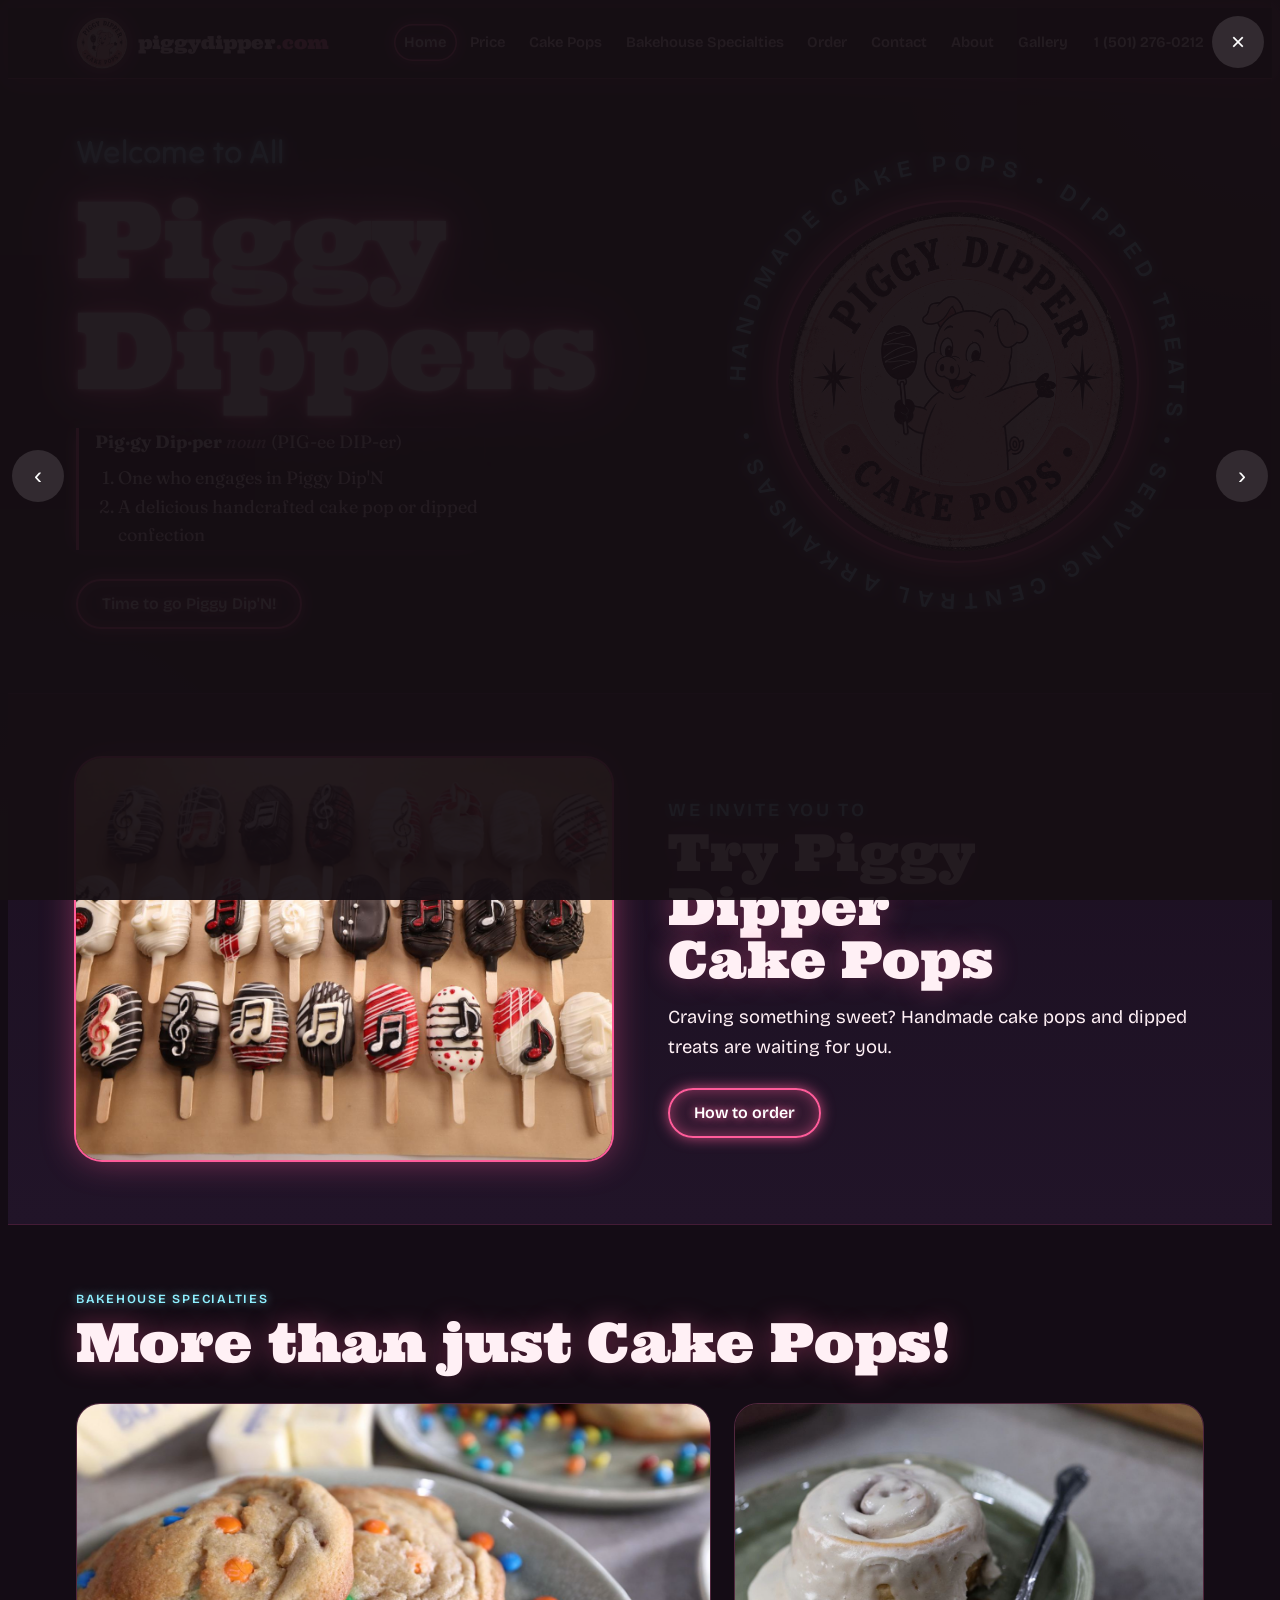
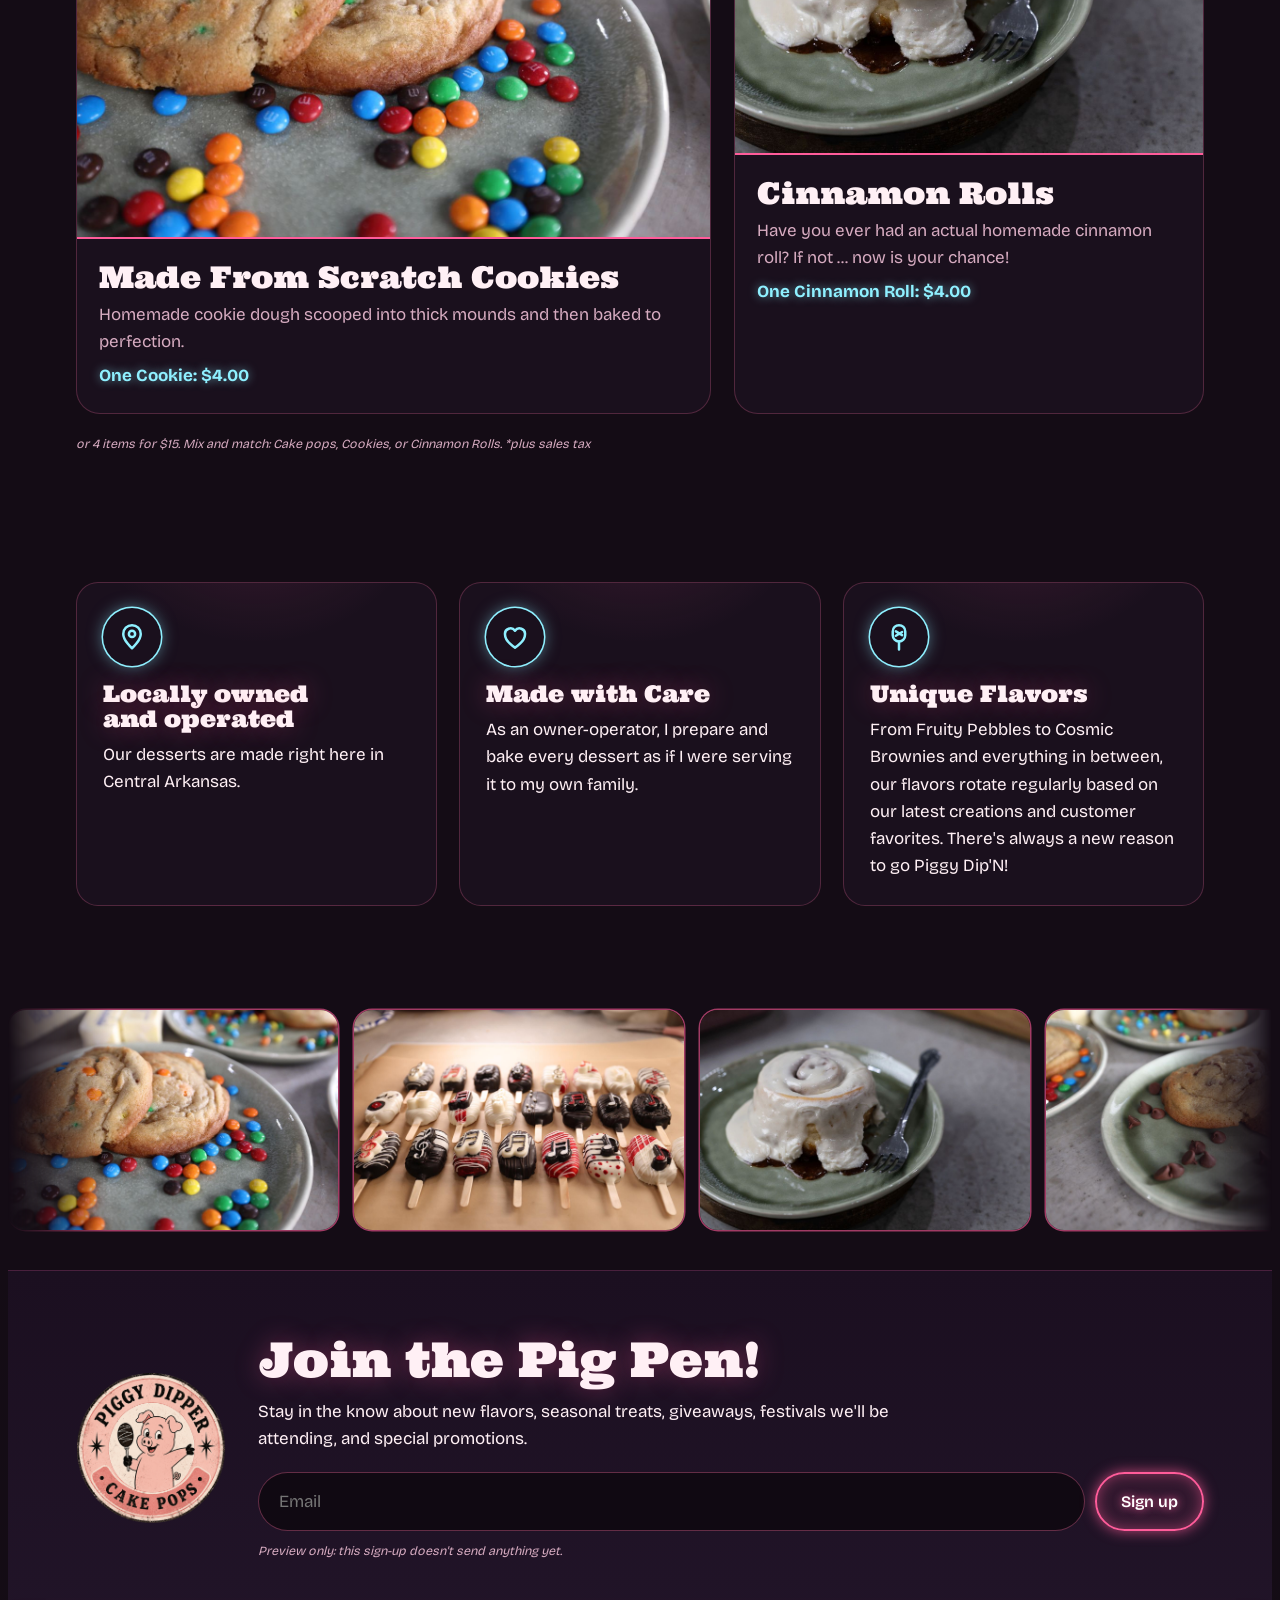
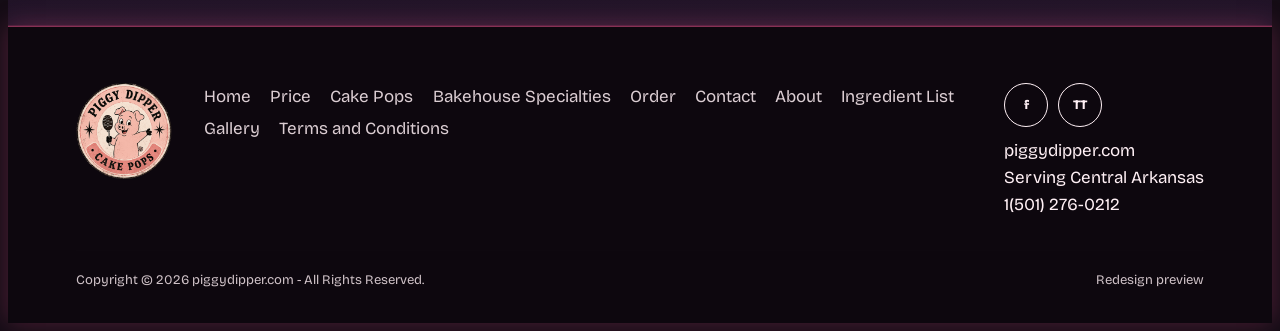
==== neon-night/index.html @ 796733e7 "Add five Piggy Dipper design test sites Co-Authored-By: Claude Opus 5.5 <noreply@anthropic.com>" ====
<!doctype html>
<html lang="en" data-v="1">
<head>
<meta charset="utf-8">
<meta name="viewport" content="width=device-width, initial-scale=1, viewport-fit=cover">
<meta name="robots" content="noindex, nofollow">
<meta name="theme-color" content="#ffffff">
<link rel="icon" href="img/favicon.png" type="image/png">
<link rel="apple-touch-icon" href="img/logo.png">
<title>Piggy Dipper</title>
<meta name="claude:viewport-fit-sides" content="cover">
<link rel="preconnect" href="https://fonts.googleapis.com">
<link rel="preconnect" href="https://fonts.gstatic.com" crossorigin>
<link rel="stylesheet" href="https://fonts.googleapis.com/css2?family=Bricolage+Grotesque:opsz,wght@12..96,400;12..96,600;12..96,800&family=Caveat:wght@500;700&family=Fraunces:ital,opsz,wght@0,9..144,500;1,9..144,400;1,9..144,600&family=Ultra&family=Anton&family=Chewy&family=Tilt+Neon&family=IM+Fell+English:ital@0;1&family=IM+Fell+English+SC&family=Lobster&family=Bebas+Neue&family=Shrikhand&display=swap">
<script>document.documentElement.dataset.v='1'</script>
<style>
/* Layout: one site, hash-routed pages; three swappable home pages share the same header, footer and inner pages. */
:root{
  --cream:#fff6f3; --paper:#fffdfc; --blush:#fbdcd7; --rose:#ef9a93; --rose-deep:#c24c56;
  --cocoa:#2a1d24; --cocoa-2:#6b4a58; --stick:#fbf3ee;
  --bg:var(--cream); --fg:var(--cocoa); --muted:#8a6570; --surface:var(--paper);
  --band:var(--blush); --line:rgba(42,29,36,.14); --accent:var(--rose-deep); --accent-fg:#fffaf5;
  --shadow:0 18px 40px -22px rgba(90,30,55,.4);
  --f-display:"Ultra","Rockwell Extra Bold","Rockwell",Georgia,serif;
  --f-dict:"Fraunces",Georgia,"Times New Roman",serif;
  --f-body:"Bricolage Grotesque",ui-sans-serif,system-ui,-apple-system,"Segoe UI",sans-serif;
  --f-hand:"Caveat","Segoe Print","Bradley Hand",cursive;
  --gutter-l:max(16px,env(safe-area-inset-left,0px)); --gutter-r:max(16px,env(safe-area-inset-right,0px));
  /* Design 2 (ink) and 3 (gingham) commit to one look in both themes */
  --d2-bg:#1f1620; --d2-bg2:#2d1f2d; --d2-fg:#fdeef0; --d2-pink:#f5a8a8; --d2-muted:#d7b3be;
  --d3-kraft:#fff4f1; --d3-kraft-dk:#f2b3b0; --d3-ink:#2a1d24; --d3-paper:#fffdf8;
}
@media (prefers-color-scheme:dark){:root:not([data-theme="light"]){
  --bg:#19141a; --fg:#fbeef0; --muted:#cfaab6; --surface:#241d25; --band:#3a2431;
  --line:rgba(251,238,240,.14); --accent:#f4a2a6; --accent-fg:#1f1620; --shadow:0 18px 40px -22px rgba(0,0,0,.7); color-scheme:dark}}
:root[data-theme="dark"]{
  --bg:#19141a; --fg:#fbeef0; --muted:#cfaab6; --surface:#241d25; --band:#3a2431;
  --line:rgba(251,238,240,.14); --accent:#f4a2a6; --accent-fg:#1f1620; --shadow:0 18px 40px -22px rgba(0,0,0,.7); color-scheme:dark}

*,*::before,*::after{box-sizing:border-box}
html{scroll-behavior:smooth}
body{background:var(--bg);color:var(--fg);font-family:var(--f-body);font-size:17px;line-height:1.6;overflow-x:hidden}
body::before{content:"";position:fixed;inset:0 0 auto;height:env(safe-area-inset-top,0px);z-index:60;background:var(--surface)}
img{max-width:100%;display:block}
a{color:inherit}
h1,h2,h3{font-family:var(--f-display);font-weight:400;line-height:1.05;text-wrap:balance;margin:0}
p{margin:0}
.wrap{max-width:1160px;margin-inline:auto;padding-left:var(--gutter-l);padding-right:var(--gutter-r)}
.narrow{max-width:760px}
.eyebrow{font-size:.78rem;letter-spacing:.14em;text-transform:uppercase;font-weight:600;color:var(--muted)}
.btn{display:inline-flex;align-items:center;gap:.5em;font:600 1rem/1 var(--f-body);text-decoration:none;padding:.95em 1.5em;border-radius:999px;background:var(--accent);color:var(--accent-fg);border:2px solid var(--accent);cursor:pointer;transition:transform .2s,box-shadow .2s}
.btn:hover{transform:translateY(-2px);box-shadow:var(--shadow)}
.btn.ghost{background:transparent;color:var(--fg);border-color:currentColor}
.btn:focus-visible,a:focus-visible,button:focus-visible,summary:focus-visible,input:focus-visible,textarea:focus-visible{outline:3px solid var(--rose);outline-offset:3px}
.fine{font-size:.78rem;color:var(--muted);font-style:italic}
.dict{font-family:var(--f-dict)}
.dict .pos{font-style:italic;color:var(--muted)}
.dict ol{margin:.4em 0 0;padding-left:1.3em}

/* reveal: visible at rest, animates where scroll timelines exist */
@keyframes rv{from{opacity:0;transform:translateY(30px)}to{opacity:1;transform:none}}
@supports (animation-timeline:view()){@media (prefers-reduced-motion:no-preference){
  .rv{animation:rv linear both;animation-timeline:view();animation-range:entry 0% cover 22%}}}

/* preview strip + header */
.preview-strip{background:var(--fg);color:var(--bg);font-size:.8rem;text-align:center;padding-block:.45em}
.preview-strip .wrap{display:flex;justify-content:center;gap:.6em;flex-wrap:wrap}
header.site{position:sticky;top:env(safe-area-inset-top,0px);z-index:50;background:color-mix(in srgb,var(--surface) 92%,transparent);backdrop-filter:blur(10px);border-bottom:1px solid var(--line)}
header.site .wrap{display:flex;align-items:center;gap:1rem;padding-block:.55rem}
.brand{display:flex;align-items:center;gap:.6rem;text-decoration:none}
.brand img{width:52px;height:52px;transition:transform .5s cubic-bezier(.3,1.6,.5,1)}
.brand:hover img{transform:rotate(-14deg) scale(1.06)}
.brand span{font-family:var(--f-display);font-size:1.1rem;line-height:1}
nav.main{margin-left:auto;display:flex;gap:.2rem;flex-wrap:wrap;justify-content:flex-end}
nav.main a{text-decoration:none;font-weight:600;font-size:.92rem;padding:.45em .7em;border-radius:999px;position:relative}
nav.main a:hover{background:var(--band)}
nav.main a[aria-current="page"]{background:var(--fg);color:var(--bg)}
.phone{font-weight:600;font-size:.92rem;white-space:nowrap;text-decoration:none}
.menu-btn{display:none;margin-left:auto;background:none;border:2px solid var(--fg);color:var(--fg);border-radius:999px;font:600 .9rem var(--f-body);padding:.45em .9em;cursor:pointer}
@media (max-width:1020px){
  .menu-btn{display:inline-flex}
  nav.main{position:absolute;left:0;right:0;top:100%;flex-direction:column;align-items:stretch;background:var(--surface);border-bottom:1px solid var(--line);padding:.5rem var(--gutter-r) 1rem var(--gutter-l);gap:.1rem}
  nav.main:not(.open){display:none}
  nav.main a{font-size:1.05rem;padding:.7em .9em}
  header.site .phone{display:none}
}

/* footer */
footer.site{background:var(--fg);color:var(--bg);margin-top:0}
footer.site .wrap{padding-block:3.5rem 2rem;display:grid;grid-template-columns:auto 1fr auto;gap:2rem;align-items:start}
footer.site img{width:96px}
footer.site nav{display:flex;flex-wrap:wrap;gap:.3rem 1.2rem}
footer.site nav a{text-decoration:none;opacity:.85}
footer.site nav a:hover{opacity:1;text-decoration:underline}
.socials{display:flex;gap:.6rem}
.socials a{display:grid;place-items:center;width:44px;height:44px;border-radius:50%;border:1.5px solid currentColor;text-decoration:none;font-weight:800;font-size:.8rem}
.socials a:hover{background:var(--bg);color:var(--fg)}
.foot-meta{grid-column:1/-1;border-top:1px solid color-mix(in srgb,var(--bg) 25%,transparent);padding-top:1.2rem;display:flex;flex-wrap:wrap;justify-content:space-between;gap:.5rem;font-size:.82rem;opacity:.8}
@media (max-width:760px){footer.site .wrap{grid-template-columns:1fr}}

/* design switcher pill */
.switcher{position:fixed;z-index:70;left:50%;transform:translateX(-50%);bottom:calc(14px + env(safe-area-inset-bottom,0px));display:flex;gap:4px;padding:5px;border-radius:999px;background:var(--fg);box-shadow:0 12px 30px -10px rgba(0,0,0,.5);max-width:calc(100vw - 24px)}
.switcher span{color:var(--bg);font-size:.75rem;font-weight:600;align-self:center;padding:0 .6em;white-space:nowrap}
.switcher a{color:var(--bg);text-decoration:none;font-weight:600;font-size:.85rem;padding:.55em .9em;border-radius:999px;white-space:nowrap}
.switcher a[aria-current="true"]{background:var(--bg);color:var(--fg)}
@media (max-width:520px){.switcher span{display:none}.switcher a{font-size:.8rem;padding:.55em .7em}}

/* shared section helpers */
.page{padding-bottom:0;overflow-x:clip}
.page-hero{padding-block:4rem 2.5rem;position:relative}
.page-hero h1{font-size:clamp(2.4rem,6vw,4.6rem)}
.page-hero p.lead{margin-top:1rem;max-width:60ch;font-size:1.12rem;color:var(--muted)}
.band{background:var(--band)}
.section{padding-block:4rem}
.grid{display:grid;gap:1.4rem}
.card{background:var(--surface);border:1px solid var(--line);border-radius:22px;padding:1.6rem;min-width:0}
.notice{border:2px dashed var(--accent);border-radius:22px;padding:1.4rem 1.6rem;display:grid;gap:.8rem}
.notice h3{font-size:1.4rem}
.two-col{display:grid;grid-template-columns:1fr 1fr;gap:3rem;align-items:center}
.two-col > *{min-width:0}
@media (max-width:820px){.two-col{grid-template-columns:1fr;gap:2rem}}
.photo{border-radius:26px;overflow:hidden;box-shadow:var(--shadow)}
.photo img{width:100%;height:100%;object-fit:cover;transition:transform .8s}
.photo:hover img{transform:scale(1.04)}

/* forms (preview stand-ins) */
form.stand-in{display:grid;gap:1rem}
.field{display:grid;gap:.35rem}
.field label,.field legend{font-weight:600;font-size:.92rem}
.field input,.field textarea{font:inherit;font-size:1rem;color:var(--fg);background:var(--bg);border:1.5px solid var(--line);border-radius:14px;padding:.8em 1em;width:100%}
.field textarea{min-height:110px;resize:vertical}
fieldset.field{border:0;padding:0;margin:0}
.checks{display:flex;flex-wrap:wrap;gap:.5rem}
.checks label{display:inline-flex;align-items:center;gap:.4em;border:1.5px solid var(--line);border-radius:999px;padding:.5em .9em;font-weight:500;cursor:pointer}
.checks input{accent-color:var(--accent)}
.checks label:has(input:checked){background:var(--band);border-color:var(--accent)}
.toast{font-weight:600;color:var(--accent)}

/* ===================== HOME 1: Classic, refreshed ===================== */
.h1-hero{position:relative;overflow:hidden;background:radial-gradient(120% 90% at 85% 20%,var(--band),transparent 60%)}
.h1-hero .wrap{display:grid;grid-template-columns:1.1fr .9fr;gap:2rem;align-items:center;padding-block:3.5rem 4rem}
.h1-hero .wrap > *{min-width:0}
.h1-hero h2{font-family:var(--f-dict);font-style:italic;font-weight:400;font-size:clamp(1.4rem,3vw,2rem);color:var(--accent)}
.h1-hero h1{font-size:clamp(3.2rem,9vw,6.6rem);margin-top:.15em;letter-spacing:-.01em}
.h1-hero .dict{margin-top:1.4rem;font-size:1.12rem;max-width:34ch;padding-left:1rem;border-left:3px solid var(--rose)}
.h1-hero .btn{margin-top:1.8rem}
.badge-wrap{position:relative;aspect-ratio:1;max-width:460px;width:100%;justify-self:center}
.badge-wrap svg.ring{position:absolute;inset:0;width:100%;height:100%;animation:spin 28s linear infinite}
.badge-wrap svg.ring text{font:600 15px var(--f-body);letter-spacing:.32em;fill:var(--fg)}
.badge-wrap img{position:absolute;inset:13%;width:74%;height:74%;filter:drop-shadow(0 22px 26px rgba(90,30,55,.25));animation:badge-in 1.2s cubic-bezier(.2,1.4,.4,1) both,float 6s ease-in-out 1.2s infinite}
@keyframes spin{to{transform:rotate(360deg)}}
@keyframes badge-in{from{transform:rotate(-200deg) scale(.3);opacity:0}to{transform:none;opacity:1}}
@keyframes float{50%{transform:translateY(-12px) rotate(2deg)}}
@media (max-width:820px){.h1-hero .wrap{grid-template-columns:1fr}.badge-wrap{max-width:320px;order:-1}}
.h1-invite .two-col{gap:3.5rem}
.h1-invite .photo{aspect-ratio:4/3}
.h1-invite h2{font-size:clamp(2rem,4.5vw,3.2rem)}
.h1-invite p{margin-top:1rem;font-size:1.15rem}
.h1-invite .btn{margin-top:1.6rem}
.h1-feats{grid-template-columns:repeat(3,1fr)}
@media (max-width:820px){.h1-feats{grid-template-columns:1fr}}
.feat{transition:transform .3s,box-shadow .3s}
.feat:hover{transform:translateY(-6px) rotate(-.6deg);box-shadow:var(--shadow)}
.feat .ico{width:58px;height:58px;border-radius:50%;background:var(--band);display:grid;place-items:center;margin-bottom:1rem}
.feat .ico svg{width:30px;height:30px;stroke:var(--accent);fill:none;stroke-width:2;stroke-linecap:round;stroke-linejoin:round}
.feat h3{font-size:1.45rem;margin-bottom:.6rem}
.strip{overflow:hidden;padding-block:2.5rem;mask-image:linear-gradient(90deg,transparent,#000 8%,#000 92%,transparent)}
.strip-track{display:flex;gap:1rem;width:max-content;animation:marquee 60s linear infinite}
.strip:hover .strip-track{animation-play-state:paused}
.strip-track img{height:220px;width:auto;aspect-ratio:3/2;object-fit:cover;border-radius:18px}
@keyframes marquee{to{transform:translateX(-50%)}}
.pigpen{display:grid;grid-template-columns:auto 1fr;gap:2rem;align-items:center}
.pigpen img{width:150px;animation:float 6s ease-in-out infinite}
.pigpen h2{font-size:clamp(2rem,4.5vw,3rem)}
.pigpen form{display:flex;gap:.6rem;flex-wrap:wrap;margin-top:1.2rem}
.pigpen input{flex:1 1 240px;font:inherit;padding:.9em 1.2em;border-radius:999px;border:1.5px solid var(--line);background:var(--surface);color:var(--fg)}
@media (max-width:640px){.pigpen{grid-template-columns:1fr}.pigpen img{width:110px}}

/* ===================== HOME 2: The Dip ===================== */
[data-page="home-2"]{background:var(--d2-bg);color:var(--d2-fg)}
.d2-hero{position:relative;overflow:hidden;padding-top:0}
.d2-drip{display:block;width:100%;height:120px;color:var(--d2-pink)}
.d2-drip .drop{animation:drop 3.6s cubic-bezier(.5,0,.6,1) infinite;transform-box:fill-box;transform-origin:top}
@keyframes drop{0%,15%{transform:scaleY(.35)}60%{transform:scaleY(1)}100%{transform:scaleY(.35)}}
.d2-hero .wrap{display:grid;grid-template-columns:1.15fr .85fr;gap:2rem;align-items:center;padding-block:1rem 3rem}
.d2-hero .wrap > *{min-width:0}
.d2-word{font-size:clamp(3.4rem,11vw,8.4rem);color:var(--d2-pink);letter-spacing:-.02em;line-height:.92}
.d2-word span{display:inline-block;animation:bob 2.8s ease-in-out infinite;animation-delay:calc(var(--i)*.09s)}
@keyframes bob{50%{transform:translateY(-.06em)}}
.d2-hero .dict{margin-top:1.4rem;font-size:1.2rem;color:var(--d2-fg)}
.d2-hero .dict .pos{color:var(--d2-muted)}
.d2-hero .btn{margin-top:2rem;background:var(--d2-pink);border-color:var(--d2-pink);color:var(--d2-bg)}
.d2-hint{margin-top:1rem;font-size:.85rem;color:var(--d2-muted)}
.pop-stage{position:relative;margin-inline:auto;width:min(100%,210px)}
.pop-stage svg{width:100%;height:auto;overflow:visible;filter:drop-shadow(0 30px 30px rgba(0,0,0,.45))}
.flavor-name{font-family:var(--f-display);font-size:1.6rem;text-align:center;margin-top:.4rem;color:var(--d2-pink)}
.flavor-desc{text-align:center;font-size:.98rem;color:var(--d2-muted);min-height:4.8em;margin-top:.4rem}
.chips{display:flex;flex-wrap:wrap;gap:.45rem;justify-content:center;margin-top:1rem}
.chips button{font:600 .85rem var(--f-body);border-radius:999px;padding:.55em 1em;cursor:pointer;background:transparent;color:var(--d2-fg);border:1.5px solid rgba(251,233,223,.35);transition:background .2s,color .2s,transform .2s}
.chips button:hover{transform:translateY(-2px)}
.chips button[aria-pressed="true"]{background:var(--d2-pink);color:var(--d2-bg);border-color:var(--d2-pink)}
@media (max-width:860px){.d2-hero .wrap{grid-template-columns:1fr}.pop-stage{width:min(100%,180px)}}
.d2-marquee{background:var(--d2-pink);color:var(--d2-bg);overflow:hidden;padding-block:.9rem;transform:rotate(-1.6deg);margin-block:1.5rem;width:104%;margin-left:-2%}
.d2-marquee div{display:flex;width:max-content;animation:marquee 26s linear infinite;font-family:var(--f-display);font-size:1.5rem;white-space:nowrap;gap:2rem}
.d2-invite{padding-block:4.5rem}
.d2-invite .mosaic{display:grid;grid-template-columns:1.3fr 1fr;grid-template-rows:1fr 1fr;gap:12px;aspect-ratio:5/4}
.d2-invite .mosaic .photo{box-shadow:none;border-radius:18px}
.d2-invite .mosaic .photo:first-child{grid-row:span 2}
.d2-invite h2{font-size:clamp(2.2rem,5vw,3.6rem);color:var(--d2-fg)}
.d2-invite h2 em{font-style:normal;color:var(--d2-pink)}
.d2-invite p{margin-top:1.2rem;font-size:1.2rem;color:var(--d2-muted)}
.d2-invite .btn{margin-top:1.8rem;background:transparent;color:var(--d2-pink);border-color:var(--d2-pink)}
.d2-feats{display:grid;grid-template-columns:repeat(3,1fr);border-top:1px solid rgba(251,233,223,.18)}
.d2-feats > div{padding:2.2rem 1.6rem 2.6rem;border-right:1px solid rgba(251,233,223,.18);min-width:0;transition:background .3s}
.d2-feats > div:last-child{border-right:0}
.d2-feats > div:hover{background:var(--d2-bg2)}
.d2-feats h3{color:var(--d2-pink);font-size:1.5rem;margin-bottom:.8rem}
.d2-feats p{color:var(--d2-muted)}
@media (max-width:820px){.d2-feats{grid-template-columns:1fr}.d2-feats > div{border-right:0;border-bottom:1px solid rgba(251,233,223,.18)}}
.d2-price{padding-block:5rem;text-align:center}
.d2-price .big{font-family:var(--f-display);font-size:clamp(4rem,14vw,10rem);line-height:.9;color:var(--d2-pink)}
.d2-price .or{font-family:var(--f-dict);font-style:italic;font-size:1.6rem;margin-block:.6rem}
.d2-price .big2{font-family:var(--f-display);font-size:clamp(2.2rem,7vw,4.8rem);line-height:1}
.d2-price p.sub{color:var(--d2-muted);margin-top:1rem}
.d2-pigpen{background:var(--d2-bg2);padding-block:4rem}
.d2-pigpen h2{color:var(--d2-pink);font-size:clamp(2rem,4.5vw,3rem)}
.d2-pigpen p{color:var(--d2-muted);margin-top:.8rem;max-width:60ch}
.d2-pigpen form{display:flex;gap:.6rem;flex-wrap:wrap;margin-top:1.4rem}
.d2-pigpen input{flex:1 1 240px;font:inherit;padding:.9em 1.2em;border-radius:999px;border:1.5px solid rgba(251,233,223,.3);background:transparent;color:var(--d2-fg)}
.d2-pigpen .btn{background:var(--d2-pink);border-color:var(--d2-pink);color:var(--d2-bg)}
.d2-pigpen .fine{color:var(--d2-muted)}
.sprinkle{position:fixed;width:12px;height:4px;border-radius:3px;pointer-events:none;z-index:80}

/* ===================== HOME 3: Gingham Table ===================== */
[data-page="home-3"]{color:var(--d3-ink);background-color:var(--d3-kraft);
  background-image:linear-gradient(90deg,rgba(239,140,140,.22) 50%,transparent 0),linear-gradient(rgba(239,140,140,.22) 50%,transparent 0);background-size:56px 56px}
.d3-table{position:relative;height:clamp(560px,76vw,700px);max-width:1240px;margin-inline:auto;overflow:hidden}
.d3-logo{position:absolute;left:50%;top:50%;width:clamp(210px,34vw,330px);translate:-50% -50%;z-index:20;filter:drop-shadow(0 10px 0 rgba(90,30,55,.18)) drop-shadow(0 26px 30px rgba(90,30,55,.35));animation:stamp 1s cubic-bezier(.2,1.6,.4,1) .2s both;pointer-events:none}
@keyframes stamp{0%{transform:scale(2.4) rotate(-22deg);opacity:0}55%{opacity:1}100%{transform:scale(1) rotate(-6deg)}}
.print{position:absolute;width:clamp(150px,22vw,250px);background:var(--d3-paper);padding:10px 10px 38px;box-shadow:0 2px 0 rgba(0,0,0,.06),0 18px 24px -12px rgba(90,30,55,.5);cursor:grab;touch-action:none;user-select:none;transition:box-shadow .2s;animation:deal .8s cubic-bezier(.2,1.2,.4,1) both;animation-delay:calc(.5s + var(--i)*.12s)}
.print:active{cursor:grabbing;box-shadow:0 30px 40px -14px rgba(90,30,55,.6)}
.print img{width:100%;aspect-ratio:1;object-fit:cover;pointer-events:none}
.print figcaption{position:absolute;left:0;right:0;bottom:6px;text-align:center;font:700 1.15rem/1 var(--f-hand);color:var(--d3-ink)}
@keyframes deal{from{opacity:0;translate:0 -60px}}
.d3-hint{position:absolute;right:max(16px,env(safe-area-inset-right,0px));bottom:14px;font:700 1.25rem var(--f-hand);z-index:25;opacity:.8}
.d3-head{text-align:center;padding-block:2rem 1rem}
.d3-head .w{font:700 clamp(1.6rem,4vw,2.4rem) var(--f-hand)}
.d3-head h1{font-size:clamp(3rem,10vw,7rem);color:var(--d3-ink);text-shadow:3px 3px 0 var(--d3-kraft-dk)}
.d3-head .dict{margin:1.2rem auto 0;max-width:34ch;font-size:1.15rem;text-align:left}
.d3-head .btn{margin-top:1.6rem;background:var(--d3-ink);border-color:var(--d3-ink);color:var(--d3-paper)}
.d3-story{padding-block:4rem}
.shout{font-family:var(--f-display);font-size:clamp(2.6rem,9vw,6.4rem);line-height:1;text-align:center;color:var(--rose-deep);cursor:default;user-select:none}
.shout span{display:inline-block;transition:transform .25s cubic-bezier(.3,1.8,.5,1)}
.shout span:hover{transform:translateY(-.25em) rotate(-8deg)}
.d3-story .note{max-width:620px;margin:1.6rem auto 0;background:var(--d3-paper);padding:1.8rem 2rem;rotate:-1deg;box-shadow:0 16px 26px -16px rgba(90,30,55,.55);position:relative}
.d3-story .note::before{content:"";position:absolute;top:-14px;left:50%;width:120px;height:28px;translate:-50% 0;background:rgba(255,255,255,.55);rotate:2deg;box-shadow:0 1px 2px rgba(0,0,0,.08)}
.d3-story .note p + p{margin-top:.9rem}
.d3-story .note a{font-weight:700}
.ticket-row{display:flex;justify-content:center;gap:1.6rem;flex-wrap:wrap;padding-block:3rem}
.ticket{background:var(--d3-paper);min-width:0;width:min(100%,330px);padding:1.6rem 1.8rem;position:relative;rotate:var(--r);transition:rotate .3s,transform .3s;
  -webkit-mask:radial-gradient(circle 12px at 0 50%,#0000 98%,#000) left/51% 100% no-repeat,radial-gradient(circle 12px at 100% 50%,#0000 98%,#000) right/51% 100% no-repeat;
  mask:radial-gradient(circle 12px at 0 50%,#0000 98%,#000) left/51% 100% no-repeat,radial-gradient(circle 12px at 100% 50%,#0000 98%,#000) right/51% 100% no-repeat}
.ticket:hover{rotate:0deg;transform:translateY(-6px)}
.ticket .t-top{font:700 1.3rem var(--f-hand);color:var(--rose-deep)}
.ticket .t-price{font-family:var(--f-display);font-size:3.6rem;line-height:1}
.ticket ul{list-style:none;padding:0;margin:.8rem 0 0;border-top:2px dashed rgba(42,29,36,.3);padding-top:.8rem}
.ticket li{display:flex;justify-content:space-between;gap:1rem}
.ticket .fine{color:#8a6570;margin-top:.6rem}
.notes{display:grid;grid-template-columns:repeat(3,1fr);gap:2rem;padding-block:2rem 4rem}
.notes > div{background:#fff8ee;padding:1.6rem 1.5rem 1.9rem;rotate:var(--r);box-shadow:0 14px 22px -14px rgba(90,30,55,.6);min-width:0;transition:rotate .3s}
.notes > div:nth-child(2){background:#fbe0dc}
.notes > div:nth-child(3){background:#e6f3ec}
.notes > div:hover{rotate:0deg}
.notes h3{font-size:1.35rem;margin-bottom:.6rem}
@media (max-width:820px){.notes{grid-template-columns:1fr}}
.postcard{background:var(--d3-paper);max-width:860px;margin:0 auto;display:grid;grid-template-columns:1fr auto;gap:2rem;padding:2.2rem;box-shadow:0 22px 34px -20px rgba(90,30,55,.6);position:relative}
.postcard::after{content:"";position:absolute;top:1.4rem;right:1.4rem;width:86px;height:100px;border:3px dashed rgba(185,82,75,.5)}
.postcard h2{font-size:clamp(1.9rem,4vw,2.8rem)}
.postcard form{display:flex;gap:.6rem;flex-wrap:wrap;margin-top:1.2rem}
.postcard input{flex:1 1 220px;font:inherit;padding:.85em 0;border:0;border-bottom:2px solid var(--d3-ink);background:transparent;color:var(--d3-ink)}
.postcard .btn{background:var(--rose-deep);border-color:var(--rose-deep);color:#fff}
.postcard .fine{color:#8a6570}
.postcard .stamp-img{width:110px;align-self:start;rotate:8deg;position:relative;z-index:1}
@media (max-width:640px){.postcard{grid-template-columns:1fr}.postcard::after,.postcard .stamp-img{display:none}}

/* ===================== INNER PAGES ===================== */
.dict-hero{font-family:var(--f-dict);font-size:1.15rem;max-width:44ch}
.price-cards{grid-template-columns:1fr 1fr}
@media (max-width:760px){.price-cards{grid-template-columns:1fr}}
.price-card{padding:2rem;position:relative;overflow:hidden}
.price-card h2{font-size:clamp(2.2rem,5vw,3.2rem)}
.price-card ul{list-style:none;padding:0;margin:1.2rem 0 0}
.price-card li{display:flex;justify-content:space-between;gap:1rem;padding:.55rem 0;border-bottom:1px dotted var(--line);font-variant-numeric:tabular-nums}
.price-card .fine{margin-top:.8rem}
.price-card.hot{background:var(--fg);color:var(--bg);border-color:var(--fg)}
.price-card.hot .fine{color:color-mix(in srgb,var(--bg) 70%,transparent)}
.price-card.hot .btn{background:var(--rose);border-color:var(--rose);color:var(--cocoa);margin-top:1.4rem}
.tiles{grid-template-columns:repeat(3,1fr)}
@media (max-width:760px){.tiles{grid-template-columns:1fr}}
.tile{position:relative;aspect-ratio:4/5;border-radius:24px;overflow:hidden;text-decoration:none;color:#fff;box-shadow:var(--shadow)}
.tile img{position:absolute;inset:0;width:100%;height:100%;object-fit:cover;transition:transform .8s}
.tile:hover img{transform:scale(1.07)}
.tile span{position:absolute;left:1.2rem;bottom:1.1rem;font-family:var(--f-display);font-size:1.8rem;text-shadow:0 2px 14px rgba(0,0,0,.5);text-transform:capitalize}
.tile::after{content:"";position:absolute;inset:0;background:linear-gradient(transparent 50%,rgba(35,10,25,.55))}
.tile span{z-index:1}
.treats{grid-template-columns:repeat(3,1fr)}
@media (max-width:900px){.treats{grid-template-columns:1fr 1fr}}
@media (max-width:560px){.treats{grid-template-columns:1fr}}
.treat{transition:transform .3s,box-shadow .3s}
.treat:hover{transform:translateY(-5px);box-shadow:var(--shadow)}
.treat h3{font-size:1.25rem;margin-bottom:.5rem}
.treat .dot{width:40px;height:10px;border-radius:6px;background:var(--rose);margin-bottom:1rem}
.flavors{grid-template-columns:repeat(4,1fr)}
@media (max-width:1000px){.flavors{grid-template-columns:1fr 1fr}}
@media (max-width:540px){.flavors{grid-template-columns:1fr}}
.flavor{display:grid;gap:.8rem;align-content:start;transition:transform .35s,box-shadow .35s}
.flavor:hover{transform:translateY(-6px) rotate(-1deg);box-shadow:var(--shadow)}
.flavor svg{width:70px;height:120px;transition:transform .5s cubic-bezier(.3,1.6,.5,1)}
.flavor:hover svg{transform:rotate(-12deg) translateY(-4px)}
.flavor h3{font-size:1.35rem}
.bake{padding-block:4rem}
.bake .photo{aspect-ratio:4/3}
.bake h2{font-size:clamp(2rem,4.5vw,3rem);margin-bottom:1rem}
.bake p + p{margin-top:1rem}
blockquote.jana{margin:1.4rem 0 0;font:600 1.7rem/1.25 var(--f-hand);color:var(--accent)}
blockquote.jana cite{display:block;font:500 1rem var(--f-body);color:var(--muted);margin-top:.4rem;font-style:normal}
.info-cards{grid-template-columns:repeat(3,1fr)}
@media (max-width:900px){.info-cards{grid-template-columns:1fr}}
.info-cards h3{font-size:1.3rem;margin-bottom:.6rem}
.pay{display:flex;flex-wrap:wrap;gap:.4rem;margin-top:.4rem}
.pay span{background:var(--band);border-radius:999px;padding:.3em .8em;font-size:.88rem;font-weight:600}
.order-grid{display:grid;grid-template-columns:1.3fr .7fr;gap:2rem;align-items:start}
.order-grid > *{min-width:0}
@media (max-width:860px){.order-grid{grid-template-columns:1fr}}
.side-info{display:grid;gap:1rem}
.side-info .card p{font-weight:600}
.big-phone{font-family:var(--f-display);font-size:clamp(1.8rem,5vw,2.6rem);text-decoration:none;display:inline-block;margin-top:.6rem}
.about-sec{padding-block:4rem}
.about-sec .photo{aspect-ratio:4/5}
.about-sec h2{font-size:clamp(2rem,4.5vw,3rem);margin-bottom:1.1rem}
.about-sec p + p{margin-top:1rem}
.about-sec .photo.wide{aspect-ratio:3/2}
.about-sec .photo.tall{aspect-ratio:2/3}
@media (max-width:820px){.about-sec .photo.tall{aspect-ratio:4/5}}
.about-sec .two-col.flip > .photo{order:2}
@media (max-width:820px){.about-sec .two-col.flip > .photo{order:0}.about-sec .photo{aspect-ratio:4/3}}
.filters{display:flex;flex-wrap:wrap;gap:.5rem;margin-bottom:1.6rem}
.filters button{font:600 .9rem var(--f-body);padding:.55em 1.1em;border-radius:999px;border:1.5px solid var(--line);background:var(--surface);color:var(--fg);cursor:pointer}
.filters button[aria-pressed="true"]{background:var(--fg);color:var(--bg);border-color:var(--fg)}
.masonry{display:flex;gap:14px;align-items:flex-start}.masonry .mcol{flex:1;min-width:0}
.masonry button{display:block;width:100%;margin:0 0 14px;padding:0;border:0;background:none;border-radius:18px;overflow:hidden;cursor:zoom-in;break-inside:avoid;position:relative}
.masonry img{width:100%;height:auto;transition:transform .6s,filter .4s}
.masonry button:hover img{transform:scale(1.05)}
.masonry button span{position:absolute;left:0;right:0;bottom:0;padding:1.6rem .9rem .7rem;text-align:left;color:#fff;font-weight:600;font-size:.9rem;background:linear-gradient(transparent,rgba(35,10,25,.7));opacity:0;transition:opacity .3s}
.masonry button:hover span,.masonry button:focus-visible span{opacity:1}
.lightbox{position:fixed;inset:0;z-index:90;background:rgba(22,14,20,.94);display:grid;place-items:center;padding:calc(20px + env(safe-area-inset-top,0px)) max(16px,env(safe-area-inset-right,0px)) calc(20px + env(safe-area-inset-bottom,0px)) max(16px,env(safe-area-inset-left,0px))}
.lightbox figure{margin:0;max-width:min(1100px,100%);display:grid;gap:.8rem;justify-items:center}
.lightbox img{max-height:78vh;width:auto;border-radius:12px}
.lightbox figcaption{color:#fbeef0;text-align:center}
.lightbox button{position:absolute;background:rgba(255,255,255,.12);color:#fff;border:0;width:52px;height:52px;border-radius:50%;font-size:1.5rem;cursor:pointer}
.lightbox .lb-close{top:calc(16px + env(safe-area-inset-top,0px));right:max(16px,env(safe-area-inset-right,0px))}
.lightbox .lb-prev{left:max(12px,env(safe-area-inset-left,0px));top:50%}
.lightbox .lb-next{right:max(12px,env(safe-area-inset-right,0px));top:50%}
details.acc{border-bottom:1px solid var(--line)}
details.acc summary{list-style:none;cursor:pointer;display:flex;justify-content:space-between;align-items:center;gap:1rem;padding:1.05rem .2rem;font-weight:600;font-size:1.05rem}
details.acc summary::-webkit-details-marker{display:none}
details.acc summary::after{content:"+";font-family:var(--f-display);font-size:1.4rem;transition:transform .3s;color:var(--accent);flex:none}
details.acc[open] summary::after{transform:rotate(45deg)}
details.acc .acc-body{padding:0 .2rem 1.2rem;color:var(--muted)}
.acc-group{margin-top:2.6rem}
.acc-group h2{font-size:clamp(1.7rem,4vw,2.4rem)}
.acc-group > p{margin-top:.6rem;color:var(--muted)}
.store-list{columns:2 260px;column-gap:2rem;margin-top:1rem;padding-left:1.1em}
.store-list li{break-inside:avoid;margin-bottom:.35rem}
.search{width:100%;font:inherit;padding:.85em 1.2em;border-radius:999px;border:1.5px solid var(--line);background:var(--surface);color:var(--fg);margin-top:1.4rem}
.terms p + p{margin-top:.8rem}
.terms ul{margin:.6rem 0}

/* ===================== HOME 4: Bakery Case (sage plates, pink awning) ===================== */
[data-page="home-4"]{--sg:#e3ece4;--sg-2:#c9d9cc;--sg-deep:#3e5b4b;--pk:#f4b6b9;--pk-deep:#c24c56;--ink:#2a1d24;--cr:#fffaf6;background:var(--cr);color:var(--ink)}
[data-page="home-4"] .btn{background:var(--sg-deep);border-color:var(--sg-deep);color:#fff}
[data-page="home-4"] .btn.ghost{background:transparent;color:var(--ink);border-color:var(--ink)}
.d4-awning{height:74px;background:repeating-linear-gradient(90deg,var(--pk) 0 60px,#ffffff 60px 120px);position:relative;transform-origin:top;animation:awn 1.4s cubic-bezier(.3,1.5,.5,1) both;border-top:6px solid var(--pk);box-shadow:0 10px 18px -12px rgba(42,29,36,.35)}
.d4-awning::after{content:"";position:absolute;left:0;right:0;top:100%;height:26px;background:radial-gradient(circle at 30px 0,var(--pk) 29px,transparent 30px) 0 0/120px 26px,radial-gradient(circle at 90px 0,#ffffff 29px,transparent 30px) 0 0/120px 26px}
@keyframes awn{from{transform:scaleY(0)}60%{transform:scaleY(1.12)}to{transform:none}}
.d4-hero .wrap{display:grid;grid-template-columns:1fr 1fr;gap:3rem;align-items:center;padding-block:4.5rem 3.5rem}
.d4-hero .wrap>*{min-width:0}
.d4-hero .w{font-family:var(--f-hand);font-size:clamp(1.8rem,4vw,2.6rem);color:var(--pk-deep);line-height:1}
.d4-hero h1{font-family:var(--f-dict);font-weight:600;font-size:clamp(3rem,8vw,5.8rem);letter-spacing:-.02em;line-height:.95;margin-top:.2em}
.d4-hero h1 em{font-style:italic;color:var(--sg-deep)}
.d4-hero p.lead{margin-top:1.2rem;font-size:1.2rem;max-width:36ch}
.d4-hero .acts{display:flex;gap:.8rem;flex-wrap:wrap;margin-top:1.8rem}
.d4-window{position:relative;aspect-ratio:4/5;border-radius:999px 999px 28px 28px;overflow:hidden;border:10px solid #fff;box-shadow:0 30px 60px -30px rgba(62,91,75,.55),0 0 0 1px var(--sg-2)}
.d4-window img{width:100%;height:100%;object-fit:cover;animation:kb 18s ease-in-out infinite alternate}
@keyframes kb{to{transform:scale(1.12) translate(-3%,2%)}}
.d4-window::after{content:"";position:absolute;inset:0;background:linear-gradient(115deg,transparent 35%,rgba(255,255,255,.45) 45%,transparent 55%);transform:translateX(-120%);animation:sheen 5.5s ease-in-out 1s infinite}
@keyframes sheen{40%,100%{transform:translateX(120%)}}
.d4-sticker{position:absolute;right:-6px;bottom:12%;width:120px;height:120px;border-radius:50%;background:var(--pk-deep);color:#fff;display:grid;place-items:center;text-align:center;font:600 .8rem/1.15 var(--f-body);transform:rotate(12deg);box-shadow:0 12px 24px -10px rgba(0,0,0,.4);animation:wob 4s ease-in-out infinite}
.d4-sticker b{display:block;font:400 2.2rem/1 var(--f-display)}
@keyframes wob{50%{transform:rotate(4deg) scale(1.05)}}
.d4-winwrap{position:relative;max-width:420px;justify-self:center;width:100%}
@media (max-width:820px){.d4-hero .wrap{grid-template-columns:1fr;padding-block:3rem}.d4-winwrap{max-width:320px;order:-1}}
.d4-case{background:linear-gradient(var(--sg),var(--sg-2));padding-block:4rem 4.5rem;position:relative}
.d4-case h2{font-family:var(--f-dict);font-weight:600;font-size:clamp(2.2rem,5vw,3.4rem);text-align:center}
.d4-case .sub{text-align:center;margin-top:.6rem;color:var(--sg-deep);font-weight:600}
.d4-glass{margin-top:2.5rem;border-radius:26px;padding:2.2rem 1.6rem 0;background:linear-gradient(160deg,rgba(255,255,255,.75),rgba(255,255,255,.35));border:2px solid rgba(255,255,255,.9);box-shadow:inset 0 1px 0 #fff,0 30px 50px -35px rgba(62,91,75,.6);position:relative;overflow:hidden}
.d4-glass::before{content:"";position:absolute;inset:0;background:linear-gradient(110deg,transparent 30%,rgba(255,255,255,.7) 40%,transparent 50%);transform:translateX(-100%);pointer-events:none}
@supports (animation-timeline:view()){@media (prefers-reduced-motion:no-preference){.d4-glass::before{animation:glass linear both;animation-timeline:view();animation-range:entry 20% cover 60%}}}
@keyframes glass{to{transform:translateX(100%)}}
.d4-shelf{display:grid;grid-template-columns:1.35fr 1fr 1fr;gap:1.4rem;align-items:end}
.d4-shelf::after{content:"";grid-column:1/-1;height:16px;margin:0 -1.6rem;background:linear-gradient(#fff,#d8e4da);box-shadow:0 8px 14px -6px rgba(62,91,75,.45)}
@media (max-width:820px){.d4-shelf{grid-template-columns:1fr}}
.d4-item{position:relative;perspective:900px;cursor:pointer;background:none;border:0;padding:0;text-align:left;color:inherit;font:inherit}
.d4-item .flip{position:relative;transition:transform .7s cubic-bezier(.3,1.3,.5,1);transform-style:preserve-3d}
.d4-item.open .flip{transform:rotateY(180deg)}
.d4-item .flip,.d4-item .front{display:block}
.d4-item .front,.d4-item .back{backface-visibility:hidden;border-radius:22px;overflow:hidden}
.d4-item .front img{width:100%;aspect-ratio:4/3;object-fit:cover;transition:transform .5s}
.d4-item:hover .front img{transform:translateY(-6px) scale(1.03)}
.d4-item.big .front img{aspect-ratio:5/4}
.d4-item .back{position:absolute;inset:0;transform:rotateY(180deg);background:#fff;padding:1.4rem;display:flex;flex-direction:column;gap:.6rem;overflow:auto}
.d4-item .back .h{display:block;font-family:var(--f-dict);font-weight:600;font-size:1.5rem}
.d4-item .back .p{display:block;font-size:.98rem}
.d4-item .name{display:block;font-family:var(--f-dict);font-weight:600;font-size:1.35rem;margin:.7rem 0 1rem}
.d4-item .name small{display:block;font:500 .85rem var(--f-body);color:var(--sg-deep)}
.d4-tag{position:absolute;top:-14px;right:18px;z-index:2;background:#fff;border:1.5px solid var(--ink);border-radius:8px 8px 8px 8px;padding:.35em .7em .3em 1.4em;font:400 1.3rem/1 var(--f-display);transform-origin:50% -10px;animation:swing 3.4s ease-in-out infinite}
.d4-tag::before{content:"";position:absolute;left:.5em;top:50%;width:7px;height:7px;margin-top:-3.5px;border-radius:50%;border:1.5px solid var(--ink)}
.d4-item:nth-child(2) .d4-tag{animation-delay:-1.1s}.d4-item:nth-child(3) .d4-tag{animation-delay:-2.2s}
@keyframes swing{0%,100%{transform:rotate(-5deg)}50%{transform:rotate(6deg)}}
.d4-deal{display:flex;flex-wrap:wrap;gap:.6rem 1.4rem;justify-content:center;align-items:baseline;padding:1.6rem 0 1.8rem;text-align:center}
.d4-deal .big{font:400 clamp(1.8rem,4vw,2.6rem)/1 var(--f-display);color:var(--pk-deep)}
.d4-deal .fine{color:var(--sg-deep);width:100%}
.d4-hint{text-align:center;font-family:var(--f-hand);font-size:1.4rem;color:var(--sg-deep);margin-top:1.2rem}
.d4-dipped{padding-block:4rem}
.d4-dipped h2{font-family:var(--f-dict);font-weight:600;font-size:clamp(2rem,4.5vw,3rem)}
.d4-dipped .lead{margin-top:.6rem;max-width:62ch}
.d4-jars{display:flex;flex-wrap:wrap;gap:.7rem;margin-top:1.6rem}
.d4-jars span{border:1.5px solid var(--sg-deep);color:var(--sg-deep);border-radius:999px;padding:.5em 1em;font-weight:600;background:#fff;transition:transform .25s,background .25s}
.d4-jars span:hover{transform:translateY(-4px) rotate(-2deg);background:var(--sg)}
.d4-feats{display:grid;grid-template-columns:repeat(3,1fr);gap:1.4rem;padding-bottom:4rem}
.d4-feats>div{border-top:3px solid var(--pk);padding-top:1rem}
.d4-feats h3{font-family:var(--f-dict);font-weight:600;font-size:1.4rem;margin-bottom:.5rem}
@media (max-width:820px){.d4-feats{grid-template-columns:1fr}}
.d4-card{background:#fff;border-radius:6px;padding:2rem 2rem 1.6rem;box-shadow:0 20px 40px -26px rgba(42,29,36,.5);background-image:repeating-linear-gradient(transparent 0 31px,rgba(194,76,86,.18) 31px 32px);background-position:0 70px;border-top:6px solid var(--pk);max-width:640px;margin:0 auto 5rem;transform:rotate(-1deg)}
.d4-card h2{font-family:var(--f-hand);font-size:2.6rem;color:var(--pk-deep)}
.d4-card form{display:flex;gap:.6rem;flex-wrap:wrap;margin-top:1rem}
.d4-card input{flex:1 1 220px;font:inherit;padding:.85em 1.1em;border-radius:999px;border:1.5px solid var(--sg-2);background:var(--cr);color:var(--ink)}
.d4-card .fine{color:#6f5a62}

/* ===================== HOME 5: Pink Press (magazine cover) ===================== */
[data-page="home-5"]{--pp:#ff9fb2;--pp-2:#ffd3dc;--pp-ink:#1d1520;--pp-paper:#fff7f8;background:var(--pp-paper);color:var(--pp-ink)}
[data-page="home-5"] .btn{background:var(--pp-ink);border-color:var(--pp-ink);color:var(--pp-paper)}
.d5-cover{position:relative;min-height:min(92vh,880px);display:grid;grid-template-rows:auto 1fr auto;background:var(--pp);overflow:hidden;isolation:isolate}
.d5-cover>img.bg{position:absolute;inset:0;width:100%;height:100%;object-fit:cover;z-index:-2;transform:scale(1.08);animation:cv 1.6s cubic-bezier(.2,.8,.2,1) both}
@keyframes cv{from{transform:scale(1.3);filter:saturate(0)}to{transform:scale(1.08)}}
.d5-cover::after{content:"";position:absolute;inset:0;z-index:-1;background:linear-gradient(180deg,rgba(255,159,178,.92) 0%,rgba(255,159,178,.15) 38%,rgba(29,21,32,0) 60%,rgba(29,21,32,.75) 100%)}
.d5-mast{font-family:"Anton",Impact,sans-serif;font-size:clamp(4.2rem,17.5vw,15rem);line-height:.82;letter-spacing:-.01em;text-transform:uppercase;color:var(--pp-ink);padding:1.2rem var(--gutter-r) 0 var(--gutter-l);white-space:nowrap;overflow:hidden}
.d5-mast span{display:inline-block;animation:mast .9s cubic-bezier(.2,1.2,.4,1) both;animation-delay:calc(var(--i)*55ms)}
@keyframes mast{from{transform:translateY(110%)}}
.d5-issue{display:flex;justify-content:space-between;flex-wrap:wrap;gap:.4rem 1rem;padding:.6rem var(--gutter-r) 0 var(--gutter-l);font-weight:700;font-size:.82rem;letter-spacing:.14em;text-transform:uppercase;border-top:2px solid var(--pp-ink);margin:0 var(--gutter-r) 0 var(--gutter-l);padding-inline:0}
.d5-lines{align-self:end;display:grid;grid-template-columns:1fr auto;gap:2rem;align-items:end;padding:0 var(--gutter-r) 2.4rem var(--gutter-l);color:#fff}
.d5-lines .main{font-family:var(--f-dict);font-weight:600;font-size:clamp(2.2rem,6vw,4.4rem);line-height:.98;max-width:12ch;text-shadow:0 2px 20px rgba(0,0,0,.35)}
.d5-lines .main em{color:var(--pp);font-style:italic}
.d5-lines ul{list-style:none;margin:0;padding:0;display:grid;gap:.7rem;text-align:right}
.d5-lines li a{color:#fff;text-decoration:none;font-weight:700;font-size:1.05rem;border-bottom:2px solid var(--pp);padding-bottom:2px}
.d5-lines li a:hover{color:var(--pp)}
.d5-lines li small{display:block;font:italic 400 .95rem var(--f-dict);opacity:.9}
.d5-price{position:absolute;top:44%;right:6%;width:150px;height:150px;border-radius:50%;background:var(--pp-ink);color:var(--pp);display:grid;place-items:center;text-align:center;transform:rotate(-10deg);font:700 .78rem/1.1 var(--f-body);letter-spacing:.06em;text-transform:uppercase;animation:pulse 2.6s ease-in-out infinite}
.d5-price b{display:block;font:400 3rem/1 "Anton",Impact,sans-serif;color:#fff;letter-spacing:0}
@keyframes pulse{50%{transform:rotate(-6deg) scale(1.06)}}
@media (max-width:760px){.d5-lines{grid-template-columns:1fr}.d5-lines ul{text-align:left}.d5-price{top:auto;bottom:46%;right:4%;width:118px;height:118px}.d5-price b{font-size:2.3rem}}
.d5-ticker{background:var(--pp-ink);color:var(--pp);overflow:hidden;padding-block:.9rem;white-space:nowrap}
.d5-ticker div{display:inline-flex;gap:2.4rem;font:400 clamp(1.6rem,4vw,2.6rem)/1 "Anton",Impact,sans-serif;text-transform:uppercase;will-change:transform}
.d5-ticker i{font-style:normal;color:#fff}
.d5-def{display:grid;grid-template-columns:1fr 1fr;gap:3rem;padding-block:5rem}
.d5-def>div{min-width:0}
.d5-def .k{font:700 .78rem var(--f-body);letter-spacing:.16em;text-transform:uppercase;color:#b2465a}
.d5-def h2{font-family:var(--f-dict);font-weight:600;font-size:clamp(2.4rem,5vw,3.6rem);margin:.3rem 0 .6rem}
.d5-def .dict{font-size:1.15rem}
@media (max-width:760px){.d5-def{grid-template-columns:1fr;gap:2.4rem;padding-block:3.5rem}}
.d5-toc{border-top:2px solid var(--pp-ink);padding-bottom:4rem;position:relative}
.d5-toc h2{font-family:"Anton",Impact,sans-serif;font-weight:400;text-transform:uppercase;font-size:clamp(2.4rem,6vw,4rem);padding-top:1.2rem}
.d5-toc ol{list-style:none;margin:1rem 0 0;padding:0;counter-reset:t}
.d5-toc li a{display:grid;grid-template-columns:4.5rem 1fr auto;align-items:baseline;gap:1rem;padding:1.1rem 0;border-bottom:1px solid rgba(29,21,32,.2);text-decoration:none;counter-increment:t;transition:padding .3s,color .3s}
.d5-toc li a::before{content:counter(t,decimal-leading-zero);font:400 1.6rem "Anton",Impact,sans-serif;color:#b2465a}
.d5-toc li a b{font-family:var(--f-dict);font-weight:600;font-size:clamp(1.5rem,3.4vw,2.4rem)}
.d5-toc li a span{font-size:.95rem;color:#6f5560;text-align:right;max-width:30ch}
.d5-toc li a:hover{padding-left:1rem;color:#b2465a}
@media (max-width:640px){.d5-toc li a{grid-template-columns:3rem 1fr}.d5-toc li a span{grid-column:2;text-align:left}}
.d5-peek{position:fixed;left:0;top:0;width:220px;aspect-ratio:4/5;border-radius:14px;overflow:hidden;pointer-events:none;z-index:40;opacity:0;transform:translate(-50%,-50%) scale(.6) rotate(-6deg);transition:opacity .25s,transform .35s cubic-bezier(.3,1.4,.5,1);box-shadow:0 20px 40px -14px rgba(0,0,0,.45)}
.d5-peek.on{opacity:1;transform:translate(-50%,-50%) scale(1) rotate(-4deg)}
.d5-peek img{width:100%;height:100%;object-fit:cover}
@media (hover:none){.d5-peek{display:none}}
.d5-reel{position:relative;height:320vh;background:var(--pp-ink);color:var(--pp-paper)}
.d5-reel .sticky{position:sticky;top:0;height:100vh;display:flex;flex-direction:column;justify-content:center;overflow:hidden}
.d5-reel h2{font-family:"Anton",Impact,sans-serif;font-weight:400;text-transform:uppercase;font-size:clamp(2.6rem,7vw,5rem);padding:0 var(--gutter-r) 1.4rem var(--gutter-l);color:var(--pp)}
.d5-track{display:flex;gap:1.4rem;padding-left:var(--gutter-l);will-change:transform}
.d5-track figure{margin:0;flex:0 0 auto;width:min(68vw,520px)}
.d5-track figure:nth-child(even){margin-top:3rem}
.d5-track img{width:100%;aspect-ratio:4/3;object-fit:cover;border-radius:6px}
.d5-track figcaption{font:italic 400 1rem var(--f-dict);margin-top:.5rem;opacity:.85}
@media (prefers-reduced-motion:reduce){.d5-reel{height:auto}.d5-reel .sticky{position:static;height:auto;padding-block:4rem}.d5-track{overflow-x:auto;padding-bottom:1rem}}
.d5-quote{padding-block:5.5rem;text-align:center}
.d5-quote blockquote{margin:0 auto;max-width:22ch;font-family:var(--f-dict);font-style:italic;font-size:clamp(2rem,5vw,3.4rem);line-height:1.1}
.d5-quote blockquote::before{content:"“";display:block;font:400 6rem/0.6 "Anton",Impact,sans-serif;color:var(--pp);margin-bottom:1.2rem}
.d5-quote cite{display:block;margin-top:1.2rem;font:700 .85rem var(--f-body);letter-spacing:.16em;text-transform:uppercase;font-style:normal}
.d5-quote p{margin-top:1.4rem}
.d5-sub{background:var(--pp-2);padding-block:4rem}
.d5-sub .box{border:3px dashed var(--pp-ink);border-radius:4px;padding:2rem;display:grid;grid-template-columns:1fr auto;gap:2rem;align-items:center}
.d5-sub h2{font-family:"Anton",Impact,sans-serif;font-weight:400;text-transform:uppercase;font-size:clamp(2.2rem,5vw,3.4rem)}
.d5-sub form{display:flex;gap:.6rem;flex-wrap:wrap;margin-top:1rem}
.d5-sub input{flex:1 1 220px;font:inherit;padding:.85em 1.1em;border-radius:999px;border:2px solid var(--pp-ink);background:#fff;color:var(--pp-ink)}
.d5-sub img{width:150px;animation:spin 24s linear infinite}
.d5-sub .fine{color:#6f5560}
@media (max-width:640px){.d5-sub .box{grid-template-columns:1fr}.d5-sub img{width:100px}}

/* ===================== HOME 6: Sprinkle Party (playful) ===================== */
[data-page="home-6"]{--sp-bg:#fff1f4;--sp-pink:#ff8fab;--sp-hot:#e8466f;--sp-ink:#2a1d24;--sp-blue:#7cc6f2;--sp-yellow:#ffd65c;--sp-green:#8fdc9b;--sp-lilac:#c9a7f5;background:var(--sp-bg);color:var(--sp-ink)}
[data-page="home-6"] .btn{background:var(--sp-hot);border-color:var(--sp-hot);color:#fff;box-shadow:0 6px 0 #a92a4d;transition:transform .15s,box-shadow .15s}
[data-page="home-6"] .btn:hover{transform:translateY(-3px);box-shadow:0 9px 0 #a92a4d}
[data-page="home-6"] .btn:active{transform:translateY(4px);box-shadow:0 2px 0 #a92a4d}
.d6-hero{position:relative;overflow:hidden;min-height:min(88vh,820px);display:grid;place-items:center;text-align:center;padding:4rem var(--gutter-r) 7rem var(--gutter-l);cursor:crosshair;isolation:isolate}
.d6-blob{position:absolute;border-radius:50%;filter:blur(2px);z-index:-2;animation:blob 12s ease-in-out infinite alternate}
@keyframes blob{to{transform:translate(30px,-24px) scale(1.12)}}
.d6-hero canvas{position:absolute;inset:0;width:100%;height:100%;z-index:-1;pointer-events:none}
.d6-logo{width:min(150px,32vw);margin:0 auto;animation:hop 2.4s cubic-bezier(.3,0,.6,1) infinite}
@keyframes hop{0%,100%{transform:translateY(0) rotate(-4deg)}45%{transform:translateY(-22px) rotate(4deg)}55%{transform:translateY(-22px) rotate(4deg)}}
.d6-hero .w{font:400 clamp(1.6rem,4vw,2.4rem) "Chewy",var(--f-hand);color:var(--sp-hot);margin-top:1rem}
.d6-hero h1{font:400 clamp(3.4rem,12vw,8.4rem)/.9 "Chewy",var(--f-display);letter-spacing:.01em}
.d6-hero h1 span{display:inline-block;animation:boing .9s cubic-bezier(.3,1.8,.5,1) both;animation-delay:calc(var(--i)*60ms + .2s)}
.d6-hero h1 span:nth-child(5n+1){color:var(--sp-hot)}.d6-hero h1 span:nth-child(5n+3){color:#3a8fc4}.d6-hero h1 span:nth-child(5n+4){color:#d49a00}
@keyframes boing{from{transform:translateY(-120px) scale(.4);opacity:0}}
.d6-hero .dict{max-width:34ch;margin:1.4rem auto 0;font-size:1.1rem;text-align:left;background:#fff;border-radius:22px;padding:1rem 1.3rem;box-shadow:0 8px 0 var(--sp-pink)}
.d6-hero .btn{margin-top:1.8rem}
.d6-hint{position:absolute;bottom:4.4rem;left:0;right:0;font:400 1.3rem "Chewy",var(--f-hand);color:var(--sp-hot)}
.d6-wave{display:block;width:100%;height:60px;margin-top:-59px;position:relative}
.d6-bite{background:#fff;padding-block:4.5rem}
.d6-bite .wrap{display:grid;grid-template-columns:1fr 1fr;gap:3rem;align-items:center}
.d6-bite .wrap>*{min-width:0}
@media (max-width:820px){.d6-bite .wrap{grid-template-columns:1fr}}
.d6-cookie{position:relative;width:min(420px,80vw);aspect-ratio:1;justify-self:center;border:0;padding:0;background:none;cursor:pointer;transition:transform .2s}
.d6-cookie:active{transform:scale(.96) rotate(-3deg)}
.d6-cookie svg{width:100%;height:100%;overflow:visible;filter:drop-shadow(0 22px 24px rgba(42,29,36,.25))}
.d6-cookie .crumbs i{position:absolute;width:10px;height:8px;border-radius:40%;background:#e7b877;left:50%;top:50%;animation:crumb .8s ease-out forwards}
@keyframes crumb{to{transform:translate(var(--x),var(--y)) rotate(200deg);opacity:0}}
.d6-bite h2{font:400 clamp(2.4rem,6vw,4rem)/1 "Chewy",var(--f-display)}
.d6-bite p{margin-top:1rem;font-size:1.12rem}
.d6-bite .tag{display:inline-block;margin-top:1.2rem;background:var(--sp-yellow);border-radius:999px;padding:.4em 1em;font-weight:700;transform:rotate(-2deg)}
.d6-say{font:400 1.4rem "Chewy",var(--f-hand);color:var(--sp-hot);margin-top:1rem;min-height:1.6em}
.d6-roll{padding-block:4.5rem}
.d6-roll .wrap{display:grid;grid-template-columns:1.1fr 1fr;gap:3rem;align-items:center}
.d6-roll .wrap>*{min-width:0}
@media (max-width:820px){.d6-roll .wrap{grid-template-columns:1fr}}
.d6-roll .ph{border-radius:40% 60% 55% 45%/50% 45% 55% 50%;overflow:hidden;aspect-ratio:1;animation:morph 9s ease-in-out infinite alternate;box-shadow:12px 14px 0 var(--sp-lilac)}
.d6-roll .ph img{width:100%;height:100%;object-fit:cover}
@keyframes morph{to{border-radius:58% 42% 40% 60%/45% 60% 40% 55%}}
.d6-roll h2{font:400 clamp(2.2rem,5vw,3.4rem)/1 "Chewy",var(--f-display)}
.d6-roll p{margin-top:1rem}
.d6-roll blockquote{margin:1.4rem 0 0;font:italic 400 1.25rem var(--f-dict);border-left:5px solid var(--sp-pink);padding-left:1rem}
.d6-roll cite{display:block;font:700 .85rem var(--f-body);font-style:normal;margin-top:.3rem}
.d6-flavors{background:var(--sp-ink);color:#fff;padding-block:4.5rem;overflow:hidden}
.d6-flavors h2{font:400 clamp(2.2rem,5vw,3.4rem)/1 "Chewy",var(--f-display);text-align:center}
.d6-flavors .sub{text-align:center;opacity:.85;margin-top:.6rem}
.d6-stickers{display:flex;flex-wrap:wrap;justify-content:center;gap:1rem;margin-top:2.2rem}
.d6-stickers button{font:400 1.2rem "Chewy",var(--f-display);border:3px solid #fff;border-radius:999px;padding:.55em 1.1em;color:var(--sp-ink);cursor:pointer;transform:rotate(var(--r));transition:transform .3s cubic-bezier(.3,1.8,.5,1)}
.d6-stickers button:hover,.d6-stickers button[aria-pressed="true"]{transform:rotate(0) scale(1.12)}
.d6-flavor-desc{max-width:56ch;margin:1.8rem auto 0;text-align:center;min-height:3.4em;font-size:1.08rem}
.d6-flavors .more{text-align:center;margin-top:1.6rem}
.d6-flavors .more a{color:var(--sp-yellow);font-weight:700}
.d6-price{padding-block:4.5rem;text-align:center}
.d6-bubbles{display:flex;justify-content:center;flex-wrap:wrap;gap:1.6rem;margin-top:1rem}
.d6-bubbles div{width:230px;aspect-ratio:1;border-radius:50%;display:grid;place-items:center;align-content:center;padding:1.4rem;animation:bob 4s ease-in-out infinite}
.d6-bubbles div:nth-child(2){animation-delay:-2s}
.d6-bubbles b{display:block;font:400 4rem/1 "Chewy",var(--f-display)}
@keyframes bob{50%{transform:translateY(-12px)}}
.d6-feats{display:grid;grid-template-columns:repeat(3,1fr);gap:1.4rem;padding-bottom:4.5rem}
.d6-feats>div{background:#fff;border-radius:28px;padding:1.6rem;box-shadow:0 8px 0 var(--c,var(--sp-pink));transition:transform .3s cubic-bezier(.3,1.8,.5,1)}
.d6-feats>div:hover{transform:translateY(-8px) rotate(-1.5deg)}
.d6-feats h3{font:400 1.6rem "Chewy",var(--f-display);margin-bottom:.5rem}
@media (max-width:820px){.d6-feats{grid-template-columns:1fr}}
.d6-pen{background:var(--sp-pink);padding-block:4rem;text-align:center;position:relative;overflow:hidden}
.d6-pen h2{font:400 clamp(2.4rem,6vw,4rem)/1 "Chewy",var(--f-display);color:#fff;text-shadow:0 4px 0 var(--sp-hot)}
.d6-pen p{max-width:56ch;margin:1rem auto 0}
.d6-pen form{display:flex;gap:.6rem;flex-wrap:wrap;justify-content:center;max-width:520px;margin:1.4rem auto 0}
.d6-pen input{flex:1 1 220px;font:inherit;padding:.85em 1.1em;border-radius:999px;border:3px solid #fff;background:#fff;color:var(--sp-ink)}
.d6-pen .fine{color:var(--sp-ink)}
@media (prefers-reduced-motion:reduce){[data-page="home-4"] *,[data-page="home-5"] *,[data-page="home-6"] *{animation:none!important}}

/* switcher with six designs */
.switcher i{font-style:normal}
@media (max-width:760px){.switcher i{display:none}.switcher a{padding:.55em .85em}}


/* ===================================================================
   CLASSIC VARIATIONS: html[data-v] restyles the whole site.
   0 = current Classic (no overrides), 1 = Neon Night, 2 = Soda Fountain, 3 = Patisserie
   =================================================================== */

/* variation switcher */
.vswitch{position:fixed;z-index:70;left:50%;transform:translateX(-50%);bottom:calc(14px + env(safe-area-inset-bottom,0px));display:flex;gap:4px;padding:5px;border-radius:999px;background:#1d1418;box-shadow:0 12px 30px -10px rgba(0,0,0,.55);max-width:calc(100vw - 24px)}
.vswitch span{color:#fdeef0;font-size:.75rem;font-weight:600;align-self:center;padding:0 .6em;white-space:nowrap}
.vswitch button{all:unset;cursor:pointer;color:#fdeef0;font:600 .85rem var(--f-body,system-ui);padding:.55em .95em;border-radius:999px;white-space:nowrap}
.vswitch button i{font-style:normal}
.vswitch button[aria-pressed="true"]{background:#fdeef0;color:#1d1418}
.vswitch button:focus-visible{outline:3px solid #f5a8a8;outline-offset:2px}
@media (max-width:760px){.vswitch i{display:none}.vswitch span{display:none}.vswitch button{padding:.6em .85em}}

/* the cookies + cinnamon rolls section only shows in the variations */
.vx-bake{display:none}
html:not([data-v="0"]) .vx-bake{display:block}
.vx-bake h2{font-size:clamp(2rem,4.8vw,3.4rem);margin-top:.3rem}
.vx-bake-grid{display:grid;grid-template-columns:1.35fr 1fr;gap:1.4rem;margin-top:2rem;align-items:stretch}
.vx-bake-grid > *{min-width:0}
@media (max-width:820px){.vx-bake-grid{grid-template-columns:1fr}}
.vx-card{display:flex;flex-direction:column;text-decoration:none;color:inherit;overflow:hidden;border-radius:24px;background:var(--surface);border:1px solid var(--line);transition:transform .35s,box-shadow .35s}
.vx-card .im{overflow:hidden;aspect-ratio:4/3}
.vx-card.big .im{aspect-ratio:16/11}
.vx-card img{width:100%;height:100%;object-fit:cover;transition:transform .8s}
.vx-card:hover img{transform:scale(1.05)}
.vx-card .tx{padding:1.3rem 1.4rem 1.5rem;display:grid;gap:.45rem}
.vx-card .t{font-family:var(--f-display);font-size:clamp(1.4rem,2.6vw,1.9rem);line-height:1.1}
.vx-card .d{color:var(--muted)}
.vx-card .p{font-weight:700;color:var(--accent)}
.vx-bake .fine{margin-top:1.2rem}

/* =================== 1 · NEON NIGHT =================== */
html[data-v="1"]:root{
  --bg:#140c15; --fg:#fff0f5; --muted:#d6abc0; --surface:#1d1320; --band:#1f1225; --line:rgba(255,111,163,.24);
  --accent:#ff6fa3; --accent-fg:#160b14; --rose:#ff8fb8; --neon:#ff5c9a; --neon2:#8ff0ff;
  --shadow:0 0 0 1px rgba(255,111,163,.28),0 18px 50px -18px rgba(255,92,154,.5); color-scheme:dark;
}
html[data-v="1"] body{background:
  radial-gradient(60vw 60vw at 100% 0,rgba(255,92,154,.14),transparent 60%),
  radial-gradient(50vw 50vw at 0 100%,rgba(143,240,255,.08),transparent 60%),#140c15;background-attachment:fixed}
html[data-v="1"] .preview-strip{background:var(--neon);color:#160b14}
html[data-v="1"] header.site{background:rgba(20,12,21,.82);border-bottom:1px solid rgba(255,92,154,.45);box-shadow:0 1px 22px rgba(255,92,154,.28)}
html[data-v="1"] .brand img{filter:drop-shadow(0 0 10px rgba(255,92,154,.7))}
html[data-v="1"] nav.main a:hover{background:transparent;color:var(--neon2);text-shadow:0 0 10px var(--neon2)}
html[data-v="1"] nav.main a[aria-current="page"]{background:transparent;color:#fff;box-shadow:inset 0 0 0 1.5px var(--neon),0 0 14px rgba(255,92,154,.6),inset 0 0 10px rgba(255,92,154,.4);text-shadow:0 0 8px var(--neon)}
html[data-v="1"] .menu-btn{border-color:var(--neon);box-shadow:0 0 12px rgba(255,92,154,.5)}
html[data-v="1"] h2,html[data-v="1"] h3{text-shadow:0 0 26px rgba(255,92,154,.35)}
html[data-v="1"] .eyebrow{color:var(--neon2);text-shadow:0 0 10px rgba(143,240,255,.6)}
html[data-v="1"] .btn{background:rgba(255,92,154,.08);color:#fff;border:2px solid var(--neon);box-shadow:0 0 14px rgba(255,92,154,.7),inset 0 0 14px rgba(255,92,154,.45);text-shadow:0 0 8px var(--neon)}
html[data-v="1"] .btn:hover{background:var(--neon);color:#160b14;text-shadow:none;box-shadow:0 0 30px var(--neon),0 0 60px rgba(255,92,154,.5)}
html[data-v="1"] .btn.ghost{border-color:var(--neon2);box-shadow:0 0 14px rgba(143,240,255,.55),inset 0 0 12px rgba(143,240,255,.35);text-shadow:0 0 8px var(--neon2)}
html[data-v="1"] .btn.ghost:hover{background:var(--neon2);color:#160b14}
/* hero: neon sign */
html[data-v="1"] .h1-hero{background:none}
html[data-v="1"] .h1-hero h2{font-family:"Tilt Neon",var(--f-hand);font-style:normal;color:var(--neon2);text-shadow:0 0 6px var(--neon2),0 0 22px rgba(143,240,255,.8)}
html[data-v="1"] .h1-hero h1{color:#fff;text-shadow:0 0 4px #fff,0 0 14px var(--neon),0 0 36px var(--neon),0 0 80px rgba(255,92,154,.7)}
html[data-v="1"] .h1-hero .dict{border-left-color:var(--neon);box-shadow:-6px 0 14px -8px var(--neon)}
html[data-v="1"] .badge-wrap svg.ring text{fill:var(--neon2);filter:drop-shadow(0 0 4px var(--neon2))}
html[data-v="1"] .badge-wrap::before{content:"";position:absolute;inset:11%;border-radius:50%;box-shadow:0 0 0 2px var(--neon),0 0 30px var(--neon),inset 0 0 30px rgba(255,92,154,.5)}
html[data-v="1"] .badge-wrap img{filter:drop-shadow(0 0 22px rgba(255,92,154,.55))}
@keyframes vx-flicker{0%,17%,21%,24%,52%,56%,100%{opacity:1}19%,23%,54%{opacity:.45}}
@media (prefers-reduced-motion:no-preference){html[data-v="1"] .h1-hero h1,html[data-v="1"] .page-hero h1{animation:vx-flicker 7s linear infinite}}
/* surfaces get a cursor spotlight */
html[data-v="1"] .card,html[data-v="1"] .vx-card{background:radial-gradient(420px circle at var(--mx,50%) var(--my,-40%),rgba(255,92,154,.18),transparent 45%),rgba(29,19,32,.78);border:1px solid var(--line)}
html[data-v="1"] .card:hover,html[data-v="1"] .vx-card:hover{border-color:rgba(255,92,154,.7);box-shadow:0 0 26px rgba(255,92,154,.35)}
html[data-v="1"] .feat .ico{background:transparent;box-shadow:0 0 0 1.5px var(--neon2),0 0 16px rgba(143,240,255,.5)}
html[data-v="1"] .feat .ico svg{stroke:var(--neon2)}
html[data-v="1"] .band{background:linear-gradient(180deg,#1b0f20,#211428);border-block:1px solid rgba(255,92,154,.18)}
html[data-v="1"] .photo,html[data-v="1"] .vx-card .im{box-shadow:0 0 0 2px var(--neon),0 0 34px rgba(255,92,154,.45)}
html[data-v="1"] .vx-card .im{box-shadow:none;border-bottom:2px solid var(--neon)}
html[data-v="1"] .vx-card .p{color:var(--neon2);text-shadow:0 0 10px rgba(143,240,255,.6)}
html[data-v="1"] .strip-track img{box-shadow:0 0 0 1.5px rgba(255,92,154,.6)}
/* inner pages */
html[data-v="1"] .page-hero h1{color:transparent;-webkit-text-stroke:1.6px var(--neon);text-shadow:0 0 18px rgba(255,92,154,.75)}
@supports not (-webkit-text-stroke:1px red){html[data-v="1"] .page-hero h1{color:var(--neon)}}
html[data-v="1"] .price-card.hot{background:#1a0d1a;color:var(--fg);border:2px solid var(--neon);box-shadow:0 0 30px rgba(255,92,154,.5),inset 0 0 30px rgba(255,92,154,.25)}
html[data-v="1"] .price-card.hot .btn{background:var(--neon);color:#160b14;border-color:var(--neon)}
html[data-v="1"] .price-card h2{color:#fff;text-shadow:0 0 10px var(--neon),0 0 30px rgba(255,92,154,.6)}
html[data-v="1"] .price-card li{border-bottom-color:rgba(255,111,163,.25)}
html[data-v="1"] .tile{box-shadow:0 0 0 2px var(--neon),0 0 26px rgba(255,92,154,.4)}
html[data-v="1"] .tile span{text-shadow:0 0 8px var(--neon),0 0 22px var(--neon)}
html[data-v="1"] .flavor svg{filter:drop-shadow(0 0 12px rgba(255,92,154,.55))}
html[data-v="1"] .treat .dot{background:var(--neon);box-shadow:0 0 12px var(--neon)}
html[data-v="1"] blockquote.jana{color:var(--neon2);text-shadow:0 0 12px rgba(143,240,255,.6)}
html[data-v="1"] .big-phone{color:#fff;text-shadow:0 0 12px var(--neon),0 0 30px var(--neon)}
html[data-v="1"] .filters button{background:transparent}
html[data-v="1"] .filters button[aria-pressed="true"]{background:transparent;color:#fff;border-color:var(--neon);box-shadow:0 0 14px rgba(255,92,154,.6)}
html[data-v="1"] .masonry button{box-shadow:0 0 0 1px rgba(255,92,154,.3)}
html[data-v="1"] .masonry button:hover{box-shadow:0 0 0 2px var(--neon),0 0 30px rgba(255,92,154,.55)}
html[data-v="1"] .field input,html[data-v="1"] .field textarea,html[data-v="1"] .pigpen input,html[data-v="1"] .search{background:#100912;border-color:rgba(255,111,163,.35)}
html[data-v="1"] .notice{border-color:var(--neon);box-shadow:0 0 20px rgba(255,92,154,.25)}
html[data-v="1"] details.acc summary::after{text-shadow:0 0 10px var(--neon)}
html[data-v="1"] footer.site{background:#0d070e;color:var(--fg);border-top:1px solid rgba(255,92,154,.5);box-shadow:0 -1px 24px rgba(255,92,154,.25)}
html[data-v="1"] .socials a:hover{background:var(--neon);color:#160b14}

/* =================== 2 · SODA FOUNTAIN =================== */
html[data-v="2"]:root{
  --bg:#fffaf2; --fg:#2a1d24; --muted:#6a5560; --surface:#ffffff; --band:#cdeedd; --line:#2a1d24;
  --accent:#e2445f; --accent-fg:#ffffff; --rose:#f7a8bb; --mint:#9fdcc0; --pink:#ffc9d5; --ink:#2a1d24;
  --shadow:6px 6px 0 #2a1d24; color-scheme:light;
}
html[data-v="2"] .preview-strip{background:repeating-linear-gradient(-45deg,var(--pink) 0 14px,#fff 14px 28px);color:var(--ink);border-bottom:2.5px solid var(--ink)}
html[data-v="2"] header.site{background:var(--bg);border-bottom:2.5px solid var(--ink);backdrop-filter:none}
html[data-v="2"] nav.main a{border:2px solid transparent}
html[data-v="2"] nav.main a:hover{background:var(--pink);border-color:var(--ink)}
html[data-v="2"] nav.main a[aria-current="page"]{background:var(--mint);color:var(--ink);border-color:var(--ink);box-shadow:3px 3px 0 var(--ink)}
html[data-v="2"] .menu-btn{border-width:2.5px;box-shadow:3px 3px 0 var(--ink)}
@media (max-width:1020px){html[data-v="2"] nav.main{border-bottom:2.5px solid var(--ink)}}
html[data-v="2"] .btn{background:var(--accent);color:#fff;border:2.5px solid var(--ink);box-shadow:4px 4px 0 var(--ink);transition:transform .12s,box-shadow .12s}
html[data-v="2"] .btn:hover{transform:translate(-2px,-2px);box-shadow:6px 6px 0 var(--ink)}
html[data-v="2"] .btn:active{transform:translate(3px,3px);box-shadow:1px 1px 0 var(--ink)}
html[data-v="2"] .btn.ghost{background:#fff;color:var(--ink)}
/* outlined, hard-shadowed surfaces */
html[data-v="2"] .card,html[data-v="2"] .vx-card,html[data-v="2"] .photo,html[data-v="2"] .tile,html[data-v="2"] .masonry button,html[data-v="2"] .notice{border:2.5px solid var(--ink);box-shadow:6px 6px 0 var(--ink);border-radius:20px}
html[data-v="2"] .card,html[data-v="2"] .vx-card,html[data-v="2"] .tile,html[data-v="2"] .photo{transition:transform .2s,box-shadow .2s}
html[data-v="2"] .notice{border-style:solid;background:#fff}
html[data-v="2"] .vx-card .im{border-bottom:2.5px solid var(--ink)}
html[data-v="2"] .vx-card.big{background:var(--pink)}
html[data-v="2"] .vx-card .p{display:inline-block;justify-self:start;background:var(--mint);color:var(--ink);border:2px solid var(--ink);border-radius:999px;padding:.2em .8em}
/* bands get scalloped edges */
html[data-v="2"] .band{background:var(--band);position:relative}
html[data-v="2"] .band::before,html[data-v="2"] .band::after{content:"";position:absolute;left:0;right:0;height:18px;pointer-events:none;z-index:1}
html[data-v="2"] .band::before{bottom:100%;background:radial-gradient(circle at 18px 18px,var(--band) 17.5px,transparent 18px) 0 0/36px 18px repeat-x}
html[data-v="2"] .band::after{top:100%;background:radial-gradient(circle at 18px 0,var(--band) 17.5px,transparent 18px) 0 0/36px 18px repeat-x}
/* hero: soda shop sign on polka dots */
html[data-v="2"] .h1-hero{background:radial-gradient(var(--mint) 2.6px,transparent 3.2px) 0 0/28px 28px,var(--bg)}
html[data-v="2"] .h1-hero h2{font-family:var(--f-hand);font-style:normal;font-size:clamp(1.8rem,3.6vw,2.5rem);color:var(--accent);transform:rotate(-3deg);transform-origin:left}
html[data-v="2"] .h1-hero h1{color:#fff;-webkit-text-stroke:2.5px var(--ink);paint-order:stroke fill;text-shadow:6px 6px 0 var(--ink),11px 11px 0 var(--mint)}
html[data-v="2"] .h1-hero .dict{background:#fff;border:2.5px solid var(--ink);border-left-width:2.5px;border-radius:16px;padding:1rem 1.2rem;box-shadow:5px 5px 0 var(--ink)}
html[data-v="2"] .badge-wrap::before{content:"";position:absolute;inset:10%;border-radius:50%;background:var(--pink);border:3px solid var(--ink);box-shadow:8px 8px 0 var(--ink)}
html[data-v="2"] .badge-wrap svg.ring text{font-weight:800;fill:var(--ink)}
html[data-v="2"] .badge-wrap:hover svg.ring{animation-duration:6s}
html[data-v="2"] .badge-wrap img{filter:none}
html[data-v="2"] .feat .ico{background:var(--pink);border:2px solid var(--ink)}
html[data-v="2"] .feat .ico svg{stroke:var(--ink)}
html[data-v="2"] .strip-track img{border:2.5px solid var(--ink)}
html[data-v="2"] .pigpen input,html[data-v="2"] .field input,html[data-v="2"] .field textarea,html[data-v="2"] .search{border:2.5px solid var(--ink);background:#fff}
html[data-v="2"] .checks label{border:2px solid var(--ink);background:#fff}
html[data-v="2"] .checks label:has(input:checked){background:var(--mint)}
/* inner pages */
html[data-v="2"] .page-hero h1{text-shadow:4px 4px 0 var(--pink),8px 8px 0 var(--mint)}
html[data-v="2"] .page-hero::after{content:"";display:block;height:16px;max-width:300px;margin-top:2rem;border:2.5px solid var(--ink);border-radius:999px;background:repeating-linear-gradient(90deg,var(--accent) 0 26px,#fff 26px 52px)}
html[data-v="2"] .price-card.hot{background:var(--mint);color:var(--ink)}
html[data-v="2"] .price-card.hot .fine{color:var(--muted)}
html[data-v="2"] .price-card.hot .btn{background:var(--accent);color:#fff;border-color:var(--ink)}
html[data-v="2"] .price-card li{border-bottom:2px dashed rgba(42,29,36,.3)}
html[data-v="2"] .tile span{font-size:1.6rem;background:#fff;color:var(--ink);text-shadow:none;padding:.1em .55em;border:2.5px solid var(--ink);border-radius:12px}
html[data-v="2"] .tile::after{display:none}
html[data-v="2"] .flavor:nth-child(odd){rotate:-1.6deg}
html[data-v="2"] .flavor:nth-child(even){rotate:1.3deg}
html[data-v="2"] .flavor:nth-child(3n){background:var(--pink)}
html[data-v="2"] .flavor:nth-child(4n+2){background:#e4f6ec}
html[data-v="2"] .treat .dot{background:repeating-linear-gradient(90deg,var(--accent) 0 8px,#fff 8px 16px);border:2px solid var(--ink);height:14px}
html[data-v="2"] blockquote.jana{background:#fff;border:2.5px solid var(--ink);border-radius:18px;padding:1rem 1.2rem;box-shadow:5px 5px 0 var(--ink);transform:rotate(-1.2deg)}
html[data-v="2"] .pay span{background:var(--pink);border:2px solid var(--ink)}
html[data-v="2"] .filters button{border:2.5px solid var(--ink);box-shadow:3px 3px 0 var(--ink)}
html[data-v="2"] .filters button[aria-pressed="true"]{background:var(--accent);color:#fff;border-color:var(--ink)}
html[data-v="2"] .masonry{gap:18px}
html[data-v="2"] .masonry button{margin-bottom:18px;border-radius:14px}
html[data-v="2"] details.acc{border-bottom:2px dashed rgba(42,29,36,.35)}
html[data-v="2"] footer.site{border-top:none;position:relative}
html[data-v="2"] footer.site::before{content:"";display:block;height:14px;background:repeating-linear-gradient(-45deg,var(--accent) 0 14px,#fff 14px 28px);border-block:2.5px solid var(--ink)}

/* =================== 3 · PATISSERIE =================== */
html[data-v="3"]:root{
  --bg:#fffaf7; --fg:#1d1418; --muted:#7a666e; --surface:#ffffff; --band:#f8ebe8; --line:rgba(29,20,24,.16);
  --accent:#a3304a; --accent-fg:#fffaf7; --rose:#e6b0b6;
  --shadow:0 30px 60px -40px rgba(29,20,24,.5); color-scheme:light;
  --f-display:"Fraunces",Georgia,"Times New Roman",serif;
}
html[data-v="3"] body{font-size:17px}
html[data-v="3"] h1,html[data-v="3"] h2,html[data-v="3"] h3{font-weight:500;letter-spacing:-.02em}
html[data-v="3"] .preview-strip{background:var(--fg);color:var(--bg);letter-spacing:.04em}
html[data-v="3"] header.site{background:color-mix(in srgb,var(--bg) 94%,transparent);border-bottom:1px solid var(--line)}
html[data-v="3"] .brand span{font-style:italic;font-size:1.25rem}
html[data-v="3"] nav.main a{text-transform:uppercase;letter-spacing:.16em;font-size:.72rem;font-weight:600;border-radius:0;padding:.6em .8em}
html[data-v="3"] nav.main a::after{content:"";position:absolute;left:.8em;right:.8em;bottom:.25em;height:1px;background:currentColor;transform:scaleX(0);transform-origin:right;transition:transform .35s}
html[data-v="3"] nav.main a:hover{background:none}
html[data-v="3"] nav.main a:hover::after,html[data-v="3"] nav.main a[aria-current="page"]::after{transform:scaleX(1);transform-origin:left}
html[data-v="3"] nav.main a[aria-current="page"]{background:none;color:var(--accent)}
html[data-v="3"] .phone{font-size:.8rem;letter-spacing:.08em}
html[data-v="3"] .menu-btn{border-radius:0;border-width:1px;text-transform:uppercase;letter-spacing:.14em;font-size:.75rem}
@media (min-width:1021px){
  html[data-v="3"] header.site .wrap{flex-wrap:wrap;justify-content:center;row-gap:0;position:relative;padding-block:.8rem .3rem}
  html[data-v="3"] .brand{width:100%;justify-content:center}
  html[data-v="3"] nav.main{margin:0 auto}
  html[data-v="3"] header.site .phone{position:absolute;right:var(--gutter-r);top:1.6rem}
}
html[data-v="3"] .btn{border-radius:0;background:transparent;color:var(--fg);border:1px solid var(--fg);text-transform:uppercase;letter-spacing:.16em;font-size:.76rem;padding:1.2em 2.1em;background-image:linear-gradient(var(--fg),var(--fg));background-repeat:no-repeat;background-position:0 100%;background-size:100% 0;transition:background-size .45s cubic-bezier(.6,0,.2,1),color .45s,transform .25s ease-out}
html[data-v="3"] .btn:hover{background-size:100% 100%;color:var(--bg);box-shadow:none}
html[data-v="3"] .btn.ghost{border-color:var(--line);background-image:linear-gradient(var(--accent),var(--accent))}
html[data-v="3"] .btn.ghost:hover{color:#fff;border-color:var(--accent)}
html[data-v="3"] .eyebrow{color:var(--accent);letter-spacing:.3em;font-size:.72rem}
/* hero: centered, quiet, big serif */
html[data-v="3"] .h1-hero{background:none;border-bottom:1px solid var(--line)}
html[data-v="3"] .h1-hero .wrap{grid-template-columns:1fr;justify-items:center;text-align:center;padding-block:2.5rem 4.5rem;gap:1rem}
html[data-v="3"] .badge-wrap{max-width:230px;order:-1}
html[data-v="3"] .badge-wrap svg.ring{animation-duration:70s}
html[data-v="3"] .badge-wrap svg.ring text{font:500 13px var(--f-body);letter-spacing:.5em;fill:var(--muted)}
html[data-v="3"] .badge-wrap img{animation:badge-in 1.4s cubic-bezier(.2,1,.4,1) both;filter:drop-shadow(0 18px 24px rgba(29,20,24,.18))}
html[data-v="3"] .h1-hero h2{font:600 .78rem var(--f-body);letter-spacing:.42em;text-transform:uppercase;color:var(--accent)}
html[data-v="3"] .h1-hero h1{font-size:clamp(3.4rem,11vw,8rem);line-height:.95;font-style:italic}
html[data-v="3"] .h1-hero .dict{border-left:0;border-block:1px solid var(--line);padding:1.1rem .4rem;margin-inline:auto;text-align:left;max-width:38ch}
/* surfaces: hairlines, no boxes */
html[data-v="3"] .card{background:transparent;border:0;border-top:1px solid var(--fg);border-radius:0;padding:1.5rem 0 0}
html[data-v="3"] .feat:hover,html[data-v="3"] .flavor:hover,html[data-v="3"] .treat:hover{transform:none;box-shadow:none}
html[data-v="3"] .h1-feats{counter-reset:vf;gap:2.4rem}
html[data-v="3"] .feat .ico{display:none}
html[data-v="3"] .feat::before{counter-increment:vf;content:"0" counter(vf);display:block;font:italic 400 1.1rem var(--f-display);color:var(--accent);margin-bottom:.9rem}
html[data-v="3"] .photo{border-radius:240px 240px 6px 6px;box-shadow:none}
html[data-v="3"] .vx-card{background:transparent;border:0;border-radius:0}
html[data-v="3"] .vx-card .im{border-radius:240px 240px 6px 6px}
html[data-v="3"] .vx-card .tx{padding:1.2rem 0 0;text-align:center}
html[data-v="3"] .vx-card .t{font-style:italic}
html[data-v="3"] .vx-card .p{font:600 .74rem var(--f-body);letter-spacing:.24em;text-transform:uppercase}
html[data-v="3"] .vx-bake .wrap > .eyebrow,html[data-v="3"] .vx-bake .wrap > h2,html[data-v="3"] .vx-bake .fine{text-align:center}
html[data-v="3"] .strip-track img{border-radius:120px 120px 4px 4px;height:240px;aspect-ratio:4/5}
html[data-v="3"] .band{background:var(--band)}
@keyframes vx-curtain{from{clip-path:inset(100% 0 0 0)}to{clip-path:inset(0)}}
@supports (animation-timeline:view()){@media (prefers-reduced-motion:no-preference){
  html[data-v="3"] .photo.rv,html[data-v="3"] .tile.rv{animation:vx-curtain linear both;animation-timeline:view();animation-range:entry 0% cover 35%}}}
/* inner pages */
html[data-v="3"] .page-hero{text-align:center;padding-block:4.5rem 2.5rem}
html[data-v="3"] .page-hero h1{font-style:italic;font-size:clamp(2.6rem,7vw,5.2rem)}
html[data-v="3"] .page-hero p.lead,html[data-v="3"] .page-hero .dict-hero{margin-inline:auto}
html[data-v="3"] .page-hero .dict-hero{text-align:left}
html[data-v="3"] .page-hero::after{content:"✦";display:block;margin-top:2rem;color:var(--accent);font-size:.9rem;letter-spacing:1em;background:linear-gradient(var(--line),var(--line)) left center/calc(50% - 2rem) 1px no-repeat,linear-gradient(var(--line),var(--line)) right center/calc(50% - 2rem) 1px no-repeat}
html[data-v="3"] .price-card{border:1px solid var(--fg);border-radius:0;outline:1px solid var(--line);outline-offset:-10px;padding:2.4rem;text-align:center}
html[data-v="3"] .price-card h2{font-style:italic}
html[data-v="3"] .price-card ul{text-align:left}
html[data-v="3"] .price-card.hot{background:var(--fg);color:var(--bg);outline-color:rgba(255,250,247,.25)}
html[data-v="3"] .price-card.hot .btn{background-color:transparent;color:var(--bg);border-color:var(--bg);background-image:linear-gradient(var(--bg),var(--bg));background-repeat:no-repeat;background-position:0 100%;background-size:100% 0}
html[data-v="3"] .price-card.hot .btn:hover{color:var(--fg);background-size:100% 100%}
html[data-v="3"] .tile{border-radius:240px 240px 6px 6px;box-shadow:none}
html[data-v="3"] .tile span{font-family:var(--f-display);font-style:italic;left:0;right:0;text-align:center}
html[data-v="3"] .flavors{counter-reset:vfl;gap:2.4rem 1.6rem}
html[data-v="3"] .flavor{text-align:center;justify-items:center}
html[data-v="3"] .flavor::before{counter-increment:vfl;content:"No. " counter(vfl);font:600 .7rem var(--f-body);letter-spacing:.26em;text-transform:uppercase;color:var(--accent)}
html[data-v="3"] .flavor h3{font-style:italic}
html[data-v="3"] .treat .dot{height:1px;width:48px;border-radius:0;background:var(--accent)}
html[data-v="3"] blockquote.jana{font:italic 400 1.5rem/1.35 var(--f-display);border-left:1px solid var(--accent);padding-left:1.2rem}
html[data-v="3"] .pay span{background:none;border:1px solid var(--line);border-radius:0;font-weight:500}
html[data-v="3"] .big-phone{font-style:italic}
html[data-v="3"] .notice{border:1px solid var(--fg);border-radius:0}
html[data-v="3"] .filters{justify-content:center;gap:1.4rem}
html[data-v="3"] .filters button{border:0;border-bottom:1px solid transparent;border-radius:0;background:none;padding:.4em 0;text-transform:uppercase;letter-spacing:.14em;font-size:.74rem}
html[data-v="3"] .filters button[aria-pressed="true"]{background:none;color:var(--accent);border-bottom-color:var(--accent)}
html[data-v="3"] .masonry button{border-radius:4px}
html[data-v="3"] .field input,html[data-v="3"] .field textarea,html[data-v="3"] .search{border-radius:0;border-width:0 0 1px;background:transparent;padding-inline:.2em}
html[data-v="3"] .pigpen input{border-radius:0;background:transparent}
html[data-v="3"] .checks label{border-radius:0}
html[data-v="3"] details.acc summary{font:500 1.15rem var(--f-display)}
html[data-v="3"] .pigpen h2,html[data-v="3"] .h1-invite h2,html[data-v="3"] .bake h2,html[data-v="3"] .about-sec h2{font-style:italic}
html[data-v="1"] .price-card.hot .fine{color:var(--muted)}
html[data-v="3"] .h1-hero .dict{margin-top:1.8rem}
@keyframes vx-flicker{0%,17%,21%,24%,52%,56%,100%{opacity:1}19%,23%,54%{opacity:.7}}
/* =================== 5 · THANKSGIVING base (from Neon Night) =================== */
html[data-v="5"]:root{
  --bg:#130b19; --fg:#fff3ee; --muted:#d9b2c4; --surface:#1e1225; --band:#21112a; --line:rgba(255,122,61,.24);
  --accent:#ff7a3d; --accent-fg:#160b14; --rose:#ff9a6b; --neon:#ff7a3d; --neon2:#ff4f7b;
  --shadow:0 0 0 1px rgba(255,122,61,.28),0 18px 50px -18px rgba(255,122,61,.5); color-scheme:dark;
}
html[data-v="5"] header.site{background:rgba(20,12,21,.82);border-bottom:1px solid rgba(255,122,61,.45);box-shadow:0 1px 22px rgba(255,122,61,.28)}
html[data-v="5"] .brand img{filter:drop-shadow(0 0 10px rgba(255,122,61,.7))}
html[data-v="5"] nav.main a:hover{background:transparent;color:var(--neon2);text-shadow:0 0 10px var(--neon2)}
html[data-v="5"] nav.main a[aria-current="page"]{background:transparent;color:#fff;box-shadow:inset 0 0 0 1.5px var(--neon),0 0 14px rgba(255,122,61,.6),inset 0 0 10px rgba(255,122,61,.4);text-shadow:0 0 8px var(--neon)}
html[data-v="5"] .menu-btn{border-color:var(--neon);box-shadow:0 0 12px rgba(255,122,61,.5)}
html[data-v="5"] h2,html[data-v="5"] h3{text-shadow:0 0 26px rgba(255,122,61,.35)}
html[data-v="5"] .eyebrow{color:var(--neon2);text-shadow:0 0 10px rgba(255,79,123,.6)}
html[data-v="5"] .btn{background:rgba(255,122,61,.08);color:#fff;border:2px solid var(--neon);box-shadow:0 0 14px rgba(255,122,61,.7),inset 0 0 14px rgba(255,122,61,.45);text-shadow:0 0 8px var(--neon)}
html[data-v="5"] .btn:hover{background:var(--neon);color:#160b14;text-shadow:none;box-shadow:0 0 30px var(--neon),0 0 60px rgba(255,122,61,.5)}
html[data-v="5"] .btn.ghost{border-color:var(--neon2);box-shadow:0 0 14px rgba(255,79,123,.55),inset 0 0 12px rgba(255,79,123,.35);text-shadow:0 0 8px var(--neon2)}
html[data-v="5"] .btn.ghost:hover{background:var(--neon2);color:#160b14}
/* hero: neon sign */
html[data-v="5"] .h1-hero{background:none}
html[data-v="5"] .h1-hero h2{font-family:"Tilt Neon",var(--f-hand);font-style:normal;color:var(--neon2);text-shadow:0 0 6px var(--neon2),0 0 22px rgba(255,79,123,.8)}
html[data-v="5"] .h1-hero h1{color:#fff;text-shadow:0 0 4px #fff,0 0 14px var(--neon),0 0 36px var(--neon),0 0 80px rgba(255,122,61,.7)}
html[data-v="5"] .h1-hero .dict{border-left-color:var(--neon);box-shadow:-6px 0 14px -8px var(--neon)}
html[data-v="5"] .badge-wrap svg.ring text{fill:var(--neon2);filter:drop-shadow(0 0 4px var(--neon2))}
html[data-v="5"] .badge-wrap::before{content:"";position:absolute;inset:11%;border-radius:50%;box-shadow:0 0 0 2px var(--neon),0 0 30px var(--neon),inset 0 0 30px rgba(255,122,61,.5)}
html[data-v="5"] .badge-wrap img{filter:drop-shadow(0 0 22px rgba(255,122,61,.55))}
@keyframes vx-flicker{0%,17%,21%,24%,52%,56%,100%{opacity:1}19%,23%,54%{opacity:.45}}
@media (prefers-reduced-motion:no-preference){html[data-v="5"] .h1-hero h1,html[data-v="5"] .page-hero h1{animation:vx-flicker 7s linear infinite}}
/* surfaces get a cursor spotlight */
html[data-v="5"] .card,html[data-v="5"] .vx-card{background:radial-gradient(420px circle at var(--mx,50%) var(--my,-40%),rgba(255,122,61,.18),transparent 45%),rgba(29,19,32,.78);border:1px solid var(--line)}
html[data-v="5"] .card:hover,html[data-v="5"] .vx-card:hover{border-color:rgba(255,122,61,.7);box-shadow:0 0 26px rgba(255,122,61,.35)}
html[data-v="5"] .feat .ico{background:transparent;box-shadow:0 0 0 1.5px var(--neon2),0 0 16px rgba(255,79,123,.5)}
html[data-v="5"] .feat .ico svg{stroke:var(--neon2)}
html[data-v="5"] .band{background:linear-gradient(180deg,#1c0e22,#2a1030);border-block:1px solid rgba(255,122,61,.18)}
html[data-v="5"] .photo,html[data-v="5"] .vx-card .im{box-shadow:0 0 0 2px var(--neon),0 0 34px rgba(255,122,61,.45)}
html[data-v="5"] .vx-card .im{box-shadow:none;border-bottom:2px solid var(--neon)}
html[data-v="5"] .vx-card .p{color:var(--neon2);text-shadow:0 0 10px rgba(255,79,123,.6)}
html[data-v="5"] .strip-track img{box-shadow:0 0 0 1.5px rgba(255,122,61,.6)}
/* inner pages */
html[data-v="5"] .page-hero h1{color:transparent;-webkit-text-stroke:1.6px var(--neon);text-shadow:0 0 18px rgba(255,122,61,.75)}
@supports not (-webkit-text-stroke:1px red){html[data-v="5"] .page-hero h1{color:var(--neon)}}
html[data-v="5"] .price-card.hot{background:#1a0d1a;color:var(--fg);border:2px solid var(--neon);box-shadow:0 0 30px rgba(255,122,61,.5),inset 0 0 30px rgba(255,122,61,.25)}
html[data-v="5"] .price-card.hot .btn{background:var(--neon);color:#160b14;border-color:var(--neon)}
html[data-v="5"] .price-card h2{color:#fff;text-shadow:0 0 10px var(--neon),0 0 30px rgba(255,122,61,.6)}
html[data-v="5"] .price-card li{border-bottom-color:rgba(255,122,61,.25)}
html[data-v="5"] .tile{box-shadow:0 0 0 2px var(--neon),0 0 26px rgba(255,122,61,.4)}
html[data-v="5"] .tile span{text-shadow:0 0 8px var(--neon),0 0 22px var(--neon)}
html[data-v="5"] .flavor svg{filter:drop-shadow(0 0 12px rgba(255,122,61,.55))}
html[data-v="5"] .treat .dot{background:var(--neon);box-shadow:0 0 12px var(--neon)}
html[data-v="5"] blockquote.jana{color:var(--neon2);text-shadow:0 0 12px rgba(255,79,123,.6)}
html[data-v="5"] .big-phone{color:#fff;text-shadow:0 0 12px var(--neon),0 0 30px var(--neon)}
html[data-v="5"] .filters button{background:transparent}
html[data-v="5"] .filters button[aria-pressed="true"]{background:transparent;color:#fff;border-color:var(--neon);box-shadow:0 0 14px rgba(255,122,61,.6)}
html[data-v="5"] .masonry button{box-shadow:0 0 0 1px rgba(255,122,61,.3)}
html[data-v="5"] .masonry button:hover{box-shadow:0 0 0 2px var(--neon),0 0 30px rgba(255,122,61,.55)}
html[data-v="5"] .field input,html[data-v="5"] .field textarea,html[data-v="5"] .pigpen input,html[data-v="5"] .search{background:#100912;border-color:rgba(255,122,61,.35)}
html[data-v="5"] .notice{border-color:var(--neon);box-shadow:0 0 20px rgba(255,122,61,.25)}
html[data-v="5"] details.acc summary::after{text-shadow:0 0 10px var(--neon)}
html[data-v="5"] footer.site{background:#0d070e;color:var(--fg);border-top:1px solid rgba(255,122,61,.5);box-shadow:0 -1px 24px rgba(255,122,61,.25)}
html[data-v="5"] .socials a:hover{background:var(--neon);color:#160b14}


/* =================== 4 · NEON TOUCH (Current + a few neon accents) =================== */
html[data-v="4"]:root{
  --bg:#19141a; --fg:#fbeef0; --muted:#cfaab6; --surface:#241d25; --band:#3a2431;
  --line:rgba(251,238,240,.14); --accent:#f4a2a6; --accent-fg:#1f1620; --shadow:0 18px 40px -22px rgba(0,0,0,.7);
  --neon:#ff5c9a; --neon2:#8ff0ff; color-scheme:dark;
}
@keyframes vx-poweron{0%{opacity:.15}8%{opacity:1}12%{opacity:.3}18%{opacity:1}26%{opacity:.5}34%,100%{opacity:1}}
html[data-v="4"] .h1-hero h1{color:#fff;text-shadow:0 0 2px #fff,0 0 12px var(--neon),0 0 30px rgba(255,92,154,.55),0 0 60px rgba(255,92,154,.3)}
@media (prefers-reduced-motion:no-preference){html[data-v="4"] .h1-hero h1{animation:vx-poweron 1.8s linear .3s both}}
html[data-v="4"] .badge-wrap::before{content:"";position:absolute;inset:11%;border-radius:50%;box-shadow:0 0 0 1.5px var(--neon),0 0 22px rgba(255,92,154,.7),inset 0 0 20px rgba(255,92,154,.35)}
html[data-v="4"] .page-hero h1{text-shadow:0 0 18px rgba(255,92,154,.45)}
html[data-v="4"] .btn:hover{box-shadow:0 0 0 1px var(--neon),0 0 22px rgba(255,92,154,.6)}
html[data-v="4"] .price-card.hot{background:#1f1620;color:var(--fg);border:1.5px solid var(--neon);box-shadow:0 0 26px rgba(255,92,154,.35)}
html[data-v="4"] .price-card.hot .fine{color:var(--muted)}
html[data-v="4"] .price-card.hot h2{text-shadow:0 0 12px rgba(255,92,154,.6)}
html[data-v="4"] .big-phone{text-shadow:0 0 14px rgba(255,92,154,.6)}
html[data-v="4"] nav.main a[aria-current="page"]{box-shadow:0 0 14px rgba(255,92,154,.55)}
html[data-v="4"] .vx-card .p{color:var(--neon2);text-shadow:0 0 10px rgba(143,240,255,.5)}

/* =================== 5 · THANKSGIVING (Neon Night in autumn neon) =================== */
html[data-v="5"] body{background:
  radial-gradient(60vw 60vw at 100% 0,rgba(255,122,61,.13),transparent 60%),
  radial-gradient(50vw 50vw at 0 100%,rgba(176,108,255,.12),transparent 60%),#130b19;background-attachment:fixed}
html[data-v="5"] .preview-strip{background:linear-gradient(90deg,#ff7a3d,#ff4f7b,#b06cff);color:#130b19}
.vx-tg,.vx-leaves{display:none}
html[data-v="5"] .vx-tg{display:inline-block;font:400 clamp(1.1rem,2.2vw,1.45rem) "Tilt Neon",var(--f-hand);color:#fff;padding:.25em .8em;border-radius:12px;margin-bottom:1rem;
  box-shadow:0 0 0 1.5px var(--neon),0 0 18px rgba(255,122,61,.7),inset 0 0 14px rgba(255,122,61,.4);text-shadow:0 0 8px var(--neon),0 0 20px var(--neon)}
@media (prefers-reduced-motion:no-preference){html[data-v="5"] .vx-tg{animation:vx-flicker 9s linear 2s infinite}}
html[data-v="5"] .vx-leaves{display:block;position:absolute;inset:0;pointer-events:none;overflow:hidden;z-index:0}
html[data-v="5"] .h1-hero .wrap{position:relative;z-index:1}
.vx-leaves svg{position:absolute;top:-60px;width:var(--s,34px);height:var(--s,34px);fill:none;stroke:var(--c);stroke-width:1.6;stroke-linecap:round;stroke-linejoin:round;filter:drop-shadow(0 0 4px var(--c)) drop-shadow(0 0 10px var(--c));opacity:.85}
@keyframes vx-fall{0%{transform:translate(0,0) rotate(0)}25%{transform:translate(40px,25vh) rotate(90deg)}50%{transform:translate(-20px,50vh) rotate(180deg)}75%{transform:translate(35px,75vh) rotate(270deg)}100%{transform:translate(0,105vh) rotate(360deg)}}
@media (prefers-reduced-motion:no-preference){html[data-v="5"] .vx-leaves svg{animation:vx-fall var(--d,14s) linear var(--dl,0s) infinite}}
@media (prefers-reduced-motion:reduce){html[data-v="5"] .vx-leaves svg{top:var(--rt,20%)}}
/* string lights along the top of each band */
html[data-v="5"] .band{position:relative}
html[data-v="5"] .band::before{content:"";position:absolute;left:0;right:0;top:-7px;height:14px;pointer-events:none;
  background:radial-gradient(circle,#ff7a3d 3.5px,transparent 4.5px) 0 50%/84px 14px repeat-x,radial-gradient(circle,#ff4f7b 3.5px,transparent 4.5px) 28px 50%/84px 14px repeat-x,radial-gradient(circle,#b06cff 3.5px,transparent 4.5px) 56px 50%/84px 14px repeat-x;
  filter:drop-shadow(0 0 4px rgba(255,122,61,.9)) drop-shadow(0 0 10px rgba(255,79,123,.6))}
@keyframes vx-twinkle{50%{opacity:.55}}
@media (prefers-reduced-motion:no-preference){html[data-v="5"] .band::before{animation:vx-twinkle 2.4s ease-in-out infinite}}
html[data-v="5"] .badge-wrap::after{content:"";position:absolute;inset:4%;border-radius:50%;border:1.5px dashed rgba(176,108,255,.7);filter:drop-shadow(0 0 6px #b06cff)}
html[data-v="5"] .vx-card .p,html[data-v="5"] .eyebrow{color:#d7b3ff;text-shadow:0 0 10px rgba(176,108,255,.7)}
html[data-v="5"] .price-card.hot .fine{color:var(--muted)}

/* switcher: scrolls sideways when it gets long */
.vswitch{overflow-x:auto;scrollbar-width:none}
.vswitch::-webkit-scrollbar{display:none}
@media (max-width:760px){.vswitch button[aria-pressed="true"] i{display:inline}}
.vx-atoms,.vx-groove{display:none}

/* =================== 6 · HEIRLOOM (antique, craft-made Classic) =================== */
html[data-v="6"]:root{
  --bg:#fbf4f1; --fg:#3a2230; --muted:#7c5f6c; --surface:#fffaf7; --band:#f3e1e3; --line:rgba(58,34,48,.2);
  --accent:#a84a5c; --accent-fg:#fffaf7; --rose:#d99aa4; --sage:#9fb3a3; --print:#fffefb;
  --shadow:0 16px 30px -18px rgba(58,34,48,.5); color-scheme:light;
  --f-dict:"IM Fell English",Georgia,serif;
  --grain:url("data:image/svg+xml;utf8,<svg xmlns='http://www.w3.org/2000/svg' width='180' height='180'><filter id='n'><feTurbulence type='fractalNoise' baseFrequency='.85' numOctaves='3' stitchTiles='stitch'/><feColorMatrix values='0 0 0 0 .23  0 0 0 0 .13  0 0 0 0 .19  0 0 0 .1 0'/></filter><rect width='100%' height='100%' filter='url(%23n)'/></svg>");
}
html[data-v="6"] body{background:var(--grain),var(--bg)}
html[data-v="6"] .preview-strip{background:var(--fg);color:var(--bg);font-family:"IM Fell English",serif;font-size:.9rem}
html[data-v="6"] header.site{background:color-mix(in srgb,var(--bg) 94%,transparent);border-bottom:4px double rgba(58,34,48,.35)}
html[data-v="6"] .brand span{font-size:1.15rem}
html[data-v="6"] nav.main a{font:400 1.06rem "IM Fell English",serif}
html[data-v="6"] nav.main a:hover{background:var(--band)}
html[data-v="6"] nav.main a[aria-current="page"]{background:none;color:var(--accent);text-decoration:underline wavy var(--rose) 1.5px;text-underline-offset:7px}
html[data-v="6"] .phone{font:400 1rem "IM Fell English",serif}
html[data-v="6"] .eyebrow{font:400 1rem "IM Fell English SC",serif;letter-spacing:.14em;text-transform:none;color:var(--accent)}
html[data-v="6"] h1,html[data-v="6"] h2{text-shadow:0 1px 0 rgba(255,255,255,.9),0 -1px 0 rgba(58,34,48,.12)}
html[data-v="6"] .btn{font:400 1.1rem "IM Fell English",serif;border-radius:6px;background:var(--accent);border:2px solid var(--accent);color:var(--accent-fg);box-shadow:inset 0 0 0 2px var(--bg)}
html[data-v="6"] .btn:hover{transform:translateY(-2px) rotate(-1deg);box-shadow:inset 0 0 0 2px var(--bg),var(--shadow)}
html[data-v="6"] .btn.ghost{background:transparent;color:var(--fg);border-color:var(--fg);box-shadow:none}
/* hero */
html[data-v="6"] .h1-hero{background:none}
html[data-v="6"] .h1-hero h2{font-family:"IM Fell English",serif;font-size:clamp(1.5rem,3.2vw,2.2rem);color:var(--accent)}
html[data-v="6"] .h1-hero h1::after{content:"";display:block;height:22px;width:min(70%,380px);margin-top:.15em;background:url("data:image/svg+xml;utf8,<svg xmlns='http://www.w3.org/2000/svg' viewBox='0 0 380 22'><path d='M4 14 C60 2 110 22 170 11 S280 4 320 12 S360 18 376 8' fill='none' stroke='%23a84a5c' stroke-width='3' stroke-linecap='round'/><circle cx='190' cy='11' r='4' fill='%23a84a5c'/></svg>") left/contain no-repeat}
html[data-v="6"] .h1-hero .dict{border-left:0;background:var(--print);border:1.5px dashed rgba(168,74,92,.55);box-shadow:0 0 0 9px var(--print),0 0 0 10px var(--line),var(--shadow);padding:1rem 1.2rem;margin:2rem 10px 0;rotate:-1.2deg;max-width:40ch}
html[data-v="6"] .badge-wrap::before{content:"";position:absolute;inset:10%;border-radius:50%;border:3px dotted var(--accent);opacity:.7}
html[data-v="6"] .badge-wrap svg.ring text{font:400 17px "IM Fell English SC",serif;letter-spacing:.24em;fill:var(--accent)}
html[data-v="6"] .badge-wrap img{filter:saturate(.85) contrast(1.05) drop-shadow(0 16px 18px rgba(58,34,48,.25))}
/* stitched recipe cards */
html[data-v="6"] .card,html[data-v="6"] .vx-card{background:var(--print);border:1.5px dashed rgba(168,74,92,.45);border-radius:4px;box-shadow:0 0 0 8px var(--print),0 0 0 9px var(--line),var(--shadow);margin:9px}
html[data-v="6"] .grid > .card{margin:0}
html[data-v="6"] .grid{gap:2.2rem}
html[data-v="6"] .feat .ico{background:var(--band);border:1.5px dashed var(--accent)}
html[data-v="6"] .feat:hover,html[data-v="6"] .flavor:hover,html[data-v="6"] .treat:hover{transform:rotate(-1deg) translateY(-3px);box-shadow:0 0 0 8px var(--print),0 0 0 9px var(--line),var(--shadow)}
html[data-v="6"] .flavor:nth-child(odd){rotate:-1deg}
html[data-v="6"] .flavor:nth-child(even){rotate:.8deg}
/* photo prints with washi tape */
html[data-v="6"] .photo{overflow:visible;border-radius:2px;border:10px solid var(--print);border-bottom-width:28px;box-shadow:var(--shadow);position:relative;rotate:-1.2deg;transition:rotate .4s,translate .4s}
html[data-v="6"] .photo:hover{rotate:0deg;translate:0 -4px}
html[data-v="6"] .photo:hover img{transform:none}
html[data-v="6"] .photo img{filter:saturate(.88) contrast(1.04)}
html[data-v="6"] .photo::after,html[data-v="6"] .vx-card::before{content:"";position:absolute;top:-16px;left:50%;width:120px;height:30px;translate:-50% 0;rotate:-4deg;z-index:2;background:repeating-linear-gradient(45deg,rgba(217,154,164,.78) 0 8px,rgba(243,225,227,.78) 8px 16px);box-shadow:0 2px 4px rgba(58,34,48,.15)}
html[data-v="6"] .two-col > .photo:nth-child(2){rotate:1.2deg}
html[data-v="6"] .vx-card{position:relative;overflow:visible}
html[data-v="6"] .vx-card .im{border:8px solid var(--print);border-radius:2px}
html[data-v="6"] .vx-card img{filter:saturate(.88) contrast(1.04)}
html[data-v="6"] .vx-card .p{font:400 1.05rem "IM Fell English",serif}
html[data-v="6"] .strip-track img{border:7px solid var(--print);border-radius:2px;box-shadow:var(--shadow);filter:saturate(.88)}
/* pinking-shear edges on bands and footer */
html[data-v="6"] .band{background:var(--grain),var(--band);position:relative}
html[data-v="6"] .band::before,html[data-v="6"] .band::after,html[data-v="6"] footer.site::before{content:"";position:absolute;left:0;right:0;height:8px;pointer-events:none}
html[data-v="6"] .band::before{bottom:100%;background:conic-gradient(from 45deg at 50% 100%,var(--band) 270deg,transparent 0) 0 0/16px 8px repeat-x}
html[data-v="6"] .band::after{top:100%;background:conic-gradient(from -135deg at 50% 0,var(--band) 270deg,transparent 0) 0 0/16px 8px repeat-x}
html[data-v="6"] footer.site{position:relative}
html[data-v="6"] footer.site::before{bottom:100%;background:conic-gradient(from 45deg at 50% 100%,var(--fg) 270deg,transparent 0) 0 0/16px 8px repeat-x}
/* inner pages */
html[data-v="6"] .page-hero::after{content:"❦";display:block;margin-top:1.6rem;font-size:1.6rem;color:var(--accent);padding-left:120px;width:240px;background:linear-gradient(var(--rose),var(--rose)) 0 55%/100px 1px no-repeat,linear-gradient(var(--rose),var(--rose)) 150px 55%/100px 1px no-repeat}
html[data-v="6"] .page-hero p.lead{font-family:"IM Fell English",serif;font-size:1.25rem}
html[data-v="6"] .price-card.hot{background:var(--accent);color:var(--accent-fg);border-color:rgba(255,250,247,.6);box-shadow:0 0 0 8px var(--accent),0 0 0 9px var(--line),var(--shadow)}
html[data-v="6"] .price-card.hot .fine{color:rgba(255,250,247,.8)}
html[data-v="6"] .price-card.hot .btn{background:var(--print);color:var(--accent);border-color:var(--print);box-shadow:inset 0 0 0 2px var(--accent)}
html[data-v="6"] .price-card li{border-bottom:1px dashed var(--line);font-family:"IM Fell English",serif;font-size:1.1rem}
html[data-v="6"] .tile{border:9px solid var(--print);border-radius:2px;rotate:-1deg}
html[data-v="6"] .tile:nth-child(2){rotate:1.2deg}
html[data-v="6"] .tile::after{display:none}
html[data-v="6"] .tile span{font:400 1.5rem "IM Fell English",serif;background:var(--print);color:var(--fg);text-shadow:none;padding:.1em .7em;border-radius:2px;box-shadow:0 2px 6px rgba(58,34,48,.2)}
html[data-v="6"] .treat .dot{background:repeating-linear-gradient(90deg,var(--accent) 0 6px,transparent 6px 10px);height:3px}
html[data-v="6"] blockquote.jana{background:repeating-linear-gradient(transparent 0 2.05rem,rgba(168,74,92,.2) 2.05rem 2.12rem),var(--print);padding:.6rem 1.1rem;box-shadow:var(--shadow);rotate:-1deg}
html[data-v="6"] .pay span{background:var(--print);border:1px dashed var(--accent)}
html[data-v="6"] .filters button{font:400 1.02rem "IM Fell English",serif;border-radius:4px}
html[data-v="6"] .filters button[aria-pressed="true"]{background:var(--fg);color:var(--bg)}
html[data-v="6"] .masonry button{border:8px solid var(--print);border-radius:2px;box-shadow:var(--shadow)}
html[data-v="6"] .masonry img{filter:saturate(.88) contrast(1.04)}
html[data-v="6"] .notice{border-radius:4px;background:var(--print)}
html[data-v="6"] details.acc summary{font-family:"IM Fell English",serif;font-size:1.15rem;font-weight:400}

/* =================== 7 · ATOMIC '50s =================== */
html[data-v="7"]:root{
  --bg:#fbf7f1; --fg:#22313a; --muted:#5b6d76; --surface:#ffffff; --band:#d5efea; --line:rgba(34,49,58,.16);
  --accent:#e0475f; --accent-fg:#fff; --rose:#f49ac1; --aqua:#5cc5b9; --aqua-dk:#1f8f86; --lilac:#b9a3e3;
  --shadow:0 16px 30px -18px rgba(34,49,58,.55); color-scheme:light;
  --f-display:"Bebas Neue","Arial Narrow",sans-serif;
}
html[data-v="7"] body{background:url("data:image/svg+xml;utf8,<svg xmlns='http://www.w3.org/2000/svg' width='220' height='220'><g opacity='.16'><path d='M40 30l3 14 14 3-14 3-3 14-3-14-14-3 14-3z' fill='%235cc5b9'/><path d='M150 120l2 9 9 2-9 2-2 9-2-9-9-2 9-2z' fill='%23f49ac1'/><path d='M120 40c20-14 44-6 50 6-14-4-30-2-50 14z' fill='%23e0475f'/><path d='M30 160c18 4 30 22 26 36-6-12-18-20-34-22z' fill='%235cc5b9'/><circle cx='190' cy='190' r='4' fill='%2322313a'/><circle cx='90' cy='100' r='3' fill='%23f49ac1'/></g></svg>"),var(--bg)}
html[data-v="7"] h1,html[data-v="7"] h2,html[data-v="7"] h3{letter-spacing:.02em;line-height:1}
html[data-v="7"] .preview-strip{background:var(--aqua-dk);color:#fff}
html[data-v="7"] header.site{background:color-mix(in srgb,var(--bg) 95%,transparent);border-bottom:5px solid var(--aqua);box-shadow:0 5px 0 var(--rose)}
html[data-v="7"] .brand span{font:400 1.45rem "Lobster",cursive;color:var(--accent)}
html[data-v="7"] .brand span span{color:var(--aqua-dk)!important}
html[data-v="7"] nav.main a{font:400 1.2rem "Bebas Neue",sans-serif;letter-spacing:.06em}
html[data-v="7"] nav.main a:hover{background:var(--band)}
html[data-v="7"] nav.main a[aria-current="page"]{background:var(--aqua);color:#fff;border-radius:62% 38% 58% 42%/55% 50% 50% 45%}
html[data-v="7"] .eyebrow{font:400 1.05rem "Bebas Neue",sans-serif;letter-spacing:.24em;color:var(--aqua-dk)}
html[data-v="7"] .btn{font:400 1.25rem "Bebas Neue",sans-serif;letter-spacing:.08em;background:var(--accent);color:#fff;border:0;box-shadow:0 5px 0 #a8283c;transition:transform .15s,box-shadow .15s}
html[data-v="7"] .btn:hover{transform:translateY(-2px);box-shadow:0 7px 0 #a8283c}
html[data-v="7"] .btn:active{transform:translateY(4px);box-shadow:0 1px 0 #a8283c}
html[data-v="7"] .btn.ghost{background:#fff;color:var(--aqua-dk);box-shadow:0 0 0 2.5px var(--aqua-dk),0 5px 0 2.5px var(--aqua-dk)}
/* hero: script sign, kidney shape, starbursts */
html[data-v="7"] .h1-hero{background:none;position:relative}
html[data-v="7"] .h1-hero .wrap{position:relative;z-index:1}
html[data-v="7"] .h1-hero h2{font:400 clamp(1.3rem,2.6vw,1.7rem) "Bebas Neue",sans-serif;letter-spacing:.32em;color:var(--aqua-dk)}
html[data-v="7"] .h1-hero h1{font:400 clamp(3.8rem,10vw,7.4rem)/1 "Lobster",cursive;color:var(--accent);text-shadow:5px 5px 0 var(--aqua);letter-spacing:0}
html[data-v="7"] .h1-hero .dict{border-left:0;background:#fff;border-radius:30px 8px 30px 8px;padding:1rem 1.3rem;box-shadow:0 10px 0 -4px var(--band),var(--shadow)}
html[data-v="7"] .badge-wrap::before{content:"";position:absolute;inset:4% 0 0 6%;background:var(--band);border-radius:58% 42% 63% 37%/46% 55% 45% 54%;rotate:-12deg}
html[data-v="7"] .badge-wrap svg.ring text{font:400 19px "Bebas Neue",sans-serif;letter-spacing:.3em;fill:var(--aqua-dk)}
html[data-v="7"] .vx-atoms{display:block;position:absolute;inset:0;pointer-events:none;z-index:0}
.vx-atoms svg{position:absolute;width:var(--s);height:var(--s)}
@keyframes vx-twirl{0%,100%{transform:scale(.7) rotate(0)}50%{transform:scale(1.15) rotate(45deg)}}
@media (prefers-reduced-motion:no-preference){html[data-v="7"] .vx-atoms svg{animation:vx-twirl var(--d) ease-in-out infinite}}
/* cards: rounded, colored top stripe */
html[data-v="7"] .card,html[data-v="7"] .vx-card{background:#fff;border:0;border-top:7px solid var(--aqua);border-radius:26px;box-shadow:var(--shadow);transition:transform .45s cubic-bezier(.3,1.7,.5,1),box-shadow .3s}
html[data-v="7"] .grid > .card:nth-child(3n+2){border-top-color:var(--rose)}
html[data-v="7"] .grid > .card:nth-child(3n){border-top-color:var(--accent)}
html[data-v="7"] .grid > .card:nth-child(4n){border-top-color:var(--lilac)}
html[data-v="7"] .card:hover,html[data-v="7"] .vx-card:hover{transform:translateY(-7px)}
html[data-v="7"] .feat .ico{background:var(--aqua);border-radius:0;clip-path:polygon(50% 0,61% 35%,98% 35%,68% 57%,79% 91%,50% 70%,21% 91%,32% 57%,2% 35%,39% 35%);width:64px;height:64px}
html[data-v="7"] .feat .ico svg{stroke:#fff;width:24px;height:24px}
/* photos as old TV screens */
html[data-v="7"] .photo,html[data-v="7"] .vx-card .im{border:12px solid var(--fg);border-radius:38px/30px;box-shadow:var(--shadow);position:relative}
html[data-v="7"] .vx-card .im{border-width:9px;border-radius:30px/24px;margin:12px 12px 0}
html[data-v="7"] .photo::after,html[data-v="7"] .vx-card .im::after{content:"";position:absolute;inset:0;pointer-events:none;border-radius:inherit;background:repeating-linear-gradient(rgba(34,49,58,.09) 0 1px,transparent 1px 3px),radial-gradient(120% 90% at 30% 20%,rgba(255,255,255,.22),transparent 50%)}
html[data-v="7"] .vx-card .im{overflow:hidden}
@keyframes vx-tv{0%,100%{opacity:1}30%{opacity:.4}60%{opacity:.85}}
html[data-v="7"] .photo:hover::after,html[data-v="7"] .vx-card:hover .im::after{animation:vx-tv .5s steps(3) 1}
html[data-v="7"] .strip-track img{border:6px solid var(--fg);border-radius:26px/20px}
/* bands: aqua with halftone dots */
html[data-v="7"] .band{background:radial-gradient(rgba(31,143,134,.16) 1.6px,transparent 2.2px) 0 0/12px 12px,var(--band);border-block:5px solid var(--aqua)}
html[data-v="7"] footer.site{border-top:6px solid var(--aqua);box-shadow:inset 0 6px 0 var(--rose)}
/* inner pages */
html[data-v="7"] .page-hero h1{font:400 clamp(2.8rem,7vw,5.2rem)/1.05 "Lobster",cursive;color:var(--accent);text-shadow:4px 4px 0 var(--aqua)}
html[data-v="7"] .page-hero::after{content:"✦  ✧  ✦";display:block;margin-top:1.4rem;color:var(--rose);font-size:1.3rem;letter-spacing:.3em}
html[data-v="7"] .price-card h2{font-size:clamp(2.6rem,6vw,3.8rem)}
html[data-v="7"] .price-card.hot{background:var(--fg);color:#fff;border-top-color:var(--rose);box-shadow:0 10px 0 var(--aqua),var(--shadow)}
html[data-v="7"] .price-card.hot .fine{color:rgba(255,255,255,.7)}
html[data-v="7"] .price-card.hot .btn{background:var(--accent);color:#fff;border:0}
html[data-v="7"] .tile{border:10px solid var(--fg);border-radius:38px/30px}
html[data-v="7"] .tile::after{background:repeating-linear-gradient(rgba(34,49,58,.09) 0 1px,transparent 1px 3px),linear-gradient(transparent 50%,rgba(20,30,36,.6))}
html[data-v="7"] .tile span{font:400 2rem "Lobster",cursive}
html[data-v="7"] .flavor h3,html[data-v="7"] .treat h3{font-size:1.6rem}
html[data-v="7"] .treat .dot{background:var(--aqua);border-radius:40% 60% 50% 50%;width:52px}
html[data-v="7"] blockquote.jana{font:400 1.8rem/1.25 "Lobster",cursive}
html[data-v="7"] .big-phone{font-family:"Lobster",cursive;color:var(--accent)}
html[data-v="7"] .pay span{background:var(--band)}
html[data-v="7"] .filters button{font:400 1.1rem "Bebas Neue",sans-serif;letter-spacing:.08em}
html[data-v="7"] .filters button[aria-pressed="true"]{background:var(--aqua);border-color:var(--aqua);color:#fff}
html[data-v="7"] .masonry button{border:6px solid var(--fg);border-radius:24px/20px}
html[data-v="7"] details.acc summary{font:400 1.35rem "Bebas Neue",sans-serif;letter-spacing:.04em}

/* =================== 8 · GROOVY '70s =================== */
html[data-v="8"]:root{
  --bg:#fff2ee; --fg:#4a1942; --muted:#7a4a70; --surface:#fffaf7; --band:#ffd6dd; --line:rgba(74,25,66,.2);
  --accent:#e8467c; --accent-fg:#fff; --rose:#ff9ab5; --orange:#f26b3a; --tang:#ff9a5a; --magenta:#b8357c;
  --shadow:0 18px 34px -20px rgba(74,25,66,.55); color-scheme:light;
  --f-display:"Shrikhand",Georgia,serif; --f-dict:"Fraunces",Georgia,serif;
}
html[data-v="8"] body{background:var(--bg)}
html[data-v="8"] body::after{content:"";position:fixed;inset:0;pointer-events:none;z-index:65;opacity:.07;background:url("data:image/svg+xml;utf8,<svg xmlns='http://www.w3.org/2000/svg' width='160' height='160'><filter id='n'><feTurbulence type='fractalNoise' baseFrequency='.9' numOctaves='2' stitchTiles='stitch'/></filter><rect width='100%' height='100%' filter='url(%23n)'/></svg>")}
html[data-v="8"] .preview-strip{background:linear-gradient(90deg,var(--orange),var(--accent),var(--magenta));color:#fff}
html[data-v="8"] header.site{background:var(--fg);color:#fff4ef;border-bottom:0;box-shadow:0 5px 0 var(--orange),0 10px 0 var(--tang),0 15px 0 var(--accent);margin-bottom:15px}
html[data-v="8"] .brand span{font-family:"Shrikhand",serif;font-size:1.25rem}
html[data-v="8"] .brand span span{color:var(--tang)!important}
html[data-v="8"] nav.main a{font:italic 600 1rem "Fraunces",serif}
html[data-v="8"] nav.main a:hover{background:rgba(255,255,255,.12)}
html[data-v="8"] nav.main a[aria-current="page"]{background:var(--orange);color:#fff}
html[data-v="8"] .menu-btn{color:#fff4ef;border-color:#fff4ef}
@media (max-width:1020px){html[data-v="8"] nav.main{background:var(--fg);top:calc(100% + 15px)}}
html[data-v="8"] .eyebrow{font:italic 600 1rem "Fraunces",serif;letter-spacing:.04em;text-transform:none;color:var(--orange)}
html[data-v="8"] .btn{font:400 1.1rem "Shrikhand",serif;background:var(--orange);border:0;color:#fff;box-shadow:0 0 0 3px var(--bg),0 0 0 6px var(--accent);transition:transform .3s cubic-bezier(.3,1.6,.5,1)}
html[data-v="8"] .btn:hover{transform:rotate(-3deg) scale(1.05);box-shadow:0 0 0 3px var(--bg),0 0 0 6px var(--accent),0 0 0 9px var(--bg),0 0 0 12px var(--magenta)}
html[data-v="8"] .btn.ghost{background:transparent;color:var(--fg);box-shadow:inset 0 0 0 3px var(--fg)}
/* hero: stacked groovy letters, sun stripes, daisies */
html[data-v="8"] .h1-hero{background:none;position:relative;padding-bottom:5rem}
html[data-v="8"] .h1-hero .wrap{position:relative;z-index:1}
html[data-v="8"] .h1-hero h2{font:italic 600 clamp(1.5rem,3vw,2.1rem) "Fraunces",serif;color:var(--orange)}
html[data-v="8"] .h1-hero h1{color:var(--accent);text-shadow:4px 4px 0 var(--tang),8px 8px 0 var(--orange),12px 12px 0 var(--fg);font-size:clamp(3.4rem,9vw,6.6rem);transition:transform .5s cubic-bezier(.3,1.6,.5,1)}
html[data-v="8"] .h1-hero h1:hover{transform:skewX(-8deg) rotate(-2deg)}
html[data-v="8"] .h1-hero .dict{border-left:0;background:#fff;border:3px solid var(--orange);border-radius:40px;padding:1rem 1.5rem;margin-top:2rem}
html[data-v="8"] .badge-wrap::before{content:"";position:absolute;inset:5%;border-radius:50%;background:repeating-radial-gradient(circle,var(--orange) 0 14px,var(--tang) 14px 28px,var(--accent) 28px 42px,var(--magenta) 42px 56px)}
html[data-v="8"] .badge-wrap svg.ring text{font:400 17px "Shrikhand",serif;letter-spacing:.2em;fill:var(--fg)}
html[data-v="8"] .badge-wrap img{filter:drop-shadow(0 0 0 #fff) drop-shadow(0 10px 16px rgba(74,25,66,.35))}
html[data-v="8"] .vx-groove{display:block;position:absolute;inset:auto 0 0 0;height:150px;pointer-events:none;z-index:0}
.vx-groove svg.stripes{position:absolute;inset:0;width:100%;height:100%}
.vx-groove .stripes path{fill:none;stroke-width:20;stroke-linecap:round;stroke-dasharray:1500;stroke-dashoffset:0}
@keyframes vx-draw{from{stroke-dashoffset:1500}}
@media (prefers-reduced-motion:no-preference){html[data-v="8"] .vx-groove .stripes path{animation:vx-draw 2.2s cubic-bezier(.5,0,.2,1) both}html[data-v="8"] .vx-groove .stripes path:nth-child(2){animation-delay:.15s}html[data-v="8"] .vx-groove .stripes path:nth-child(3){animation-delay:.3s}html[data-v="8"] .vx-groove .stripes path:nth-child(4){animation-delay:.45s}}
.vx-groove .daisy{position:absolute;width:var(--s);height:var(--s)}
@keyframes vx-spin{to{transform:rotate(360deg)}}
@media (prefers-reduced-motion:no-preference){html[data-v="8"] .vx-groove .daisy{animation:vx-spin var(--d) linear infinite}}
/* cards */
html[data-v="8"] .card,html[data-v="8"] .vx-card{background:#fff;border:3px solid var(--orange);border-radius:32px;box-shadow:none;transition:transform .35s cubic-bezier(.3,1.6,.5,1)}
html[data-v="8"] .grid > .card:nth-child(3n+2){border-color:var(--accent)}
html[data-v="8"] .grid > .card:nth-child(3n){border-color:var(--magenta)}
html[data-v="8"] .card:hover,html[data-v="8"] .vx-card:hover{transform:rotate(-1.5deg) scale(1.02)}
html[data-v="8"] .feat:hover,html[data-v="8"] .flavor:hover,html[data-v="8"] .treat:hover{box-shadow:none}
html[data-v="8"] .feat .ico{background:var(--tang)}
html[data-v="8"] .feat .ico svg{stroke:var(--fg)}
/* photos inside rainbow rings */
html[data-v="8"] .photo,html[data-v="8"] .tile{border:8px solid #fff;border-radius:48px;box-shadow:0 0 0 4px var(--orange),0 0 0 8px var(--tang),0 0 0 12px var(--accent),0 0 0 16px var(--magenta)}
html[data-v="8"] .two-col .photo{margin:16px}html[data-v="8"] .tiles{gap:2.4rem;padding-block:16px}
html[data-v="8"] .vx-card .im{border-radius:28px;margin:10px 10px 0;border:6px solid #fff;box-shadow:0 0 0 3px var(--orange),0 0 0 6px var(--accent)}
html[data-v="8"] .strip-track img{border-radius:36px;border:6px solid #fff;box-shadow:0 0 0 3px var(--orange)}
/* bands: triple stripes top and bottom */
html[data-v="8"] .band{background:var(--band);position:relative}
html[data-v="8"] .band::before,html[data-v="8"] .band::after{content:"";position:absolute;left:0;right:0;height:18px;background:linear-gradient(var(--orange) 0 6px,var(--tang) 6px 12px,var(--accent) 12px 18px);pointer-events:none}
html[data-v="8"] .band::before{top:0}
html[data-v="8"] .band::after{bottom:0;transform:scaleY(-1)}
html[data-v="8"] footer.site{box-shadow:0 -5px 0 var(--accent),0 -10px 0 var(--tang),0 -15px 0 var(--orange);margin-top:15px}
/* inner pages */
html[data-v="8"] .page-hero h1{color:var(--accent);text-shadow:3px 3px 0 var(--tang),6px 6px 0 var(--fg)}
html[data-v="8"] .page-hero::after{content:"";display:block;width:200px;height:18px;margin-top:1.8rem;border-radius:999px;background:linear-gradient(var(--orange) 0 6px,var(--accent) 6px 12px,var(--magenta) 12px 18px)}
html[data-v="8"] .price-card.hot{background:var(--fg);color:#fff4ef;border-color:var(--fg)}
html[data-v="8"] .price-card.hot h2{color:var(--tang)}
html[data-v="8"] .price-card.hot .fine{color:rgba(255,244,239,.75)}
html[data-v="8"] .price-card.hot .btn{background:var(--orange);color:#fff;box-shadow:0 0 0 3px var(--fg),0 0 0 6px var(--accent)}
html[data-v="8"] .tile::after{background:linear-gradient(transparent 45%,rgba(74,25,66,.65))}
html[data-v="8"] .treat .dot{background:linear-gradient(90deg,var(--orange) 33%,var(--accent) 33% 66%,var(--magenta) 66%)}
html[data-v="8"] blockquote.jana{font:italic 600 1.6rem/1.3 "Fraunces",serif;color:var(--orange)}
html[data-v="8"] .pay span{background:#fff;border:2px solid var(--accent)}
html[data-v="8"] .filters button{font:italic 600 1rem "Fraunces",serif;border:2.5px solid var(--fg)}
html[data-v="8"] .filters button[aria-pressed="true"]{background:var(--orange);border-color:var(--orange);color:#fff}
html[data-v="8"] .masonry button{border-radius:28px;border:5px solid #fff;box-shadow:0 0 0 3px var(--orange)}
html[data-v="8"] .masonry{gap:20px}
html[data-v="8"] .masonry button{margin-bottom:20px}
html[data-v="8"] .notice{border:3px solid var(--accent);border-radius:32px}
html[data-v="8"] details.acc summary{font:italic 600 1.15rem "Fraunces",serif}
#switcher{display:none!important}
#vswitch{display:none!important}
</style>
</head>
<body>
<header class="site">
  <div class="wrap">
    <a class="brand" href="#home" aria-label="Piggy Dipper home"><img src="img/logo.png" alt="Piggy Dipper Cake Pops logo"><span>piggydipper<span style="color:var(--accent)">.com</span></span></a>
    <button class="menu-btn" id="menuBtn" aria-expanded="false" aria-controls="mainNav">Menu</button>
    <nav class="main" id="mainNav" aria-label="Main">
      <a href="#home">Home</a><a href="#price">Price</a><a href="#cake-pops">Cake Pops</a><a href="#bakehouse">Bakehouse Specialties</a><a href="#order">Order</a><a href="#contact">Contact</a><a href="#about">About</a><a href="#gallery">Gallery</a>
    </nav>
    <a class="phone" href="tel:5012760212">1 (501) 276-0212</a>
  </div>
</header>

<main id="app">

<!-- ============ HOME 1 ============ -->
<section class="page" data-page="home-1" hidden>
  <div class="h1-hero">
    <div class="vx-leaves" id="vxLeaves" aria-hidden="true"></div>
    <div class="vx-groove" aria-hidden="true"><svg class="stripes" viewBox="0 0 1200 180" preserveAspectRatio="none"><path d="M-20 30 C 300 30 360 100 640 100 S 1000 50 1220 50" stroke="#f26b3a"/><path d="M-20 52 C 300 52 360 122 640 122 S 1000 72 1220 72" stroke="#ff9a5a"/><path d="M-20 74 C 300 74 360 144 640 144 S 1000 94 1220 94" stroke="#e8467c"/><path d="M-20 96 C 300 96 360 166 640 166 S 1000 116 1220 116" stroke="#b8357c"/></svg></div>
    <div class="vx-atoms" id="vxAtoms" aria-hidden="true"></div>
    <div class="wrap">
      <div>
        <p class="vx-tg">Happy Thanksgiving</p>
        <h2>Welcome to All</h2>
        <h1>Piggy Dippers</h1>
        <div class="dict">
          <strong>Pig·gy Dip·per</strong> <span class="pos">noun</span> (PIG-ee DIP-er)
          <ol><li>One who engages in Piggy Dip'N</li><li>A delicious handcrafted cake pop or dipped confection</li></ol>
        </div>
        <a class="btn" href="#price">Time to go Piggy Dip'N!</a>
      </div>
      <div class="badge-wrap">
        <svg class="ring" viewBox="0 0 300 300" aria-hidden="true"><defs><path id="ringPath" d="M150,150 m-138,0 a138,138 0 1,1 276,0 a138,138 0 1,1 -276,0"/></defs><text><textPath href="#ringPath">HANDMADE CAKE POPS • DIPPED TREATS • SERVING CENTRAL ARKANSAS •</textPath></text></svg>
        <img src="img/logo.png" alt="Piggy Dipper Cake Pops logo">
      </div>
    </div>
  </div>
  <div class="band section h1-invite">
    <div class="wrap two-col">
      <div class="photo rv"><img src="img/music-tray.jpg" alt="Rows of chocolate and vanilla cake pops decorated with music notes" loading="lazy"></div>
      <div class="rv">
        <p class="eyebrow">We invite you to</p>
        <h2>Try Piggy Dipper Cake Pops</h2>
        <p>Craving something sweet? Handmade cake pops and dipped treats are waiting for you.</p>
        <a class="btn" href="#order">How to order</a>
      </div>
    </div>
  </div>
  <div class="section vx-bake">
    <div class="wrap">
      <p class="eyebrow rv">Bakehouse Specialties</p>
      <h2 class="rv">More than just Cake Pops!</h2>
      <div class="vx-bake-grid">
        <a class="vx-card big rv" href="#bakehouse"><div class="im"><img src="img/cookie-mm.jpg" alt="Thick made from scratch cookies with candy pieces" loading="lazy"></div><div class="tx"><span class="t">Made From Scratch Cookies</span><span class="d">Homemade cookie dough scooped into thick mounds and then baked to perfection.</span><span class="p">One Cookie: $4.00</span></div></a>
        <a class="vx-card rv" href="#bakehouse"><div class="im"><img src="img/cinnamon-top.jpg" alt="A homemade cinnamon roll with cream cheese flavored icing" loading="lazy"></div><div class="tx"><span class="t">Cinnamon Rolls</span><span class="d">Have you ever had an actual homemade cinnamon roll? If not ... now is your chance!</span><span class="p">One Cinnamon Roll: $4.00</span></div></a>
      </div>
      <p class="fine">or 4 items for $15. Mix and match: Cake pops, Cookies, or Cinnamon Rolls. *plus sales tax</p>
    </div>
  </div>
  <div class="section">
    <div class="wrap grid h1-feats">
      <div class="card feat rv"><div class="ico"><svg viewBox="0 0 24 24"><path d="M12 21s-7-6.2-7-11.5A7 7 0 0 1 19 9.5C19 14.8 12 21 12 21z"/><circle cx="12" cy="9.5" r="2.5"/></svg></div><h3>Locally owned and operated</h3><p>Our desserts are made right here in Central Arkansas.</p></div>
      <div class="card feat rv"><div class="ico"><svg viewBox="0 0 24 24"><path d="M12 20.5s-8-4.9-8-10.6A4.4 4.4 0 0 1 12 7a4.4 4.4 0 0 1 8 2.9c0 5.7-8 10.6-8 10.6z"/></svg></div><h3>Made with Care</h3><p>As an owner-operator, I prepare and bake every dessert as if I were serving it to my own family.</p></div>
      <div class="card feat rv"><div class="ico"><svg viewBox="0 0 24 24"><rect x="7" y="2.5" width="10" height="13" rx="5"/><path d="M12 15.5V22M9.5 7.5l5 3M9.5 11l5-3"/></svg></div><h3>Unique Flavors</h3><p>From Fruity Pebbles to Cosmic Brownies and everything in between, our flavors rotate regularly based on our latest creations and customer favorites. There's always a new reason to go Piggy Dip'N!</p></div>
    </div>
  </div>
  <div class="strip" aria-label="Photo strip"><div class="strip-track" id="strip1"></div></div>
  <div class="band section">
    <div class="wrap pigpen">
      <img src="img/logo.png" alt="" aria-hidden="true">
      <div>
        <h2>Join the Pig Pen!</h2>
        <p style="margin-top:.8rem;max-width:60ch">Stay in the know about new flavors, seasonal treats, giveaways, festivals we'll be attending, and special promotions.</p>
        <form class="stand-in" data-toast="Thanks! (Preview only, nothing was sent.)"><input id="pp1" type="email" placeholder="Email" aria-label="Email" required><button class="btn" type="submit">Sign up</button></form>
        <p class="fine" style="margin-top:.6rem">Preview only: this sign-up doesn't send anything yet.</p>
      </div>
    </div>
  </div>
</section>

<!-- ============ HOME 2 ============ -->
<section class="page" data-page="home-2" hidden>
  <div class="d2-hero" id="d2hero">
    <svg class="d2-drip" viewBox="0 0 1200 120" preserveAspectRatio="none" aria-hidden="true">
      <path fill="currentColor" d="M0 0H1200V38C1150 38 1140 46 1100 44 1060 42 1040 34 990 36 940 38 930 50 880 46 830 42 800 30 750 34 700 38 690 48 640 46 590 44 560 32 510 34 460 36 450 50 400 46 350 42 320 30 270 34 220 38 200 48 150 44 100 40 60 32 0 36Z"/>
      <rect class="drop" fill="currentColor" x="92" y="34" width="26" height="80" rx="13"/>
      <rect class="drop" fill="currentColor" x="318" y="32" width="20" height="62" rx="10" style="animation-delay:-1.2s"/>
      <rect class="drop" fill="currentColor" x="560" y="34" width="30" height="86" rx="15" style="animation-delay:-2.1s"/>
      <rect class="drop" fill="currentColor" x="806" y="32" width="18" height="56" rx="9" style="animation-delay:-.6s"/>
      <rect class="drop" fill="currentColor" x="1040" y="36" width="24" height="76" rx="12" style="animation-delay:-2.8s"/>
    </svg>
    <div class="wrap">
      <div>
        <h1 class="d2-word" aria-label="Piggy Dip'N"><span style="--i:0">P</span><span style="--i:1">i</span><span style="--i:2">g</span><span style="--i:3">g</span><span style="--i:4">y</span><br><span style="--i:5">D</span><span style="--i:6">i</span><span style="--i:7">p</span><span style="--i:8">'</span><span style="--i:9">N</span></h1>
        <div class="dict">
          <strong>Pig·gy Dip'N</strong> <span class="pos">verb</span> (PIG-EEEEEE DIP-in)
          <ol><li>To strategically locate, acquire, and consume irresistible sweets and snacks while remaining undetected.</li><li>To leave no crumbs, no witnesses, and no regrets.</li></ol>
        </div>
        <a class="btn" href="#price">Time to go Piggy Dip'N!</a>
        <p class="d2-hint">Tip: tap anywhere up here for sprinkles.</p>
      </div>
      <div>
        <div class="pop-stage" aria-live="polite">
          <svg viewBox="0 0 200 380" id="bigPop" role="img" aria-label="Illustrated cake pop">
            <defs><clipPath id="pourClip"><path id="pourPath" d="M0-420H200V-14c-12 0-14 14-26 14s-12-22-26-22-12 30-26 30-12-18-26-18-12 26-26 26-12-16-26-16-14 10-24 10Z"/></clipPath></defs>
            <rect x="88" y="196" width="24" height="176" rx="8" fill="var(--stick)"/>
            <g id="popBase"></g>
            <g id="popPour" clip-path="url(#pourClip)"></g>
          </svg>
        </div>
        <p class="flavor-name" id="flavorName">Fruity Pebbles</p>
        <p class="flavor-desc" id="flavorDesc"></p>
        <div class="chips" id="flavorChips" role="group" aria-label="Pick a flavor"></div>
      </div>
    </div>
  </div>
  <div class="d2-marquee" aria-hidden="true"><div id="d2marq"></div></div>
  <div class="d2-invite">
    <div class="wrap two-col">
      <div class="mosaic rv">
        <div class="photo"><img src="img/music-angle.jpg" alt="Music note cake pops up close" loading="lazy"></div>
        <div class="photo"><img src="img/swiss-roll.jpg" alt="Three chocolate-dipped pops with white swirls" loading="lazy"></div>
        <div class="photo"><img src="img/cookie-mm.jpg" alt="Made from scratch cookies with candy pieces" loading="lazy"></div>
      </div>
      <div class="rv">
        <h2>We invite you to <em>Try Piggy Dipper Cake Pops</em></h2>
        <p>Craving something sweet? Handmade cake pops and dipped treats are waiting for you.</p>
        <a class="btn" href="#order">How to order</a>
      </div>
    </div>
  </div>
  <div class="wrap"><div class="d2-feats">
    <div class="rv"><h3>Locally owned and operated</h3><p>Our desserts are made right here in Central Arkansas.</p></div>
    <div class="rv"><h3>Made with Care</h3><p>As an owner-operator, I prepare and bake every dessert as if I were serving it to my own family.</p></div>
    <div class="rv"><h3>Unique Flavors</h3><p>From Fruity Pebbles to Cosmic Brownies and everything in between, our flavors rotate regularly based on our latest creations and customer favorites. There's always a new reason to go Piggy Dip'N!</p></div>
  </div></div>
  <div class="d2-price wrap rv">
    <div class="big">$4</div>
    <div class="big2">per item</div>
    <div class="or">or</div>
    <div class="big2">4 items for $15</div>
    <p class="sub">Mix and match: Cake pops, Cookies, or Cinnamon Rolls · *plus sales tax</p>
    <a class="btn" href="#price" style="margin-top:1.6rem;background:var(--d2-pink);border-color:var(--d2-pink);color:var(--d2-bg)">See prices</a>
  </div>
  <div class="d2-pigpen">
    <div class="wrap">
      <h2>Join the Pig Pen!</h2>
      <p>Stay in the know about new flavors, seasonal treats, giveaways, festivals we'll be attending, and special promotions.</p>
      <form class="stand-in" data-toast="Thanks! (Preview only, nothing was sent.)"><input id="pp2" type="email" placeholder="Email" aria-label="Email" required><button class="btn" type="submit">Sign up</button></form>
      <p class="fine" style="margin-top:.6rem">Preview only: this sign-up doesn't send anything yet.</p>
    </div>
  </div>
</section>

<!-- ============ HOME 3 ============ -->
<section class="page" data-page="home-3" hidden>
  <div class="d3-table" id="table">
    <img class="d3-logo" src="img/logo.png" alt="Piggy Dipper Cake Pops logo">
    <p class="d3-hint">drag the photos around ↷</p>
  </div>
  <div class="d3-head wrap">
    <p class="w">Welcome to All</p>
    <h1>Piggy Dippers</h1>
    <div class="dict">
      <strong>Pig·gy Dip·per</strong> <span class="pos">noun</span> (PIG-ee DIP-er)
      <ol><li>One who engages in Piggy Dip'N</li><li>A delicious handcrafted cake pop or dipped confection</li></ol>
    </div>
    <a class="btn" href="#price">Time to go Piggy Dip'N!</a>
  </div>
  <div class="d3-story wrap">
    <p class="shout" aria-label="Piggyyyyy Dippp'N!" id="shout"></p>
    <div class="note rv">
      <p><strong>Piggy Dipper started with a family joke.</strong></p>
      <p>Years ago, Jana's brother would jokingly call out "Piggyyyyy Dippp'N!" whenever someone wandered into the kitchen looking for a snack. Over time, the phrase became a running joke among family and friends whenever someone was caught enjoying a sweet treat.</p>
      <p>When it came time to choose a name for the business, nothing felt more fitting. <a href="#about">Read the story</a></p>
    </div>
  </div>
  <div class="wrap ticket-row">
    <div class="ticket rv" style="--r:-3deg">
      <p class="t-top">$4 per item</p>
      <p class="t-price">$4</p>
      <ul><li><span>One Cake Pop</span><span>$4.00</span></li><li><span>One Cookie</span><span>$4.00</span></li><li><span>One Cinnamon Roll</span><span>$4.00</span></li></ul>
      <p class="fine">*plus sales tax</p>
    </div>
    <div class="ticket rv" style="--r:2.5deg">
      <p class="t-top">or 4 items for $15</p>
      <p class="t-price">$15</p>
      <ul><li><span>Mix and match: Cake pops, Cookies, or Cinnamon Rolls</span></li></ul>
      <p class="fine">*plus sales tax</p>
      <a class="btn" href="#order" style="margin-top:1rem;background:var(--d3-ink);border-color:var(--d3-ink);color:var(--d3-paper)">Order now</a>
    </div>
  </div>
  <div class="wrap notes">
    <div class="rv" style="--r:-2deg"><h3>Locally owned and operated</h3><p>Our desserts are made right here in Central Arkansas.</p></div>
    <div class="rv" style="--r:1.5deg"><h3>Made with Care</h3><p>As an owner-operator, I prepare and bake every dessert as if I were serving it to my own family.</p></div>
    <div class="rv" style="--r:-1deg"><h3>Unique Flavors</h3><p>From Fruity Pebbles to Cosmic Brownies and everything in between, our flavors rotate regularly based on our latest creations and customer favorites. There's always a new reason to go Piggy Dip'N!</p></div>
  </div>
  <div class="wrap" style="padding-block:1rem 5rem">
    <div class="postcard rv">
      <div>
        <h2>Join the Pig Pen!</h2>
        <p style="margin-top:.8rem">Stay in the know about new flavors, seasonal treats, giveaways, festivals we'll be attending, and special promotions.</p>
        <form class="stand-in" data-toast="Thanks! (Preview only, nothing was sent.)"><input id="pp3" type="email" placeholder="Email" aria-label="Email" required><button class="btn" type="submit">Sign up</button></form>
        <p class="fine" style="margin-top:.6rem">Preview only: this sign-up doesn't send anything yet.</p>
      </div>
      <img class="stamp-img" src="img/logo.png" alt="" aria-hidden="true">
    </div>
  </div>
</section>


<!-- ============ HOME 4: Bakery Case ============ -->
<section class="page" data-page="home-4" hidden>
  <div class="d4-awning" aria-hidden="true"></div>
  <div class="d4-hero">
    <div class="wrap">
      <div>
        <p class="w">Welcome to All</p>
        <h1>Piggy <em>Dippers</em></h1>
        <p class="lead">Craving something sweet? Handmade cake pops and dipped treats are waiting for you.</p>
        <div class="acts"><a class="btn" href="#price">Time to go Piggy Dip'N!</a><a class="btn ghost" href="#order">How to order</a></div>
      </div>
      <div class="d4-winwrap">
        <div class="d4-window"><img src="img/cookie-mm.jpg" alt="Two thick homemade cookies with candy pieces on a green plate"></div>
        <div class="d4-sticker" aria-hidden="true"><span><b>$4</b>per item</span></div>
      </div>
    </div>
  </div>
  <div class="d4-case">
    <div class="wrap">
      <h2>More than just Cake Pops!</h2>
      <p class="sub">Mix and match: Cake pops, Cookies, or Cinnamon Rolls</p>
      <div class="d4-glass rv">
        <div class="d4-shelf">
          <button class="d4-item big" type="button" aria-expanded="false">
            <span class="d4-tag">$4</span>
            <span class="flip">
              <span class="front"><img src="img/cookie-chip.jpg" alt="Two thick chocolate chip cookies on a green plate" loading="lazy"></span>
              <span class="back"><strong class="h">Made From Scratch Cookies</strong><span class="p">Homemade cookie dough scooped into thick mounds and then baked to perfection.</span><span class="p">Choose from our customer favorites or taste test one of our newest creations!</span></span>
            </span>
            <span class="name">Cookies<small>One Cookie: $4.00</small></span>
          </button>
          <button class="d4-item" type="button" aria-expanded="false">
            <span class="d4-tag">$4</span>
            <span class="flip">
              <span class="front"><img src="img/music-tray.jpg" alt="Rows of chocolate and vanilla cake pops decorated with music notes" loading="lazy"></span>
              <span class="back"><strong class="h">Cake Pops</strong><span class="p">Piggy Dipper flavors rotate throughout the year, featuring a mix of classics, seasonal specialties, and new creations.</span></span>
            </span>
            <span class="name">Cake Pops<small>One Cake Pop: $4.00</small></span>
          </button>
          <button class="d4-item" type="button" aria-expanded="false">
            <span class="d4-tag">$4</span>
            <span class="flip">
              <span class="front"><img src="img/cinnamon-top.jpg" alt="A homemade cinnamon roll with thick icing and a fork" loading="lazy"></span>
              <span class="back"><strong class="h">Cinnamon Rolls</strong><span class="p">Home-baked from scratch in small batches, our cinnamon rolls are made slowly and carefully for a soft, tender center and rich homemade flavor.</span></span>
            </span>
            <span class="name">Cinnamon Rolls<small>One Cinnamon Roll: $4.00</small></span>
          </button>
        </div>
        <div class="d4-deal"><span class="big">or 4 items for $15</span><a class="btn" href="#price">Order now</a><span class="fine">*plus sales tax</span></div>
      </div>
      <p class="d4-hint">tap a treat to read about it</p>
    </div>
  </div>
  <div class="d4-dipped wrap">
    <h2>Dipped Treats</h2>
    <p class="lead">Add a little variety to your custom order and try some of our other Piggy Dippers. Custom order prices available upon request.</p>
    <div class="d4-jars"><span>Dipped Pretzel Rods</span><span>Specialty Dipped Pretzel Rods</span><span>Dipped Marshmallow</span><span>Dipped Rice Krispie Treat</span><span>Dipped Oreo</span><span>Dipped Nutter Butter</span></div>
  </div>
  <div class="wrap d4-feats">
    <div class="rv"><h3>Locally owned and operated</h3><p>Our desserts are made right here in Central Arkansas.</p></div>
    <div class="rv"><h3>Made with Care</h3><p>As an owner-operator, I prepare and bake every dessert as if I were serving it to my own family.</p></div>
    <div class="rv"><h3>Unique Flavors</h3><p>From Fruity Pebbles to Cosmic Brownies and everything in between, our flavors rotate regularly based on our latest creations and customer favorites. There's always a new reason to go Piggy Dip'N!</p></div>
  </div>
  <div class="wrap">
    <div class="d4-card rv">
      <h2>Join the Pig Pen!</h2>
      <p>Stay in the know about new flavors, seasonal treats, giveaways, festivals we'll be attending, and special promotions.</p>
      <form class="stand-in" data-toast="Thanks! (Preview only, nothing was sent.)"><input id="pp4" type="email" placeholder="Email" aria-label="Email" required><button class="btn" type="submit">Sign up</button></form>
      <p class="fine" style="margin-top:.6rem">Preview only: this sign-up doesn't send anything yet.</p>
    </div>
  </div>
</section>

<!-- ============ HOME 5: Pink Press ============ -->
<section class="page" data-page="home-5" hidden>
  <div class="d5-cover">
    <img class="bg" src="img/cookie-split.jpg" alt="Broken chocolate chip cookies on a green plate with chocolate chips">
    <div>
      <h1 class="d5-mast" aria-label="Piggy Dipper" id="d5mast">Piggy Dipper</h1>
      <div class="d5-issue"><span>Serving Central Arkansas</span><span>Redfield, AR</span><span>piggydipper.com</span></div>
    </div>
    <div class="d5-price" aria-hidden="true"><span><b>$4</b>per item</span></div>
    <div class="d5-lines">
      <p class="main">Welcome to All <em>Piggy Dippers</em></p>
      <ul>
        <li><a href="#bakehouse">Made From Scratch Cookies</a><small>baked to perfection</small></li>
        <li><a href="#cake-pops">Cake Pop Flavors</a><small>a mix of classics, seasonal specialties, and new creations</small></li>
        <li><a href="#about">Meet Jana</a><small>owner and operator</small></li>
      </ul>
    </div>
  </div>
  <div class="d5-ticker" aria-hidden="true"><div id="d5tick"></div></div>
  <div class="wrap d5-def">
    <div class="rv">
      <p class="k">noun</p>
      <h2>Pig·gy Dip·per</h2>
      <div class="dict"><span class="pos">(PIG-ee DIP-er)</span><ol><li>One who engages in Piggy Dip'N</li><li>A delicious handcrafted cake pop or dipped confection</li></ol></div>
    </div>
    <div class="rv">
      <p class="k">verb</p>
      <h2>Pig·gy Dip'N</h2>
      <div class="dict"><span class="pos">(PIG-EEEEEE DIP-in)</span><ol><li>To strategically locate, acquire, and consume irresistible sweets and snacks while remaining undetected.</li><li>To leave no crumbs, no witnesses, and no regrets.</li></ol></div>
    </div>
  </div>
  <div class="wrap d5-toc" id="d5toc">
    <h2>Inside</h2>
    <ol>
      <li><a href="#price" data-img="cookie-bite"><b>Price</b><span>$4 per item or 4 items for $15</span></a></li>
      <li><a href="#bakehouse" data-img="cinnamon-pans"><b>Bakehouse Specialties</b><span>Cinnamon Rolls and Made From Scratch Cookies</span></a></li>
      <li><a href="#cake-pops" data-img="music-close"><b>Cake Pops</b><span>Cake Pop Flavors</span></a></li>
      <li><a href="#about" data-img="jana"><b>About</b><span>Meet Jana</span></a></li>
      <li><a href="#gallery" data-img="cookie-dough"><b>Gallery</b><span>Take a peek at some of our favorite Piggy Dipper creations!</span></a></li>
      <li><a href="#order" data-img="gift-box"><b>Order</b><span>Ready to start Piggy Dip'N?</span></a></li>
    </ol>
    <div class="d5-peek" id="d5peek" aria-hidden="true"><img alt=""></div>
  </div>
  <div class="d5-reel" id="d5reel">
    <div class="sticky">
      <h2>From the gallery</h2>
      <div class="d5-track" id="d5track">
        <figure><img src="img/cookie-mm.jpg" alt="" loading="lazy"><figcaption>Made from scratch cookies</figcaption></figure>
        <figure><img src="img/music-mix.jpg" alt="" loading="lazy"><figcaption>Music note cake pops</figcaption></figure>
        <figure><img src="img/cinnamon-icing.jpg" alt="" loading="lazy"><figcaption>Cinnamon roll with cream cheese flavored icing</figcaption></figure>
        <figure><img src="img/cookie-chip.jpg" alt="" loading="lazy"><figcaption>Chocolate chip cookies</figcaption></figure>
        <figure><img src="img/daisy-pop.jpg" alt="" loading="lazy"><figcaption>A hand-decorated daisy cake pop</figcaption></figure>
        <figure><img src="img/cookie-dough.jpg" alt="" loading="lazy"><figcaption>Cookie dough scooped into thick mounds</figcaption></figure>
        <figure><img src="img/gift-box.jpg" alt="" loading="lazy"><figcaption>Boxed cake pops</figcaption></figure>
      </div>
    </div>
  </div>
  <div class="wrap d5-quote">
    <blockquote class="rv">Every bite is like having a bite of my favorite part... the moist center.<cite>Jana, on the cinnamon rolls</cite></blockquote>
    <p><a class="btn" href="#bakehouse">More than just Cake Pops!</a></p>
  </div>
  <div class="d5-sub">
    <div class="wrap"><div class="box">
      <div>
        <h2>Join the Pig Pen!</h2>
        <p style="margin-top:.6rem">Stay in the know about new flavors, seasonal treats, giveaways, festivals we'll be attending, and special promotions.</p>
        <form class="stand-in" data-toast="Thanks! (Preview only, nothing was sent.)"><input id="pp5" type="email" placeholder="Email" aria-label="Email" required><button class="btn" type="submit">Sign up</button></form>
        <p class="fine" style="margin-top:.6rem">Preview only: this sign-up doesn't send anything yet.</p>
      </div>
      <img src="img/logo.png" alt="" aria-hidden="true">
    </div></div>
  </div>
</section>

<!-- ============ HOME 6: Sprinkle Party ============ -->
<section class="page" data-page="home-6" hidden>
  <div class="d6-hero" id="d6hero">
    <span class="d6-blob" style="width:340px;height:340px;background:#ffd3de;left:-90px;top:-60px"></span>
    <span class="d6-blob" style="width:260px;height:260px;background:#d9f0ff;right:-60px;top:18%;animation-delay:-4s"></span>
    <span class="d6-blob" style="width:220px;height:220px;background:#fff1c2;left:12%;bottom:6%;animation-delay:-7s"></span>
    <canvas id="d6canvas" aria-hidden="true"></canvas>
    <div>
      <img class="d6-logo" src="img/logo.png" alt="Piggy Dipper Cake Pops logo">
      <p class="w">Welcome to All</p>
      <h1 id="d6title" aria-label="Piggy Dippers">Piggy Dippers</h1>
      <div class="dict"><strong>Pig·gy Dip·per</strong> <span class="pos">noun</span> (PIG-ee DIP-er)<ol><li>One who engages in Piggy Dip'N</li><li>A delicious handcrafted cake pop or dipped confection</li></ol></div>
      <a class="btn" href="#price">Time to go Piggy Dip'N!</a>
    </div>
    <p class="d6-hint" aria-hidden="true">tap anywhere for sprinkles</p>
  </div>
  <svg class="d6-wave" viewBox="0 0 1200 60" preserveAspectRatio="none" aria-hidden="true"><path fill="#fff" d="M0 30C100 0 200 60 300 30S500 0 600 30 800 60 900 30 1100 0 1200 30V60H0Z"/></svg>
  <div class="d6-bite">
    <div class="wrap">
      <button class="d6-cookie" id="d6cookie" type="button" aria-label="Take a bite of the cookie">
        <svg viewBox="0 0 400 400"><defs><mask id="biteMask"><rect width="400" height="400" fill="#fff"/><g id="bites"></g></mask><clipPath id="cookieClip"><circle cx="200" cy="200" r="190"/></clipPath></defs>
          <g mask="url(#biteMask)"><image href="img/cookie-mm.jpg" x="-150" y="-30" width="640" height="427" clip-path="url(#cookieClip)" preserveAspectRatio="xMidYMid slice"/></g>
        </svg>
        <span class="crumbs" id="crumbs"></span>
      </button>
      <div>
        <h2>Made From Scratch Cookies</h2>
        <p>Homemade cookie dough scooped into thick mounds and then baked to perfection.</p>
        <p>Choose from our customer favorites or taste test one of our newest creations!</p>
        <span class="tag">One Cookie: $4.00</span>
        <p class="d6-say" id="d6say" aria-live="polite">Go on, tap the cookie.</p>
      </div>
    </div>
  </div>
  <div class="d6-roll">
    <div class="wrap">
      <div class="ph rv"><img src="img/cinnamon-icing.jpg" alt="A homemade cinnamon roll covered in thick icing" loading="lazy"></div>
      <div class="rv">
        <h2>Cinnamon Rolls</h2>
        <p><strong>Have you ever had an actual homemade cinnamon roll? If not ... now is your chance!</strong></p>
        <p>Each roll bakes over a sweet caramelized bottom and is finished with a thick, smooth, cream cheese flavored icing. Sweet, gooey, buttery, with just the right amount of crisp.</p>
        <blockquote>"Every bite is like having a bite of my favorite part... the moist center."<cite>Jana</cite></blockquote>
      </div>
    </div>
  </div>
  <div class="d6-flavors">
    <div class="wrap">
      <h2>Cake Pop Flavors</h2>
      <p class="sub">Piggy Dipper flavors rotate throughout the year, featuring a mix of classics, seasonal specialties, and new creations.</p>
      <div class="d6-stickers" id="d6stickers" role="group" aria-label="Cake pop flavors"></div>
      <p class="d6-flavor-desc" id="d6fdesc" aria-live="polite"></p>
      <p class="more"><a href="#cake-pops">See all cake pops</a></p>
    </div>
  </div>
  <div class="d6-price wrap">
    <div class="d6-bubbles">
      <div class="rv" style="background:var(--sp-yellow)"><span><b>$4</b>per item</span></div>
      <div class="rv" style="background:var(--sp-blue)"><span><b>$15</b>4 items</span></div>
    </div>
    <p style="margin-top:1.4rem">Mix and match: Cake pops, Cookies, or Cinnamon Rolls</p>
    <p class="fine">*plus sales tax</p>
    <a class="btn" href="#order" style="margin-top:1.4rem">How to order</a>
  </div>
  <div class="wrap d6-feats">
    <div class="rv" style="--c:var(--sp-blue)"><h3>Locally owned and operated</h3><p>Our desserts are made right here in Central Arkansas.</p></div>
    <div class="rv" style="--c:var(--sp-yellow)"><h3>Made with Care</h3><p>As an owner-operator, I prepare and bake every dessert as if I were serving it to my own family.</p></div>
    <div class="rv" style="--c:var(--sp-green)"><h3>Unique Flavors</h3><p>From Fruity Pebbles to Cosmic Brownies and everything in between, our flavors rotate regularly based on our latest creations and customer favorites. There's always a new reason to go Piggy Dip'N!</p></div>
  </div>
  <div class="d6-pen">
    <div class="wrap">
      <h2>Join the Pig Pen!</h2>
      <p>Stay in the know about new flavors, seasonal treats, giveaways, festivals we'll be attending, and special promotions.</p>
      <form class="stand-in" data-toast="Thanks! (Preview only, nothing was sent.)"><input id="pp6" type="email" placeholder="Email" aria-label="Email" required><button class="btn" type="submit">Sign up</button></form>
      <p class="fine" style="margin-top:.6rem">Preview only: this sign-up doesn't send anything yet.</p>
    </div>
  </div>
</section>

<!-- ============ PRICE ============ -->
<section class="page" data-page="price" hidden>
  <div class="wrap page-hero">
    <h1>Pig·gy Dip'N</h1>
    <div class="dict dict-hero" style="margin-top:1rem"><span class="pos">verb</span> (PIG-EEEEEE DIP-in)
      <ol><li>To strategically locate, acquire, and consume irresistible sweets and snacks while remaining undetected.</li><li>To leave no crumbs, no witnesses, and no regrets.</li></ol></div>
  </div>
  <div class="wrap grid price-cards">
    <div class="card price-card rv">
      <h2>$4 per item</h2>
      <ul><li><span>One Cake Pop</span><span>$4.00</span></li><li><span>One Cookie</span><span>$4.00</span></li><li><span>One Cinnamon Roll</span><span>$4.00</span></li></ul>
      <p class="fine">*plus sales tax</p>
    </div>
    <div class="card price-card hot rv">
      <h2>or 4 items for $15</h2>
      <p style="margin-top:1.2rem;font-size:1.1rem">Mix and match: Cake pops, Cookies, or Cinnamon Rolls</p>
      <p class="fine">*plus sales tax</p>
      <a class="btn" href="#order">Order now</a>
    </div>
  </div>
  <div class="wrap grid tiles section">
    <a class="tile rv" href="#cake-pops"><img src="img/music-close.jpg" alt="" loading="lazy"><span>Cake Pops</span></a>
    <a class="tile rv" href="#bakehouse"><img src="img/cookies.jpg" alt="" loading="lazy"><span>cookies</span></a>
    <a class="tile rv" href="#bakehouse"><img src="img/cinnamon-roll.jpg" alt="" loading="lazy"><span>cinnamon rolls</span></a>
  </div>
  <div class="band section">
    <div class="wrap two-col">
      <div class="rv"><h2 style="font-size:clamp(2rem,4.5vw,3rem)">Yes! We take orders for parties, corporate events, and special occasions.</h2><p style="margin-top:1rem;font-size:1.1rem">Pricing available upon request.</p><a class="btn" href="#order" style="margin-top:1.4rem">Visit Order Page</a></div>
      <div class="photo rv" style="aspect-ratio:4/3"><img src="img/gift-box.jpg" alt="Two boxes of decorated cake pops" loading="lazy" style="object-position:center 30%"></div>
    </div>
  </div>
  <div class="wrap section">
    <h2 style="font-size:clamp(2rem,5vw,3.2rem)">Dipped Treats</h2>
    <p style="margin-top:.6rem;max-width:60ch;color:var(--muted)">Add a little variety to your custom order and try some of our other Piggy Dippers. Custom order prices available upon request.</p>
    <div class="grid treats" style="margin-top:2rem" id="treats"></div>
    <div class="notice rv" style="margin-top:2.6rem">
      <h3>Allergen Notice</h3>
      <p>Piggy Dipper treats are handcrafted in a home kitchen. While we take care in preparation, our products may contain or come into contact with common allergens such as milk, eggs, wheat, soy, peanuts, tree nuts, and others not listed.</p>
      <div><a class="btn ghost" href="#ingredients">Ingredient List</a></div>
    </div>
  </div>
</section>

<!-- ============ CAKE POPS ============ -->
<section class="page" data-page="cake-pops" hidden>
  <div class="wrap page-hero">
    <h1>Cake Pop Flavors</h1>
    <p class="lead">Piggy Dipper flavors rotate throughout the year, featuring a mix of classics, seasonal specialties, and new creations.</p>
  </div>
  <div class="wrap grid flavors" id="flavorGrid" style="padding-bottom:4rem"></div>
  <div class="strip" aria-label="Photo strip"><div class="strip-track" id="strip2"></div></div>
</section>

<!-- ============ BAKEHOUSE ============ -->
<section class="page" data-page="bakehouse" hidden>
  <div class="wrap page-hero">
    <h1>More than just Cake Pops!</h1>
    <a class="btn" href="#order" style="margin-top:1.4rem">order</a>
  </div>
  <div class="band bake">
    <div class="wrap two-col">
      <div class="photo rv"><img src="img/cinnamon-roll.jpg" alt="A homemade cinnamon roll with cream cheese icing on a green plate" loading="lazy"></div>
      <div class="rv">
        <h2>Cinnamon Rolls</h2>
        <p><strong>Have you ever had an actual homemade cinnamon roll? If not ... now is your chance!</strong></p>
        <p>Home-baked from scratch in small batches, our cinnamon rolls are made slowly and carefully for a soft, tender center and rich homemade flavor. Each roll bakes over a sweet caramelized bottom and is finished with a thick, smooth, cream cheese flavored icing. Sweet, gooey, buttery, with just the right amount of crisp.</p>
        <blockquote class="jana">"Every bite is like having a bite of my favorite part... the moist center."<cite>Jana</cite></blockquote>
      </div>
    </div>
  </div>
  <div class="bake">
    <div class="wrap two-col">
      <div class="rv">
        <h2>Made From Scratch Cookies</h2>
        <p>Homemade cookie dough scooped into thick mounds and then baked to perfection.</p>
        <p>Choose from our customer favorites or taste test one of our newest creations!</p>
        <a class="btn" href="#order" style="margin-top:1.6rem">order</a>
      </div>
      <div class="photo rv" style="order:-1"><img src="img/cookies.jpg" alt="Thick homemade cookies with candy pieces and chocolate chips on green plates" loading="lazy"></div>
    </div>
  </div>
</section>

<!-- ============ ORDER ============ -->
<section class="page" data-page="order" hidden>
  <div class="wrap page-hero">
    <h1>Ready to start Piggy Dip'N?</h1>
    <p class="lead">Call or Text me to place an order today, or fill out the form below.</p>
    <a class="big-phone" href="tel:5012760212">(501) 276-0212</a>
  </div>
  <div class="wrap grid info-cards">
    <div class="card rv"><h3>Flavor Availability</h3><p>Custom orders may be available with advance notice and are subject to availability.</p></div>
    <div class="card rv"><h3>Delivery/Pickup Options</h3><p>Freshness matters to us. That's why all Piggy Dipper treats are available for local pickup in Redfield, Arkansas, and select local delivery arrangements. We do not ship our products at this time. Contact to discuss pickup and delivery options.</p></div>
    <div class="card rv"><h3>Forms of payment we accept</h3><div class="pay"><span>Cash</span><span>Major credit/debit cards</span><span>Apple Pay</span><span>Google Pay</span><span>Venmo</span><span>Cash App</span></div><p class="fine" style="margin-top:.8rem">*All sales are final</p></div>
  </div>
  <div class="wrap section">
    <h2 style="font-size:clamp(1.8rem,4vw,2.6rem);margin-bottom:1.6rem">Jana will contact you with pricing after order form is sent</h2>
    <div class="order-grid">
      <div class="card">
        <h3 style="font-size:1.5rem;margin-bottom:1.2rem">Order Request</h3>
        <form class="stand-in" data-toast="Thanks! (Preview only, nothing was sent.)">
          <div class="field"><label for="o-name">Name*</label><input id="o-name" required></div>
          <div class="field"><label for="o-email">Email*</label><input id="o-email" type="email" required></div>
          <div class="field"><label for="o-phone">Phone*</label><input id="o-phone" type="tel" required></div>
          <fieldset class="field"><legend>What items would you like to order?</legend>
            <div class="checks"><label><input type="checkbox" id="o-i1"> Cake Pops</label><label><input type="checkbox" id="o-i2"> Cookies</label><label><input type="checkbox" id="o-i3"> Cinnamon Rolls</label><label><input type="checkbox" id="o-i4"> Dipped Treats</label></div></fieldset>
          <div class="field"><label for="o-custom">Is this a custom order? If so, describe the theme and colors you are interested in.</label><textarea id="o-custom"></textarea></div>
          <div class="field"><label for="o-qty">Type here the quantity of items you are interested in.</label><input id="o-qty"></div>
          <div class="field"><label for="o-flav">Type here the flavors you would like to order.</label><input id="o-flav"></div>
          <div class="field"><label for="o-date">When will you need your order by?</label><input id="o-date" type="date"></div>
          <div class="field"><label for="o-file">Attach color themes/images</label><input id="o-file" type="file" accept="image/*"></div>
          <div><button class="btn" type="submit">Request Order</button></div>
          <p class="fine">Preview only: this form doesn't send anything yet.</p>
        </form>
      </div>
      <div class="side-info">
        <div class="card"><p>Redfield, AR, USA</p><p>1(501) 276-0212</p></div>
        <div class="notice"><h3>Food Allergy Notice</h3><p>Piggy Dipper products are made in a home kitchen using shared equipment and ingredients. While we take pride in maintaining a clean and organized workspace, we do not offer allergen-free products and cannot guarantee that any item is free from cross-contact with common allergens.</p><p>Our products may contain or come into contact with milk, eggs, wheat, soy, peanuts, tree nuts, and other allergens.</p><p>For this reason, we do not recommend our products for individuals with food allergies. If you have a food allergy or dietary concern, please contact us before placing an order.</p><p>For a list of our ingredients click here:</p><div><a class="btn ghost" href="#ingredients">Ingredient List</a></div></div>
      </div>
    </div>
  </div>
</section>

<!-- ============ CONTACT ============ -->
<section class="page" data-page="contact" hidden>
  <div class="wrap page-hero"><h1>Contact Us</h1></div>
  <div class="wrap order-grid" style="padding-bottom:4rem">
    <div class="card">
      <h2 style="font-size:1.8rem;margin-bottom:1.2rem">Drop us a line!</h2>
      <form class="stand-in" data-toast="Thanks! (Preview only, nothing was sent.)">
        <div class="field"><label for="c-name">Name</label><input id="c-name"></div>
        <div class="field"><label for="c-email">Email*</label><input id="c-email" type="email" required></div>
        <div class="field"><label for="c-msg">Message</label><textarea id="c-msg"></textarea></div>
        <div><button class="btn" type="submit">Send</button></div>
        <p class="fine">Preview only: this form doesn't send anything yet.</p>
      </form>
    </div>
    <div class="side-info">
      <div class="card"><h3 style="font-size:1.4rem;margin-bottom:.6rem">Better yet, see us in person!</h3><p style="font-weight:400">We love our customers and would love to see you at one of the many events or farmers markets we attend. Join the newsletter to stay informed about where we will be.</p></div>
      <div class="card"><p>Redfield, AR, USA</p><p>1(501) 276-0212</p></div>
      <div class="card"><h3 style="font-size:1.3rem;margin-bottom:.8rem">Ready to place an order?</h3><a class="btn" href="#order">Visit Order Page</a></div>
      <div class="card"><h3 style="font-size:1.3rem;margin-bottom:.8rem">Connect With Us</h3><div class="socials"><a href="https://www.facebook.com/1078774705329269" target="_blank" rel="noopener" aria-label="Facebook">f</a><a href="https://www.tiktok.com/@piggydippercakepops" target="_blank" rel="noopener" aria-label="TikTok">TT</a></div></div>
    </div>
  </div>
</section>

<!-- ============ ABOUT ============ -->
<section class="page" data-page="about" hidden>
  <div class="wrap page-hero"><h1>Welcome to piggydipper.com</h1></div>
  <div class="about-sec band">
    <div class="wrap two-col">
      <div class="photo rv tall"><img src="img/jana.jpg" alt="Jana in her Piggy Dipper apron, making cake pops in her kitchen" loading="lazy" style="object-position:center 65%"></div>
      <div class="rv">
        <h2>Meet Jana</h2>
        <p><strong>Hi, I'm Jana, owner and operator of Piggy Dipper Cake Pops.</strong></p>
        <p>I haven't always been a baker. In fact, the very first cake pop I ever made was just this year. But I've always been fascinated by the art of baking and the creativity that goes into transforming simple ingredients into something both beautiful and delicious.</p>
        <p>Like many people, I wear a lot of hats. I'm a wife, a mother of two, and a nurse. Through all of life's busy moments, I've always appreciated how food and desserts bring people together and help create lasting memories.</p>
        <p>What started as curiosity quickly grew into a passion. I love experimenting with flavors, colors, and designs, and finding new ways to create treats that are just as fun to look at as they are to eat.</p>
        <p>At Piggy Dipper, every treat is made with care, attention to detail, and a commitment to quality. Whether it's a classic cake pop, a chocolate-dipped Oreo, a marshmallow, a pretzel stick, or one of our seasonal creations, my goal is simple: make something delicious that brings a smile to your face and a little extra sweetness to your day.</p>
      </div>
    </div>
  </div>
  <div class="about-sec">
    <div class="wrap two-col flip">
      <div class="photo rv wide"><img src="img/about-kitchen.jpg" alt="The Piggy Dipper home kitchen with its concrete countertops" loading="lazy"></div>
      <div class="rv">
        <h2>Inside the Piggy Dipper Kitchen</h2>
        <p>Every Piggy Dipper treat is handcrafted in our home kitchen in Redfield, Arkansas.</p>
        <p>Our kitchen is more than just a place where treats are made—it's a space my husband and I built together. We completely remodeled it ourselves, from designing the layout to assembling and hanging the cabinets. We even poured and finished the concrete countertops by hand. Countless hours of planning, hard work, and attention to detail went into creating the kitchen that now serves as the heart of Piggy Dipper.</p>
        <p>We take great pride in maintaining a clean, organized, and professional workspace. From ingredient preparation to packaging, every step is handled with care and attention to quality. We believe great treats start with a great environment, and we're proud of the kitchen where every Piggy Dipper creation comes to life.</p>
        <p>When you purchase from Piggy Dipper, you're supporting a local family-owned business built on hard work, creativity, and a passion for sharing something sweet with others.</p>
      </div>
    </div>
  </div>
  <div class="about-sec band">
    <div class="wrap two-col">
      <div class="photo rv wide"><img src="img/family.jpg" alt="Jana and her family" loading="lazy"></div>
      <div class="rv">
        <h2>The Story Behind Piggy Dipper</h2>
        <p><strong>Piggy Dipper started with a family joke.</strong></p>
        <p>Years ago, Jana's brother would jokingly call out "Piggyyyyy Dippp'N!" whenever someone wandered into the kitchen looking for a snack. Over time, the phrase became a running joke among family and friends whenever someone was caught enjoying a sweet treat.</p>
        <p>When it came time to choose a name for the business, nothing felt more fitting.</p>
        <p>Today, Piggy Dipper Cake Pops specializes in handcrafted cake pops and other chocolate-dipped treats, including Oreos, pretzel sticks, marshmallows, Rice Krispie treats, seasonal specialties, and our signature sampler, <strong>Poppy's Treat Trough</strong>.</p>
        <p>The name may have started as a joke, but the mission is serious: creating delicious treats worth "Piggy Dip'N" for.</p>
        <p>From birthdays and celebrations to everyday cravings, we're proud to make handcrafted sweets that bring people together, one dip at a time.</p>
      </div>
    </div>
  </div>
  <div class="wrap section" style="text-align:center"><h2 style="font-size:2.2rem;margin-bottom:1rem">Connect With Us</h2><div class="socials" style="justify-content:center"><a href="https://www.facebook.com/1078774705329269" target="_blank" rel="noopener" aria-label="Facebook">f</a><a href="https://www.tiktok.com/@piggydippercakepops" target="_blank" rel="noopener" aria-label="TikTok">TT</a></div></div>
</section>

<!-- ============ GALLERY ============ -->
<section class="page" data-page="gallery" hidden>
  <div class="wrap page-hero">
    <h1>Piggy Dipper Gallery</h1>
    <p class="lead">Take a peek at some of our favorite Piggy Dipper creations! From colorful cake pops to chocolate-dipped treats, our gallery showcases the creativity, fun, and deliciousness that goes into every batch. Because our flavors and designs rotate regularly, you never know what sweet surprise we'll dream up next!</p>
    <a class="btn ghost" href="#about" style="margin-top:1.4rem">About Us</a>
  </div>
  <div class="wrap" style="padding-bottom:4rem">
    <div class="filters" id="galFilters" role="group" aria-label="Filter photos"></div>
    <div class="masonry" id="gallery"></div>
  </div>
</section>

<!-- ============ INGREDIENTS ============ -->
<section class="page" data-page="ingredients" hidden>
  <div class="wrap page-hero narrow">
    <h1>Allergen Notice</h1>
    <p class="lead">Allergen Notice: Piggy Dipper treats are handcrafted in a home kitchen. While we take care in preparation, our products may contain or come into contact with common allergens such as milk, eggs, wheat, soy, peanuts, tree nuts, and other allergens not listed.</p>
    <input class="search" id="ingSearch" type="search" placeholder="Search ingredients (for example: peanuts, Oreos)" aria-label="Search ingredients">
  </div>
  <div class="wrap narrow" style="padding-bottom:4rem" id="ingWrap">
    <div class="acc-group"><h2>Cake Pops</h2><p>Ingredients may vary by flavor. See below for detailed ingredient information for our cake pops.</p><div id="accPops"></div></div>
    <div class="acc-group"><h2>Dipped Treats</h2><p>Ingredients may vary by flavor. See below for detailed ingredient information for our dipped treats.</p><div id="accTreats"></div></div>
    <div class="acc-group"><h2>Store Bought Ingredient Information</h2><p>The following ingredient lists are provided by the manufacturers of products used in certain Piggy Dipper items. Ingredient statements and allergen information may change without notice. Please refer to the manufacturer's packaging for the most current information.</p>
      <ul class="store-list" id="storeList"></ul>
      <p class="fine" style="margin-top:1rem">Preview note: each product above opens to its full manufacturer ingredient list on the real site. They'd carry over word for word; this preview shows the names only.</p>
    </div>
  </div>
</section>

<!-- ============ TERMS ============ -->
<section class="page" data-page="terms" hidden>
  <div class="wrap page-hero narrow">
    <h1>Terms and Conditions</h1>
    <p class="lead"><strong>Effective Date:</strong> June 26, 2026</p>
    <p style="margin-top:1rem">Welcome to <strong>Piggy Dipper Cake Pops</strong>. By accessing our website, placing an order, or purchasing our products, you agree to the following Terms and Conditions.</p>
  </div>
  <div class="wrap narrow terms" style="padding-bottom:4rem">
    <div id="termsAcc"></div>
    <div class="acc-group">
      <h2>Return and Refund Policy</h2>
      <p class="fine" style="margin-top:.4rem">Effective Date: June 26, 2026</p>
      <div style="margin-top:1rem"><p>Due to the perishable and handcrafted nature of our products, all sales are final. Piggy Dipper Cake Pops does not offer refunds, returns, exchanges, or cancellations once an order has been placed.</p>
      <p>We take great pride in the quality of our products and prepare each order with care. We encourage customers to review their order details carefully before completing their purchase. Personal preferences regarding taste, texture, color, appearance, or decoration do not qualify for refunds, returns, or exchanges.</p>
      <p>Once products have been picked up or delivered, Piggy Dipper Cake Pops is not responsible for damage resulting from improper handling, storage, transportation, or exposure to heat or other environmental conditions.</p>
      <p>By placing an order with Piggy Dipper Cake Pops, customers acknowledge and agree to this refund and return policy.</p></div>
    </div>
  </div>
</section>

</main>

<footer class="site">
  <div class="wrap">
    <img src="img/logo.png" alt="Piggy Dipper Cake Pops logo" loading="lazy">
    <nav aria-label="Footer">
      <a href="#home">Home</a><a href="#price">Price</a><a href="#cake-pops">Cake Pops</a><a href="#bakehouse">Bakehouse Specialties</a><a href="#order">Order</a><a href="#contact">Contact</a><a href="#about">About</a><a href="#ingredients">Ingredient List</a><a href="#gallery">Gallery</a><a href="#terms">Terms and Conditions</a>
    </nav>
    <div style="display:grid;gap:.6rem">
      <div class="socials"><a href="https://www.facebook.com/1078774705329269" target="_blank" rel="noopener" aria-label="Facebook">f</a><a href="https://www.tiktok.com/@piggydippercakepops" target="_blank" rel="noopener" aria-label="TikTok">TT</a></div>
      <p>piggydipper.com<br>Serving Central Arkansas<br>1(501) 276-0212</p>
    </div>
    <div class="foot-meta"><span>Copyright © 2026 piggydipper.com - All Rights Reserved.</span><span>Redesign preview</span></div>
  </div>
</footer>

<nav class="switcher" id="switcher" hidden></nav>
<nav class="vswitch" id="vswitch" aria-label="Classic variations">
  <span>Classic</span>
  <button type="button" data-v="0">Current</button><button type="button" data-v="1">1<i> · Neon Night</i></button><button type="button" data-v="2">2<i> · Soda Fountain</i></button><button type="button" data-v="3">3<i> · Patisserie</i></button><button type="button" data-v="4">4<i> · Neon Touch</i></button><button type="button" data-v="5">5<i> · Thanksgiving</i></button><button type="button" data-v="6">6<i> · Heirloom</i></button><button type="button" data-v="7">7<i> · Atomic '50s</i></button><button type="button" data-v="8">8<i> · Groovy '70s</i></button>
</nav>

<div class="lightbox" id="lightbox" hidden role="dialog" aria-modal="true" aria-label="Photo viewer">
  <button class="lb-close" id="lbClose" aria-label="Close">×</button>
  <button class="lb-prev" id="lbPrev" aria-label="Previous photo">‹</button>
  <figure><img id="lbImg" alt=""><figcaption id="lbCap"></figcaption></figure>
  <button class="lb-next" id="lbNext" aria-label="Next photo">›</button>
</div>

<script>
(function(){
const reduce = matchMedia('(prefers-reduced-motion: reduce)').matches;
const $ = (s,r=document)=>r.querySelector(s), $$=(s,r=document)=>[...r.querySelectorAll(s)];
let design='1'; try{design=localStorage.getItem('pd-design')||'1'}catch(e){}

/* ---------- photos ---------- */
const PHOTOS=[
 ['cookie-mm','Made from scratch cookies with candy pieces','bake'],['cookie-chip','Thick chocolate chip cookies','bake'],['cinnamon-top','A homemade cinnamon roll with cream cheese flavored icing','bake'],
 ['cookie-split','Chocolate chip cookies broken open','bake'],['cookie-bite','Candy cookies, one with a bite out','bake'],['cookie-dough','Cookie dough scooped into thick mounds','bake'],
 ['cinnamon-pans','Pans of iced cinnamon rolls','bake'],['cinnamon-icing','A cinnamon roll under thick icing','bake'],
 ['music-tray','Rows of music note cake pops','pops'],['music-close','Music note cake pops up close','pops'],['music-angle','Music note cake pops on kraft paper','pops'],
 ['music-grid','A full tray of music note cake pops','pops'],['music-row','Music note pops lined up to set','pops'],['music-mix','Chocolate, vanilla and red striped music pops','pops'],
 ['gift-box','Two boxes of decorated cake pops','pops'],['daisy-pop','A hand-decorated daisy cake pop','pops'],['wrapped-pops','Wrapped pops beside a Piggy Dipper apron','pops'],
 ['white-pops','White-dipped pops setting','pops'],['cereal-pops','White-dipped pops topped with cereal','pops'],['cookies-cream','Cookie-crumble pops on a green plate','pops'],
 ['biscoff','White-dipped pops beside cookie butter','pops'],['swiss-roll','Chocolate-dipped pops with white swirls','pops'],['choc-sprinkle','Chocolate-dipped pops with white sprinkles','pops'],
 ['crispy-tray','A tray of dipped treats setting','pops'],['dog-treats','White-dipped pops with bone-shaped cookie toppers','pops'],
 ['cookies','Cookies on green plates','bake'],['cinnamon-roll','A homemade cinnamon roll, cut open','bake'],
 ['dipping','Hand-dipping a pop','kitchen'],['kitchen-mixer','Mixing in the Piggy Dipper kitchen','kitchen'],['kitchen-table','Fresh pops laid out on the kitchen counter','kitchen']
];
function fillStrip(id,list){const t=document.getElementById(id); if(!t)return; const html=list.map(n=>`<img src="img/${n}.jpg" alt="" loading="lazy">`).join(''); t.innerHTML=html+html;}
fillStrip('strip1',['cookie-mm','music-row','cinnamon-top','cookie-chip','daisy-pop','cookie-split','swiss-roll','cinnamon-pans','cookie-bite','gift-box','cereal-pops','cookie-dough']);
fillStrip('strip2',['music-mix','cookie-chip','white-pops','cinnamon-icing','music-grid','cookie-mm','crispy-tray','wrapped-pops','music-close']);

/* ---------- flavors ---------- */
const FLAVORS=[
 {n:'Fruity Pebbles',d:'A colorful blend of vanilla, strawberry, and orange cake flavors, dipped in creamy white coating mixed with crunchy Fruity Pebbles cereal.',coat:'#fff7ee',dz:'#f39aa0',top:'flakes'},
 {n:'Nerds',d:'Sweet and tangy cake pop coated in creamy vanilla confectionery coating and finished with crunchy Nerds candy.',coat:'#fffaf2',dz:'#c99be6',top:'dots'},
 {n:'Cookies and Cream',d:'A rich cookies and cream cake pop dipped in creamy coating and packed with chocolate cookie flavor.',coat:'#f8f1e7',dz:'#2a1d24',top:'crumbs'},
 {n:'Confetti',d:'A celebration in every bite! Our Confetti cake pop features soft vanilla cake filled with colorful sprinkles and coated in creamy white confectionery coating.',coat:'#fffaf4',dz:'#ffffff',top:'sprinkles'},
 {n:'Strawberry',d:'Moist strawberry cake dipped in rich vanilla coating, creating the perfect balance of creamy sweetness and fresh strawberry flavor.',coat:'#fff6f1',dz:'#e9707a',top:'none'},
 {n:'French Vanilla',d:"A timeless classic featuring rich vanilla cake coated in creamy vanilla confectionery coating for a smooth, sweet flavor that's simple, elegant, and always satisfying.",coat:'#fff4ea',dz:'#ffffff',top:'none'},
 {n:'Double Chocolate',d:'For the serious chocolate lover! Rich chocolate cake coated in creamy chocolate confectionery coating delivers a decadent chocolate experience from the first bite to the last.',coat:'#4a2a33',dz:'#2a1d24',top:'none'},
 {n:'Lemon Blueberry',d:'Bright lemon cake paired with sweet blueberry flavor, dipped in creamy white confectionery coating for a refreshing combination of citrus and berry in every bite.',coat:'#fffbef',dz:'#f7e27a',top:'berries'}
];
const SPR=['#f28b82','#ffe27a','#81c995','#78a9f0','#c58af9','#ff9e6d'];
function rng(seed){return ()=>{seed=(seed*16807)%2147483647;return seed/2147483647}}
function popInner(f){
  const r=rng(f.n.length*97+7); let t='';
  const inBody=()=>{let x,y;do{x=40+r()*120;y=28+r()*192}while((x-100)**2+Math.max(0,Math.abs(y-124)-36)**2>58*58);return [x,y]};
  if(f.top==='flakes'){for(let i=0;i<34;i++){const [x,y]=inBody();t+=`<rect x="${x}" y="${y}" width="${5+r()*6}" height="${3+r()*3}" rx="1.5" fill="${SPR[i%6]}" transform="rotate(${r()*180} ${x} ${y})"/>`}}
  if(f.top==='dots'){for(let i=0;i<46;i++){const [x,y]=inBody();t+=`<circle cx="${x}" cy="${y}" r="${2+r()*1.8}" fill="${SPR[i%6]}"/>`}}
  if(f.top==='crumbs'){for(let i=0;i<30;i++){const [x,y]=inBody();t+=`<path d="M${x} ${y}l${3+r()*4} ${-2+r()*4}l${-1-r()*3} ${3+r()*3}z" fill="#2a1d24"/>`}}
  if(f.top==='sprinkles'){for(let i=0;i<40;i++){const [x,y]=inBody();t+=`<rect x="${x}" y="${y}" width="9" height="3" rx="1.5" fill="${SPR[i%6]}" transform="rotate(${r()*180} ${x} ${y})"/>`}}
  if(f.top==='berries'){for(let i=0;i<14;i++){const [x,y]=inBody();t+=`<circle cx="${x}" cy="${y}" r="${3.2+r()*1.5}" fill="#4b5bb3"/>`}}
  const dz=`<path d="M34 70 L166 52 M34 96 L166 78 M34 122 L166 104 M34 148 L166 130 M38 174 L162 156" stroke="${f.dz}" stroke-width="5" stroke-linecap="round" fill="none" opacity=".95"/>`;
  return `<rect x="30" y="18" width="140" height="212" rx="70" fill="${f.coat}" stroke="rgba(0,0,0,.08)"/>${(f.top==='none'||f.top==='berries')?dz:''}${t}<ellipse cx="68" cy="70" rx="13" ry="34" fill="#fff" opacity=".35"/>`;
}
// flavor grid page
$('#flavorGrid').innerHTML=FLAVORS.map(f=>`<div class="card flavor rv"><svg viewBox="0 0 200 380" aria-hidden="true"><rect x="88" y="196" width="24" height="176" rx="8" fill="var(--stick)"/>${popInner(f)}</svg><h3>${f.n}</h3><p>${f.d}</p></div>`).join('');

// home 2 pop + dip animation
let cur=0, busy=false;
const base=$('#popBase'), pour=$('#popPour'), pourPath=$('#pourPath');
base.innerHTML=popInner(FLAVORS[0]);
function setText(i){$('#flavorName').textContent=FLAVORS[i].n;$('#flavorDesc').textContent=FLAVORS[i].d;
  $$('#flavorChips button').forEach((b,j)=>b.setAttribute('aria-pressed',j===i))}
$('#flavorChips').innerHTML=FLAVORS.map((f,i)=>`<button type="button" aria-pressed="${i===0}">${f.n}</button>`).join('');
setText(0);
function dip(i){
  if(i===cur||busy)return; busy=true; setText(i);
  pour.innerHTML=popInner(FLAVORS[i]);
  if(reduce){base.innerHTML=pour.innerHTML;pour.innerHTML='';cur=i;busy=false;return}
  const t0=performance.now(), dur=1100;
  (function step(t){const p=Math.min(1,(t-t0)/dur), e=p<.5?2*p*p:1-Math.pow(-2*p+2,2)/2;
    pourPath.setAttribute('transform',`translate(0 ${e*290})`);
    if(p<1)requestAnimationFrame(step); else {base.innerHTML=pour.innerHTML;pour.innerHTML='';pourPath.setAttribute('transform','translate(0 0)');cur=i;busy=false}
  })(t0);
}
$$('#flavorChips button').forEach((b,i)=>b.addEventListener('click',()=>{dip(i);auto&&clearInterval(auto);auto=null}));
let auto=null;
function startAuto(){ if(reduce||auto)return; auto=setInterval(()=>{ if(!$('[data-page="home-2"]').hidden) dip((cur+1)%FLAVORS.length)},4200)}
// marquee
const mq='Handmade cake pops ✦ Dipped treats ✦ Serving Central Arkansas ✦ Piggy Dip\'N ✦ ';
$('#d2marq').innerHTML=`<span>${mq.repeat(4)}</span><span>${mq.repeat(4)}</span>`;
// sprinkles burst
$('#d2hero').addEventListener('pointerdown',e=>{
  if(reduce||e.target.closest('a,button'))return;
  for(let i=0;i<22;i++){const s=document.createElement('span');s.className='sprinkle';s.style.background=SPR[i%6];s.style.left=e.clientX+'px';s.style.top=e.clientY+'px';document.body.appendChild(s);
    const a=Math.random()*Math.PI*2, d=60+Math.random()*120;
    s.animate([{transform:`translate(-50%,-50%) rotate(0)`,opacity:1},{transform:`translate(calc(-50% + ${Math.cos(a)*d}px), calc(-50% + ${Math.sin(a)*d+60}px)) rotate(${Math.random()*720}deg)`,opacity:0}],{duration:900+Math.random()*500,easing:'cubic-bezier(.2,.7,.4,1)'}).onfinish=()=>s.remove();}
});

/* ---------- home 3: draggable prints ---------- */
const PRINTS=[['music-close','music notes!',4,6,-8],['cinnamon-roll','from scratch',72,4,6],['daisy-pop','hand-painted daisy',2,56,5],['cookie-mm','cookie day',74,58,-5],['dipping','dip, dip, dip',30,66,-3],['music-mix','the whole band',48,2,4]];
const table=$('#table'); let zTop=20;
PRINTS.forEach(([img,cap,x,y,r],i)=>{
  const f=document.createElement('figure');f.className='print';f.style.cssText=`left:min(${x}%, calc(100% - 140px));top:min(${y}%, calc(100% - 190px));rotate:${r}deg;--i:${i};z-index:${i+1}`;
  f.innerHTML=`<img src="img/${img}.jpg" alt="${cap}"><figcaption>${cap}</figcaption>`;table.appendChild(f);
  let sx,sy,ox,oy,drag=false;
  f.addEventListener('pointerdown',e=>{drag=true;f.setPointerCapture(e.pointerId);sx=e.clientX;sy=e.clientY;ox=f.offsetLeft;oy=f.offsetTop;f.style.zIndex=++zTop;f.style.animation='none';});
  f.addEventListener('pointermove',e=>{if(!drag)return;const W=table.clientWidth,H=table.clientHeight;
    const nx=Math.max(-40,Math.min(W-f.offsetWidth+40,ox+e.clientX-sx)), ny=Math.max(-30,Math.min(H-f.offsetHeight+30,oy+e.clientY-sy));
    f.style.left=nx+'px';f.style.top=ny+'px';f.style.rotate=((e.clientX-sx)/40)+'deg'});
  const end=()=>{drag=false};f.addEventListener('pointerup',end);f.addEventListener('pointercancel',end);
});
const shoutTxt="Piggyyyyy Dippp'N!";
$('#shout').innerHTML=[...shoutTxt].map(c=>`<span aria-hidden="true">${c===' '?'&nbsp;':c}</span>`).join('');

/* ---------- price: dipped treats ---------- */
const TREATS=[
 ['Dipped Pretzel Rods','Sweet, salty, and chocolate-dipped to perfection. Our pretzel rods deliver the perfect crunch and are ideal for sharing—or keeping all to yourself.'],
 ['Specialty Dipped Pretzel Rods','Take your pretzel rod to the next level! Our specialty rods feature delicious extras such as marshmallow crème, graham crackers, caramel, cookies, candy, sprinkles, and other creative Piggy Dipper combinations. Keep an eye out for a variety of rotating flavors.'],
 ['Dipped Marshmallow','Soft, fluffy marshmallows hand-dipped in rich chocolate and offered in a variety of delicious flavors—from classic chocolate-dipped to Cookies & Cream, S\'mores, and other sweet creations.'],
 ['Dipped Rice Krispie Treat','A childhood favorite with a chocolatey twist. Our dipped Rice Krispie treats combine crispy, chewy goodness with rich chocolate and a variety of rotating toppings and flavors.'],
 ['Dipped Oreo','Because sometimes an Oreo deserves a little extra attention. Each cookie is hand-dipped and transformed into a chocolate-covered treat that\'s almost too good to share.'],
 ['Dipped Nutter Butter','One of Piggy Dipper\'s favorite treats! Crispy peanut butter sandwich cookies dipped in creamy chocolate or vanilla coating and topped with fun drizzles, candies, sprinkles, or seasonal decorations.']];
const dots=['#ef9a93','#2a1d24','#f5b8c8','#81c995','#c24c56','#c58af9'];
$('#treats').innerHTML=TREATS.map((t,i)=>`<div class="card treat rv"><div class="dot" style="background:${dots[i]}"></div><h3>${t[0]}</h3><p>${t[1]}</p></div>`).join('');

/* ---------- gallery ---------- */
const cats=[['all','All'],['bake','Cookies & cinnamon rolls'],['pops','Cake pops & dipped treats'],['kitchen','In the kitchen']];
let galCat='all', galList=PHOTOS;
$('#galFilters').innerHTML=cats.map(([k,l])=>`<button type="button" data-c="${k}" aria-pressed="${k==='all'}">${l}</button>`).join('');
function renderGal(){galList=PHOTOS.filter(p=>galCat==='all'||p[2]===galCat);
  const g=$('#gallery'),w=g.clientWidth||innerWidth,n=w>=860?3:w>=560?2:1;galCols=n;const cols=Array.from({length:n},()=>[]);
  galList.forEach((p,i)=>cols[i%n].push(`<button type="button" data-i="${i}"><img src="img/${p[0]}.jpg" alt="${p[1]}" loading="lazy"><span>${p[1]}</span></button>`));
  g.innerHTML=cols.map(c=>`<div class="mcol">${c.join('')}</div>`).join('')}
let galCols=0;addEventListener('resize',()=>{const g=$('#gallery');if(!g||!g.clientWidth)return;const w=g.clientWidth,n=w>=860?3:w>=560?2:1;if(n!==galCols)renderGal()});
renderGal();
$('#galFilters').addEventListener('click',e=>{const b=e.target.closest('button');if(!b)return;galCat=b.dataset.c;$$('#galFilters button').forEach(x=>x.setAttribute('aria-pressed',x===b));renderGal()});
let lbI=0; const lb=$('#lightbox');
function openLb(i){lbI=(i+galList.length)%galList.length;$('#lbImg').src=`img/${galList[lbI][0]}.jpg`;$('#lbImg').alt=galList[lbI][1];$('#lbCap').textContent=galList[lbI][1];lb.hidden=false;$('#lbClose').focus()}
$('#gallery').addEventListener('click',e=>{const b=e.target.closest('button');if(b)openLb(+b.dataset.i)});
$('#lbClose').onclick=()=>{lb.hidden=true}; $('#lbPrev').onclick=()=>openLb(lbI-1); $('#lbNext').onclick=()=>openLb(lbI+1);
lb.addEventListener('click',e=>{if(e.target===lb)lb.hidden=true});
document.addEventListener('keydown',e=>{if(lb.hidden)return;if(e.key==='Escape')lb.hidden=true;if(e.key==='ArrowLeft')openLb(lbI-1);if(e.key==='ArrowRight')openLb(lbI+1)});

/* ---------- ingredients ---------- */
const POPS_ING=[
 ['Lemon Blueberry Cookie','Betty Crocker Super Moist Lemon Cake Mix, Eggs, Vegetable Oil, Lemon Extract, Dried Blue Berries, Vanilla Almond Bark, Pam Baking Spray, Food Coloring, Lemon Cookies (Brown Sugar, Butter, Salt, Eggs, Flour, Baking Soda, Corn Starch, Sugar)'],
 ['Strawberry Short Cake','Betty Crocker Super Moist Strawberry Cake Mix, Egg, Vegetable Oil, Vanilla Almond Bark, Pam Baking Spray, Little Debbie Strawberry Shortcake rolls, Food Coloring'],
 ['Fruity Pebble','Betty Crocker Super Moist Vanilla and Strawberry Cake Mix, Duncan Hines Orange Supreme Cake Mix, Egg, Vegetable Oil, Vanilla Almond Bark, Pam Baking Spray, Fruity Pebbles Cereal, Food Coloring'],
 ['Nerds','Betty Crocker Super Moist Vanilla and Strawberry Cake Mix, Egg, Vegetable Oil, Vanilla Almond Bark, Pam Baking Spray, Rainbow Nerds Candy, Food Coloring'],
 ['Cosmic Brownie','Betty Crocker Super Moist Chocolate Fudge Cake Mix, Egg, Vegetable Oil, Chocolate Almond Bark, Pam Baking Spray, Cosmic Brownies, Sprinkles, Food Coloring'],
 ['Rainbow Garden','Betty Crocker Super Moist Party Rainbow Chip Cake Mix, Egg, Vegetable Oil, Vanilla Almond Bark, Pam Baking Spray, Sprinkles, Vanilla Extract, Edible sugar butterflies, Food Coloring'],
 ['Zebra Cake','Betty Crocker Super Moist Vanilla Cake Mix, Egg, Vegetable Oil, Vanilla \\ Chocolate Almond Bark, Pam Baking Spray, Vanilla Extract, Zebra Cakes, Food Coloring'],
 ['Cookies and Cream','Betty Crocker Super Moist Chocolate Fudge Cake Mix, Egg, Vegetable Oil, Vanilla Almond Bark, Pam Baking Spray, Oreos, Food Coloring'],
 ['Double Chocolate','Betty Crocker Super Moist Milk Chocolate Cake Mix, Egg, Vegetable Oil, Chocolate Almond Bark, Pam Baking Spray, Food Coloring'],
 ['Strawberry','Betty Crocker Super Moist Strawberry Cake Mix, Egg, Vegetable Oil, Vanilla Almond Bark, Pam Baking Spray, Food Coloring'],
 ['Vanilla','Betty Crocker Super Moist Vanilla Cake Mix, Egg, Vegetable Oil, Vanilla Almond Bark, Pam Baking Spray, Food Coloring'],
 ['French Vanilla','Betty Crocker Super Moist French Vanilla Cake Mix, Egg, Vegetable Oil, Vanilla Almond Bark, Pam Baking Spray, Food Coloring']];
const TREAT_ING=[
 ['Dipped Pretzel Rod','Pretzel Rods, Vanilla or Chocolate Almond Bark, Sprinkles, Food Coloring, Chocolate Chips'],
 ['Dipped Pretzel Rod (Smores)','Pretzel Rods, Vanilla and/or Chocolate Almond Bark, Sprinkles, Food Coloring, Chocolate Chips, Graham Crackers, Marshmallow Creme'],
 ['Dipped Rice Krispie Treats',"Vanilla and/or Chocolate Almond Bark, Kellog's Rice Krispie Treats, Food Coloring, Chocolate Chips- with variety of candy: Sprinkles, Butter Finger, M&M's, Oreo, Nerds, Edible Glitter, Twix, Yum Crumbs & other non-listed candy or cereal"],
 ['Dipped Oreos','Vanilla and/or Chocolate Almond Bark, Oreos, Food Coloring, Sprinkles, Chocolate Chips, Edible Glitter'],
 ['Smores Dipped Marshmallows','Vanilla and/or Chocolate Almond Bark, Graham Crackers, Marshmallows, Sprinkles, Food Coloring, Chocolate Chips'],
 ['Strawberry Shortcake Dipped Marshmallows','Vanilla and/or Chocolate Almond Bark, Strawberry Shortcake Yum Crumbs, Marshmallows, Sprinkles, Food Coloring, Chocolate Chips, Edible Glitter'],
 ['Dipped Nutter Butter','Chocolate Almond Bark, Nutter Butters, Chocolate Chips']];
const STORE=['Betty Crocker Favorites Super Moist Vanilla Cake Mix','Betty Crocker Favorites Super Moist Milk Chocolate Cake Mix','Betty Crocker Delights Super Moist Party Rainbow Chip Cake Mix','Betty Crocker Delights Super Moist Lemon Cake Mix','Betty Crocker Delights Super Moist French Vanilla Cake Mix','Betty Crocker Favorites Super Moist Yellow Cake Mix','Betty Crocker Delights Super Moist Red Velvet Cake Mix','Betty Crocker Favorites Super Moist Butter Recipe Yellow Cake Mix','Betty Crocker Favorites Super Moist Chocolate Fudge Cake Mix','Betty Crocker Delights Super Moist Strawberry Cake Mix','Betty Crocker Delights Super Moist Cherry Chip Cake Mix','Great Value Vanilla Flavored Coating Almond Bark','Great Value Chocolate Flavored Coating Almond Bark',"Kellogg's® Rice Krispies Treats® Original Bars",'OREO Mega Stuf Chocolate Sandwich Cookies','Nutter Butter® Peanut Butter Sandwich Cookies','JET-PUFFED Marshmallows (Large Marshmallows)',"Snyder's of Hanover® Pretzel Rods",'Utz® Old Fashioned Pretzel Rods','Decorative Sprinkles','Cake Craft® Edible Dazzle Dust Glitter','Butterfinger® Candy Bar',"M&M'S® Milk Chocolate Candies",'Yum Crumbs® Dessert Toppings',"HERSHEY'S Milk Chocolate Baking Chips",'Ghirardelli Classic White Vanilla Flavored Premium Baking Chips','NERDS® Candy','Post Fruity PEBBLES™ Cereal',"Cap'n Crunch® Original Cereal","Kellogg's® Apple Jacks® Cereal",'Cinnamon Toast Crunch™ Cereal','Little Debbie® Cosmic Brownies® with Chocolate Chip Candy','Little Debbie® Zebra Cakes®','Little Debbie® Strawberry Shortcake Rolls',"Kellogg's SCOOBY-DOO!™ Cinnamon Graham Cracker Sticks",'FruRoll-Ups Variety Pack Fruit Flavored Snacks','Post Cocoa PEBBLES™ Chocolate Flavored Rice Cereal',"Mother's® Original Circus Animal® Cookies",'Lotus Biscoff Cookies','JET-PUFFED Marshmallow Creme',"REESE'S PIECES Peanut Butter Candy","REESE'S Milk Chocolate Peanut Butter Cups",'TWIX Caramel Cookie Milk Chocolate Candy Bars','Duncan Hines Signature Perfectly Moist Orange Supreme Cake Mix','Duncan Hines Signature Perfectly Moist Pineapple Supreme Cake Mix','Honey Maid Honey Graham Crackers','PAM Original No-Stick Cooking Spray','HEATH Chocolatey English Toffee Candy Bar','Colour Mill Oil-Based Food Coloring'];
const esc=s=>s.replace(/&/g,'&amp;').replace(/</g,'&lt;');
const acc=list=>list.map(([h,b])=>`<details class="acc"><summary>${esc(h)}</summary><div class="acc-body">${esc(b)}</div></details>`).join('');
$('#accPops').innerHTML=acc(POPS_ING); $('#accTreats').innerHTML=acc(TREAT_ING);
$('#storeList').innerHTML=STORE.map(s=>`<li>${esc(s)}</li>`).join('');
$('#ingSearch').addEventListener('input',e=>{const q=e.target.value.trim().toLowerCase();
  $$('#ingWrap details.acc').forEach(d=>{const hit=!q||d.textContent.toLowerCase().includes(q);d.hidden=!hit;d.open=!!q&&hit});
  $$('#storeList li').forEach(li=>li.hidden=!!q&&!li.textContent.toLowerCase().includes(q));});

/* ---------- terms ---------- */
const TERMS=[
 ['1. About Us','<p>Piggy Dipper Cake Pops is a home-based cottage food business serving customers in Central Arkansas. We specialize in handcrafted cake pops and dipped treats made in small batches.</p>'],
 ['2. Products','<p>All products are handcrafted and may vary in appearance, decoration, color, size, shape, and packaging. Product photos are intended to represent the general appearance of the item and may not exactly match the final product received.</p><p>Piggy Dipper Cake Pops reserves the right to modify product designs, decorations, colors, flavors, ingredients, recipes, packaging, and product offerings at any time without prior notice. Seasonal and limited-time products are offered while supplies last and may be changed, substituted, or discontinued at our discretion.</p><p>While we strive to maintain consistency and quality, handcrafted products and ingredient availability may result in variations between batches.</p>'],
 ['3. Ordering and Payment','<p>Payment is required at the time of purchase unless other arrangements have been made in advance. We accept approved payment methods available through our point-of-sale and online ordering systems.</p><p>All listed prices are subject to applicable sales tax. Sales tax will be calculated and added at the time of purchase.</p><p>Prices, product availability, and promotions are subject to change without notice.</p>'],
 ['4. Custom Orders','<p>Custom orders may be accepted on a limited basis and are subject to availability. Piggy Dipper Cake Pops reserves the right to decline any custom order request at our sole discretion.</p><p>While we strive to accommodate customer preferences whenever possible, we cannot guarantee the availability of specific designs, colors, flavors, themes, or completion dates. Once a custom order has been accepted, modifications, cancellations, refunds, or exchanges will not be offered.</p><p>By placing a custom order, customers acknowledge that handcrafted products may vary slightly in appearance and agree to the terms of the order as confirmed by Piggy Dipper Cake Pops.</p>'],
 ['5. Pickup and Delivery','<p>Customers are responsible for arriving at the agreed-upon pickup time and location. If local delivery is offered, delivery availability, fees, and service areas will be communicated at the time of ordering.</p><p>Piggy Dipper Cake Pops is not responsible for damage to products after pickup or delivery has been completed.</p>'],
 ['6. Allergens','<p>Our products are prepared in a home kitchen environment and may contain or come into contact with common allergens, including but not limited to:</p><ul><li>Milk</li><li>Eggs</li><li>Wheat</li><li>Soy</li><li>Peanuts</li><li>Tree nuts</li></ul><p>Customers with food allergies or dietary restrictions should exercise caution before purchasing our products. <strong>Piggy Dipper Cake Pops cannot guarantee that any product is free from allergens or cross-contact with allergens.</strong></p>'],
 ['7. Cottage Food Notice','<p>Our products are produced in a home kitchen that is exempt from state licensing and inspection under applicable Arkansas cottage food laws.</p>'],
 ['8. Intellectual Property','<p>All content on this website, including logos, photographs, graphics, text, and branding, is the property of Piggy Dipper Cake Pops and may not be copied, reproduced, or used without written permission.</p>'],
 ['9. Website Use','<p>You agree not to use this website for any unlawful purpose or in any way that could damage, disable, or interfere with the operation of this website.</p>'],
 ['10. Limitation of Liability','<p>To the fullest extent permitted by law, Piggy Dipper Cake Pops shall not be liable for any indirect, incidental, special, or consequential damages arising from the purchase or consumption of our products or use of this website.</p>'],
 ['11. Changes to These Terms','<p>We reserve the right to modify these Terms and Conditions at any time. Updated terms will be posted on this page with a revised effective date.</p>'],
 ['12. Contact Information','<p>If you have questions regarding these Terms and Conditions, please contact:</p><p>Piggy Dipper Cake Pops<br>Serving Central Arkansas<br>Email: Janavbeckman@yahoo.com</p>']];
$('#termsAcc').innerHTML=TERMS.map(([h,b],i)=>`<details class="acc"${i===0?' open':''}><summary>${h}</summary><div class="acc-body">${b}</div></details>`).join('');

/* ---------- forms ---------- */
$$('form.stand-in').forEach(f=>f.addEventListener('submit',e=>{e.preventDefault();let t=f.querySelector('.toast');if(!t){t=document.createElement('p');t.className='toast';t.setAttribute('role','status');f.appendChild(t)}t.textContent=f.dataset.toast}));


/* ---------- home 4: bakery case flips ---------- */
$$('.d4-item').forEach(b=>b.addEventListener('click',()=>{const o=b.classList.toggle('open');b.setAttribute('aria-expanded',o)}));

/* ---------- home 5: pink press ---------- */
(function(){
  const m=$('#d5mast'); if(m){const t=m.textContent;m.textContent='';[...t].forEach((ch,i)=>{const s=document.createElement('span');s.style.setProperty('--i',i);s.textContent=ch===' '?' ':ch;s.setAttribute('aria-hidden','true');m.appendChild(s)})}
  const tk=$('#d5tick'); if(tk){const names=FLAVORS.map(f=>f.n).concat(['Cookies','Cinnamon Rolls','Dipped Treats']);const html=names.map((n,i)=>i%2?`<i>${n}</i>`:`<span>${n}</span>`).join('<span>✦</span>');tk.innerHTML=html+'<span>✦</span>'+html;
    let x=0,dir=-1,lastY=scrollY;addEventListener('scroll',()=>{dir=scrollY>lastY?-1:1;lastY=scrollY},{passive:true});
    const half=()=>tk.scrollWidth/2;(function loop(){if(!reduce&&!$('[data-page="home-5"]').hidden){x+=dir*1.1;if(x<-half())x+=half();if(x>0)x-=half();tk.style.transform=`translateX(${x}px)`}requestAnimationFrame(loop)})()}
  const peek=$('#d5peek'),toc=$('#d5toc');
  if(peek&&toc){const im=peek.querySelector('img');
    toc.addEventListener('mouseover',e=>{const a=e.target.closest('a[data-img]');if(!a)return;im.src=`img/${a.dataset.img}.jpg`;peek.classList.add('on')});
    toc.addEventListener('mouseleave',()=>peek.classList.remove('on'));
    toc.addEventListener('mousemove',e=>{peek.style.left=e.clientX+40+'px';peek.style.top=e.clientY+'px'})}
  const reel=$('#d5reel'),track=$('#d5track');
  function reelMove(){if(!reel||reduce||$('[data-page="home-5"]').hidden)return;const r=reel.getBoundingClientRect();const total=reel.offsetHeight-innerHeight;const p=Math.min(1,Math.max(0,-r.top/total));const max=track.scrollWidth-innerWidth+40;track.style.transform=`translateX(${-p*Math.max(0,max)}px)`}
  addEventListener('scroll',reelMove,{passive:true});addEventListener('resize',reelMove);
})();

/* ---------- home 6: sprinkle party ---------- */
(function(){
  const t=$('#d6title'); if(t){const s=t.textContent;t.textContent='';[...s].forEach((ch,i)=>{const e=document.createElement('span');e.style.setProperty('--i',i);e.textContent=ch===' '?' ':ch;e.setAttribute('aria-hidden','true');t.appendChild(e)})}
  const hero=$('#d6hero'),cv=$('#d6canvas'); if(!hero||!cv)return;
  const ctx=cv.getContext('2d');const cols=['#e8466f','#7cc6f2','#ffd65c','#8fdc9b','#c9a7f5','#ff8fab','#ffffff'];
  let parts=[],pile=[],W=0,H=0,dpr=1,running=false;
  function size(){const r=hero.getBoundingClientRect();dpr=Math.min(2,devicePixelRatio||1);W=r.width;H=r.height;cv.width=W*dpr;cv.height=H*dpr;ctx.setTransform(dpr,0,0,dpr,0,0)}
  function burst(x,y,n){for(let i=0;i<n;i++){const a=Math.random()*Math.PI*2,v=2+Math.random()*6;parts.push({x,y,vx:Math.cos(a)*v,vy:Math.sin(a)*v-3,r:Math.random()*Math.PI,vr:(Math.random()-.5)*.3,c:cols[i%cols.length],l:7+Math.random()*6})}if(!running){running=true;requestAnimationFrame(tick)}}
  function drawS(p){ctx.save();ctx.translate(p.x,p.y);ctx.rotate(p.r);ctx.fillStyle=p.c;ctx.beginPath();ctx.roundRect(-p.l/2,-2,p.l,4,2);ctx.fill();ctx.restore()}
  function tick(){ctx.clearRect(0,0,W,H);parts.forEach(p=>{p.vy+=.18;p.vx*=.99;p.x+=p.vx;p.y+=p.vy;p.r+=p.vr;if(p.y>H-8){p.y=H-8-Math.random()*10;p.dead=true;if(pile.length<600)pile.push(p)}});parts=parts.filter(p=>!p.dead);pile.forEach(drawS);parts.forEach(drawS);if(parts.length)requestAnimationFrame(tick);else running=false}
  hero.addEventListener('click',e=>{if(e.target.closest('a,button'))return;const r=hero.getBoundingClientRect();burst(e.clientX-r.left,e.clientY-r.top,46)});
  addEventListener('resize',()=>{if(!$('[data-page="home-6"]').hidden){size();pile=[];ctx.clearRect(0,0,W,H)}});
  window.__d6start=()=>{size();pile=[];if(!reduce){let k=0;const iv=setInterval(()=>{burst(W*(.15+Math.random()*.7),-10,18);if(++k>6)clearInterval(iv)},180)}};
  /* the cookie you can bite */
  const ck=$('#d6cookie'),bites=$('#bites'),say=$('#d6say'),crumbs=$('#crumbs');
  const spots=[[340,110],[60,300],[330,330],[70,80],[200,20],[390,220]];const lines=['Mmm.','Another bite?','Almost gone...','Crumbs everywhere.','Last bite!','All gone. Here, have another.'];let n=0;
  ck&&ck.addEventListener('click',()=>{
    if(n>=spots.length){while(bites.firstChild)bites.removeChild(bites.firstChild);n=0;say.textContent='Go on, tap the cookie.';return}
    const [x,y]=spots[n];const g=document.createElementNS('http://www.w3.org/2000/svg','g');[[0,0,62],[-50,18,40],[46,22,42]].forEach(([dx,dy,r])=>{const c=document.createElementNS('http://www.w3.org/2000/svg','circle');c.setAttribute('cx',x+dx*(x>200?-1:1)*.7);c.setAttribute('cy',y+dy*(y>200?-1:1)*.7);c.setAttribute('r',r);c.setAttribute('fill','#000');g.appendChild(c)});bites.appendChild(g);
    say.textContent=lines[n];n++;
    if(!reduce){for(let i=0;i<10;i++){const c=document.createElement('i');c.style.background=['#e8466f','#7cc6f2','#ffd65c','#8fdc9b'][i%4];c.style.setProperty('--x',(Math.random()-.5)*260+'px');c.style.setProperty('--y',(Math.random()*.6+.2)*220+'px');c.style.left=(x/4)+'%';c.style.top=(y/4)+'%';crumbs.appendChild(c);setTimeout(()=>c.remove(),900)}}
  });
  /* flavor stickers */
  const st=$('#d6stickers'),fd=$('#d6fdesc');const sc=['#ff8fab','#7cc6f2','#ffd65c','#8fdc9b','#c9a7f5','#ffb38a'];
  if(st){FLAVORS.forEach((f,i)=>{const b=document.createElement('button');b.type='button';b.textContent=f.n;b.style.background=sc[i%sc.length];b.style.setProperty('--r',((i*37)%13-6)+'deg');b.setAttribute('aria-pressed',i===0);b.addEventListener('click',()=>{$$('button',st).forEach(x=>x.setAttribute('aria-pressed',x===b));fd.textContent=f.d});st.appendChild(b)});fd.textContent=FLAVORS[0].d}
})();

/* ---------- classic variations ---------- */
(function(){
  const root=document.documentElement,sw=$('#vswitch');
  function setV(v,save){root.dataset.v=v;$$('#vswitch button').forEach(b=>{b.setAttribute('aria-pressed',b.dataset.v===v);if(b.dataset.v===v)requestAnimationFrame(()=>{sw.scrollLeft=b.offsetLeft-sw.clientWidth/2+b.offsetWidth/2})});}
  setV(root.dataset.v||'1');
  sw.addEventListener('click',e=>{const b=e.target.closest('button');if(!b)return;$$('.card,.vx-card,.tile,.photo,.btn').forEach(el=>el.style.transform='');setV(b.dataset.v,true)});
  const fine=matchMedia('(hover:hover) and (pointer:fine)').matches;
  /* 1: a spotlight follows the cursor across cards */
  addEventListener('pointermove',e=>{if(root.dataset.v!=='1'&&root.dataset.v!=='5')return;const c=e.target.closest&&e.target.closest('.card,.vx-card');if(!c)return;const r=c.getBoundingClientRect();c.style.setProperty('--mx',(e.clientX-r.left)+'px');c.style.setProperty('--my',(e.clientY-r.top)+'px')},{passive:true});
  /* 2: cards and photos tilt toward the cursor */
  let tilted=null;
  addEventListener('pointermove',e=>{if(root.dataset.v!=='2'||reduce||!fine)return;const c=e.target.closest&&e.target.closest('.card,.vx-card,.tile,.photo');if(tilted&&tilted!==c){tilted.style.transform='';tilted=null}if(!c)return;const r=c.getBoundingClientRect();const x=(e.clientX-r.left)/r.width-.5,y=(e.clientY-r.top)/r.height-.5;c.style.transform=`perspective(700px) rotateX(${-y*6}deg) rotateY(${x*8}deg) translate(-2px,-2px)`;tilted=c},{passive:true});
  /* 3: buttons lean toward the cursor */
  let mag=null;
  addEventListener('pointermove',e=>{if(root.dataset.v!=='3'||reduce||!fine)return;const b=e.target.closest&&e.target.closest('.btn');if(mag&&mag!==b){mag.style.transform='';mag=null}if(!b)return;const r=b.getBoundingClientRect();const x=e.clientX-r.left-r.width/2,y=e.clientY-r.top-r.height/2;b.style.transform=`translate(${x*.18}px,${y*.3}px)`;mag=b},{passive:true});
  /* 7: twinkling starbursts; 8: spinning daisies */
  const at=$('#vxAtoms');if(at){const cs=['#5cc5b9','#f49ac1','#e0475f','#5cc5b9'];const pos=[[4,12],[46,6],[92,18],[38,88],[70,78],[2,64],[58,40],[96,70]];
    pos.forEach((q,i)=>{const sv=document.createElementNS('http://www.w3.org/2000/svg','svg');sv.setAttribute('viewBox','0 0 40 40');sv.innerHTML='<path d="M20 0l3 15 15-3-12 8 12 8-15-3-3 15-3-15-15 3 12-8-12-8 15 3z" fill="'+cs[i%cs.length]+'"/>';sv.style.left=q[0]+'%';sv.style.top=q[1]+'%';sv.style.setProperty('--s',(16+(i*7)%22)+'px');sv.style.setProperty('--d',(3+(i%4))+'s');sv.style.animationDelay=(-i*.7)+'s';at.appendChild(sv)})}
  const gv=$('.vx-groove');if(gv){[[6,14,46,22],[84,4,60,30],[52,46,34,16]].forEach(q=>{const sv=document.createElementNS('http://www.w3.org/2000/svg','svg');sv.setAttribute('class','daisy');sv.setAttribute('viewBox','0 0 40 40');let pe='';for(let k=0;k<8;k++)pe+='<ellipse cx="20" cy="8" rx="5" ry="8" fill="#fff" stroke="#4a1942" stroke-width="1.2" transform="rotate('+k*45+' 20 20)"/>';sv.innerHTML=pe+'<circle cx="20" cy="20" r="6" fill="#f26b3a" stroke="#4a1942" stroke-width="1.2"/>';sv.style.left=q[0]+'%';sv.style.top=q[1]+'%';sv.style.setProperty('--s',q[2]+'px');sv.style.setProperty('--d',q[3]+'s');gv.appendChild(sv)})}
  /* 5: neon leaves drifting through the hero */
  const lv=$('#vxLeaves');if(lv){const cs=['#ff7a3d','#ff4f7b','#b06cff','#ff9a6b'];const path='<path d="M12 2c3 4 8 6 8 11 0 5-4 8-8 9-4-1-8-4-8-9 0-5 5-7 8-11z"/><path d="M12 6v16M12 11l-3-2M12 14l3-2.5M12 17l-3-2"/>';
    for(let i=0;i<14;i++){const sv=document.createElementNS('http://www.w3.org/2000/svg','svg');sv.setAttribute('viewBox','0 0 24 24');sv.innerHTML=path;sv.style.left=(i*7.3+Math.random()*4)%100+'%';sv.style.setProperty('--c',cs[i%cs.length]);sv.style.setProperty('--s',(24+Math.random()*24)+'px');sv.style.setProperty('--d',(11+Math.random()*9)+'s');sv.style.setProperty('--dl',(-Math.random()*18)+'s');sv.style.setProperty('--rt',(10+Math.random()*70)+'%');lv.appendChild(sv)}}
})();

/* ---------- menu ---------- */
const nav=$('#mainNav'), mb=$('#menuBtn');
mb.addEventListener('click',()=>{const o=nav.classList.toggle('open');mb.setAttribute('aria-expanded',o)});

/* ---------- router ---------- */
function route(){
  let h=location.hash.slice(1);
  if(!h||h==='home'||h.startsWith('home-'))h='home-1';design='1';
  let pg=document.querySelector(`[data-page="${h}"]`);
  if(!pg){h='home-'+design;pg=document.querySelector(`[data-page="${h}"]`)}
  const isHome=h.startsWith('home-');
  if(isHome){design=h.slice(5);try{localStorage.setItem('pd-design',design)}catch(e){}}
  $$('[data-page]').forEach(p=>p.hidden=p!==pg);
  $$('nav.main a').forEach(a=>{const t=a.getAttribute('href').slice(1);const on=(t==='home'&&isHome)||t===h;on?a.setAttribute('aria-current','page'):a.removeAttribute('aria-current')});
  $$('#switcher a').forEach(a=>a.setAttribute('aria-current',a.dataset.d===design));
  nav.classList.remove('open');mb.setAttribute('aria-expanded','false');
  lb.hidden=true;
  window.scrollTo({top:0,behavior:'instant'});
  if(h==='home-2')startAuto();
  if(h==='home-6'&&window.__d6start)requestAnimationFrame(window.__d6start);
  if(h==='gallery')requestAnimationFrame(()=>{const g=$('#gallery');const w=g.clientWidth,n=w>=860?3:w>=560?2:1;if(n!==galCols)renderGal()});
}
addEventListener('hashchange',route); route();
})();
</script>

</body>
</html>
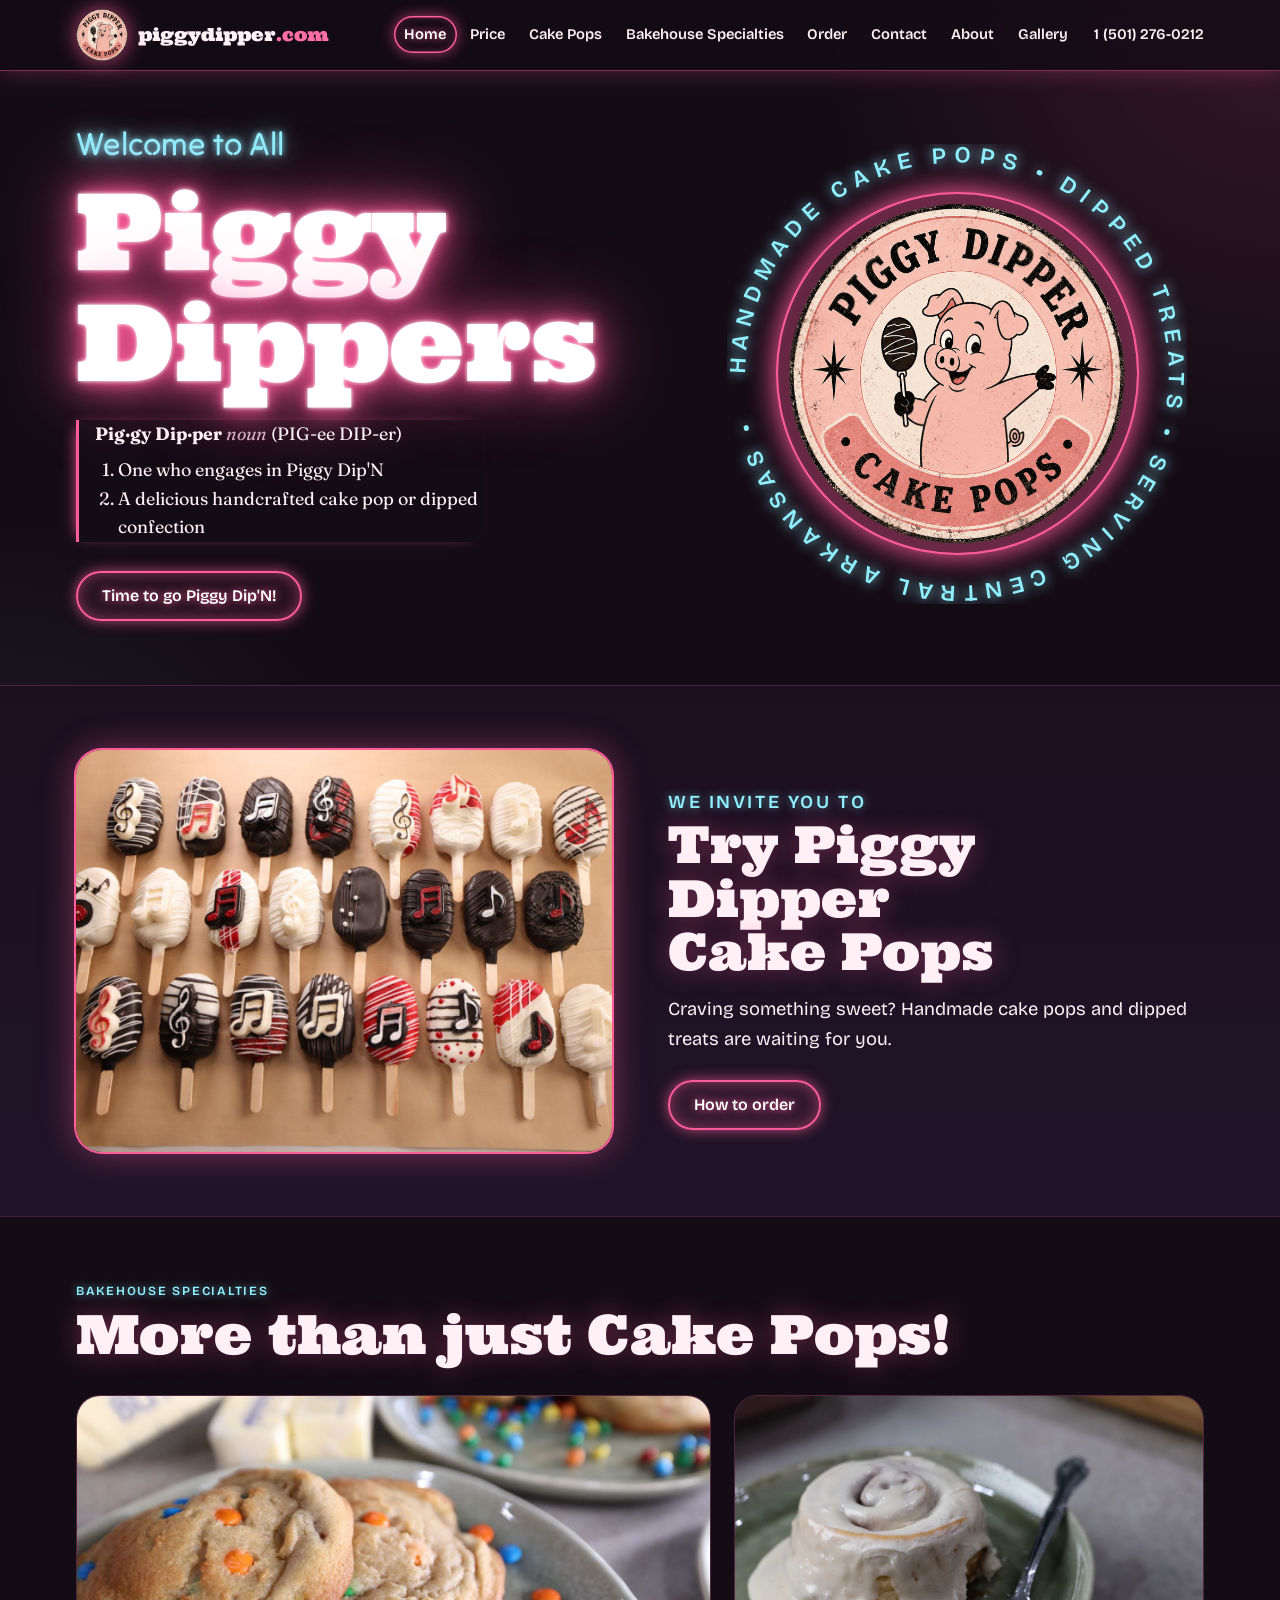
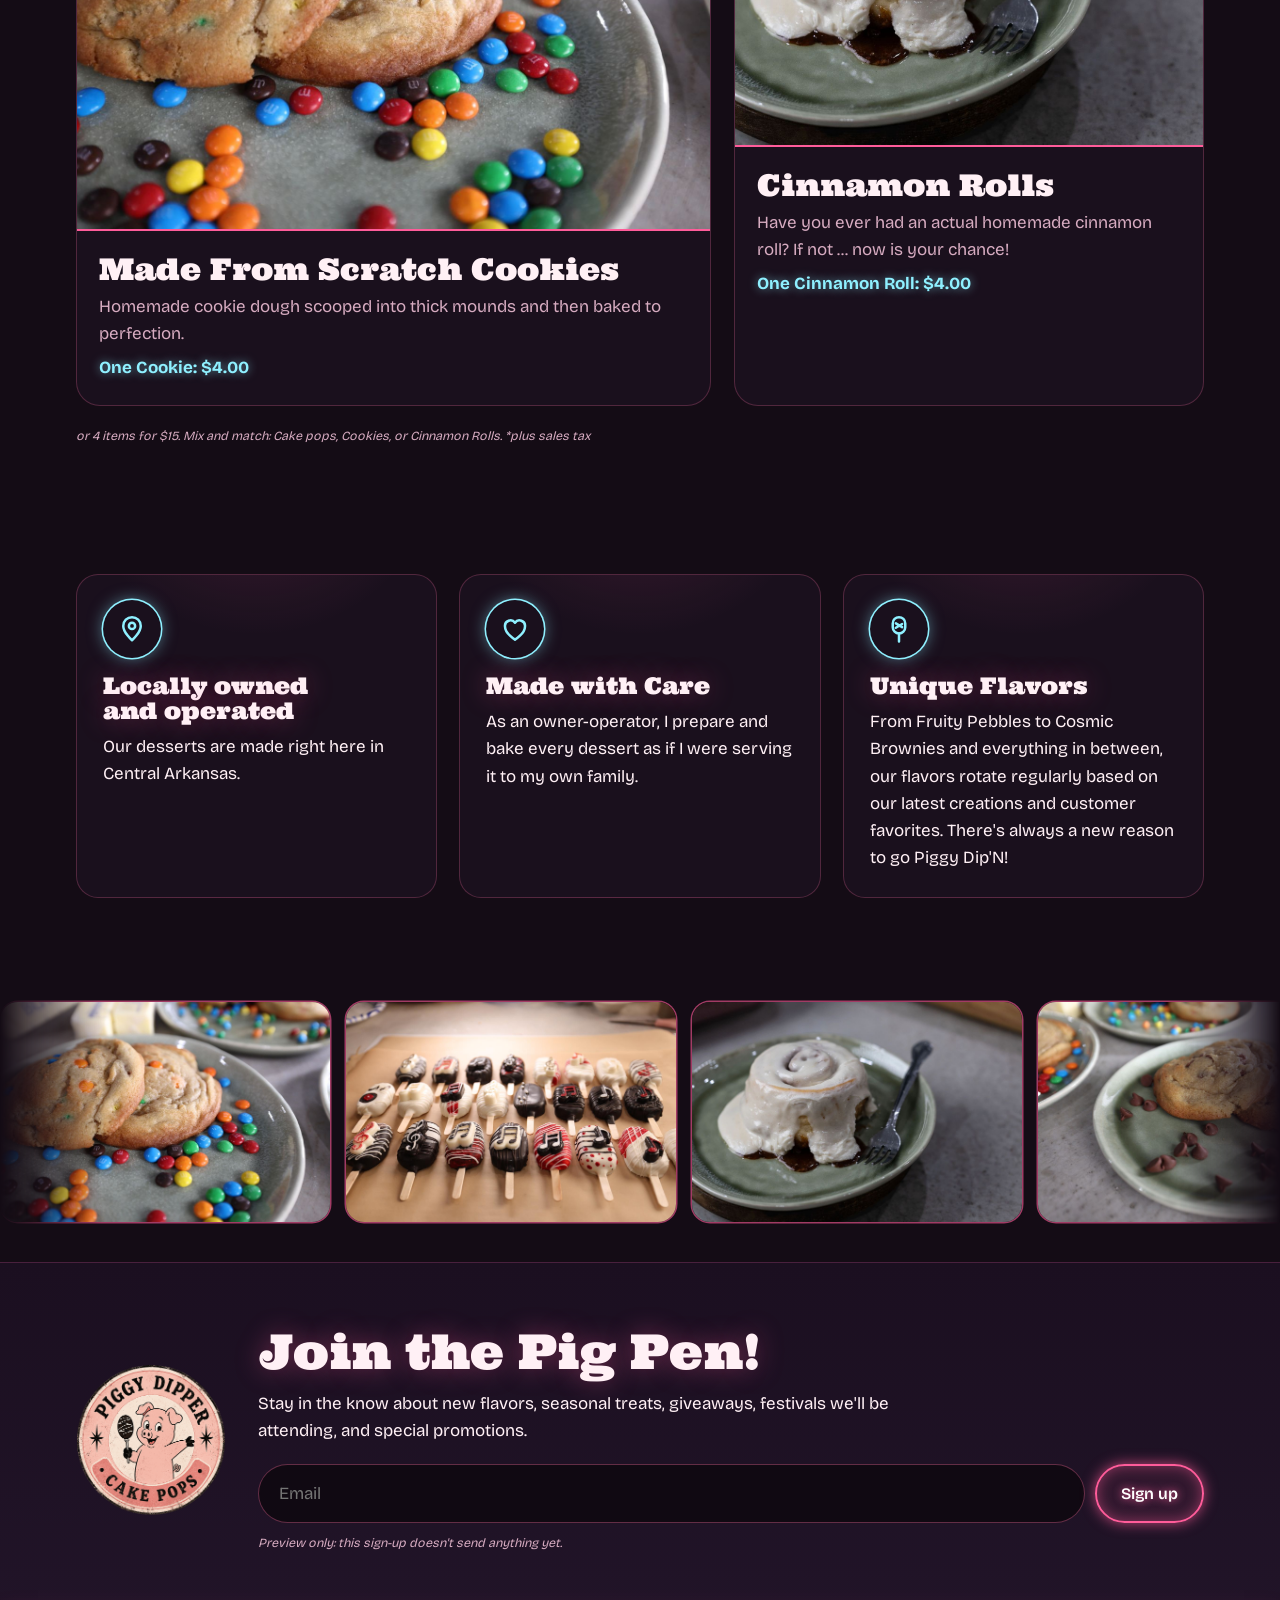
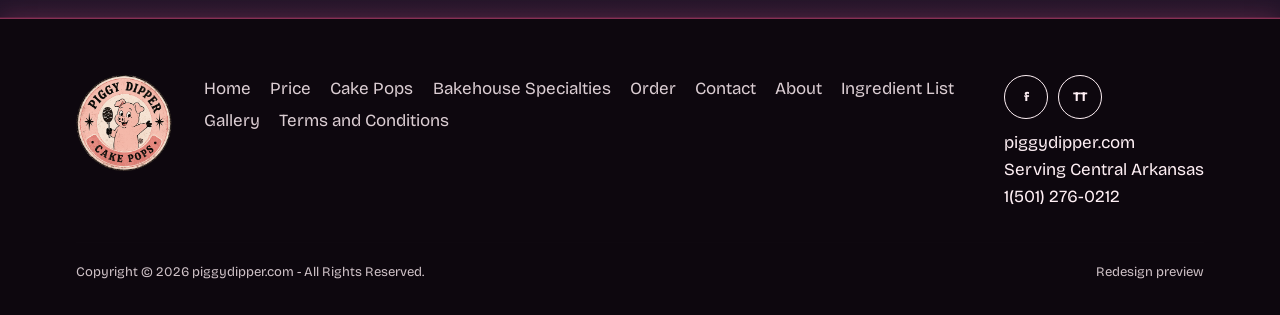
==== commit df77ff99: "Hide closed photo viewer and reset page margin Co-Authored-By: Claude Opus 5.5 <noreply@anthropic.co" ====
--- a/neon-night/index.html
+++ b/neon-night/index.html
@@ -14,6 +14,9 @@
 <link rel="stylesheet" href="https://fonts.googleapis.com/css2?family=Bricolage+Grotesque:opsz,wght@12..96,400;12..96,600;12..96,800&family=Caveat:wght@500;700&family=Fraunces:ital,opsz,wght@0,9..144,500;1,9..144,400;1,9..144,600&family=Ultra&family=Anton&family=Chewy&family=Tilt+Neon&family=IM+Fell+English:ital@0;1&family=IM+Fell+English+SC&family=Lobster&family=Bebas+Neue&family=Shrikhand&display=swap">
 <script>document.documentElement.dataset.v='1'</script>
 <style>
+[hidden]{display:none!important}
+html,body{margin:0}
+
 /* Layout: one site, hash-routed pages; three swappable home pages share the same header, footer and inner pages. */
 :root{
   --cream:#fff6f3; --paper:#fffdfc; --blush:#fbdcd7; --rose:#ef9a93; --rose-deep:#c24c56;
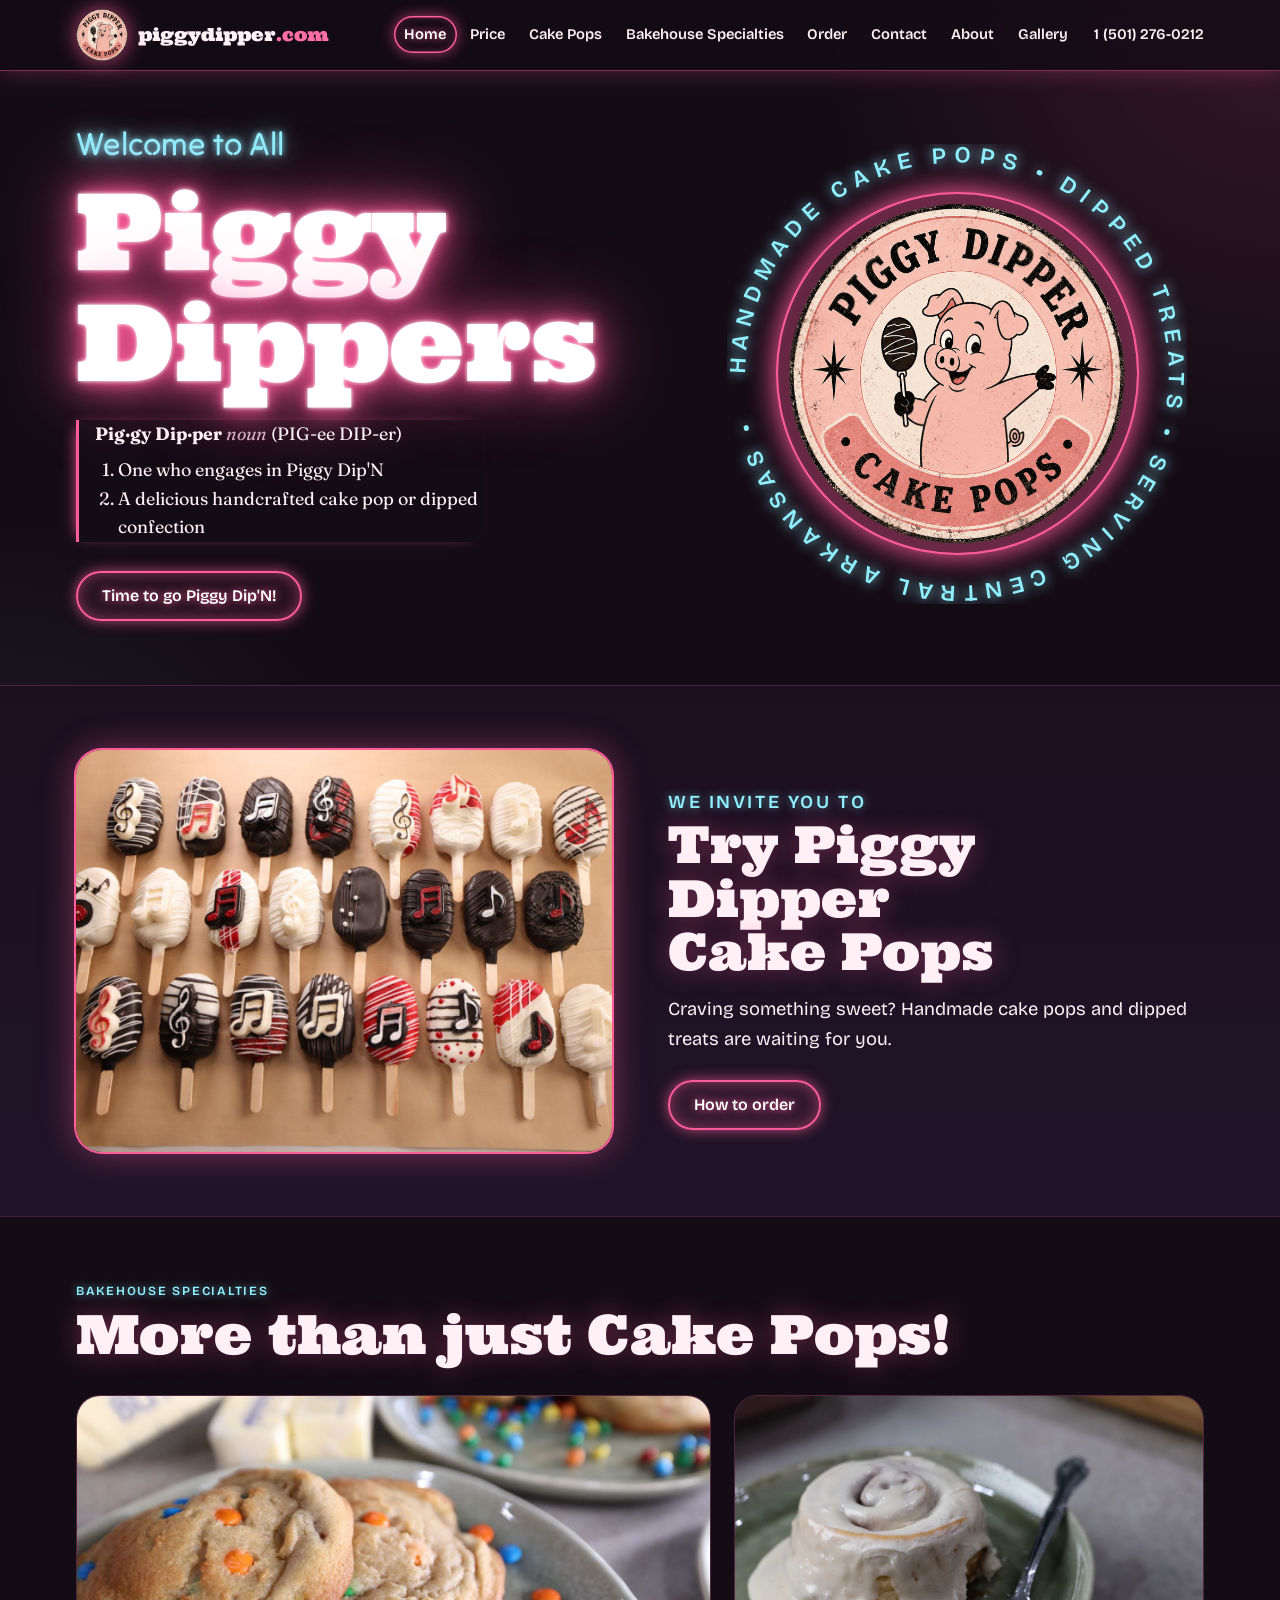
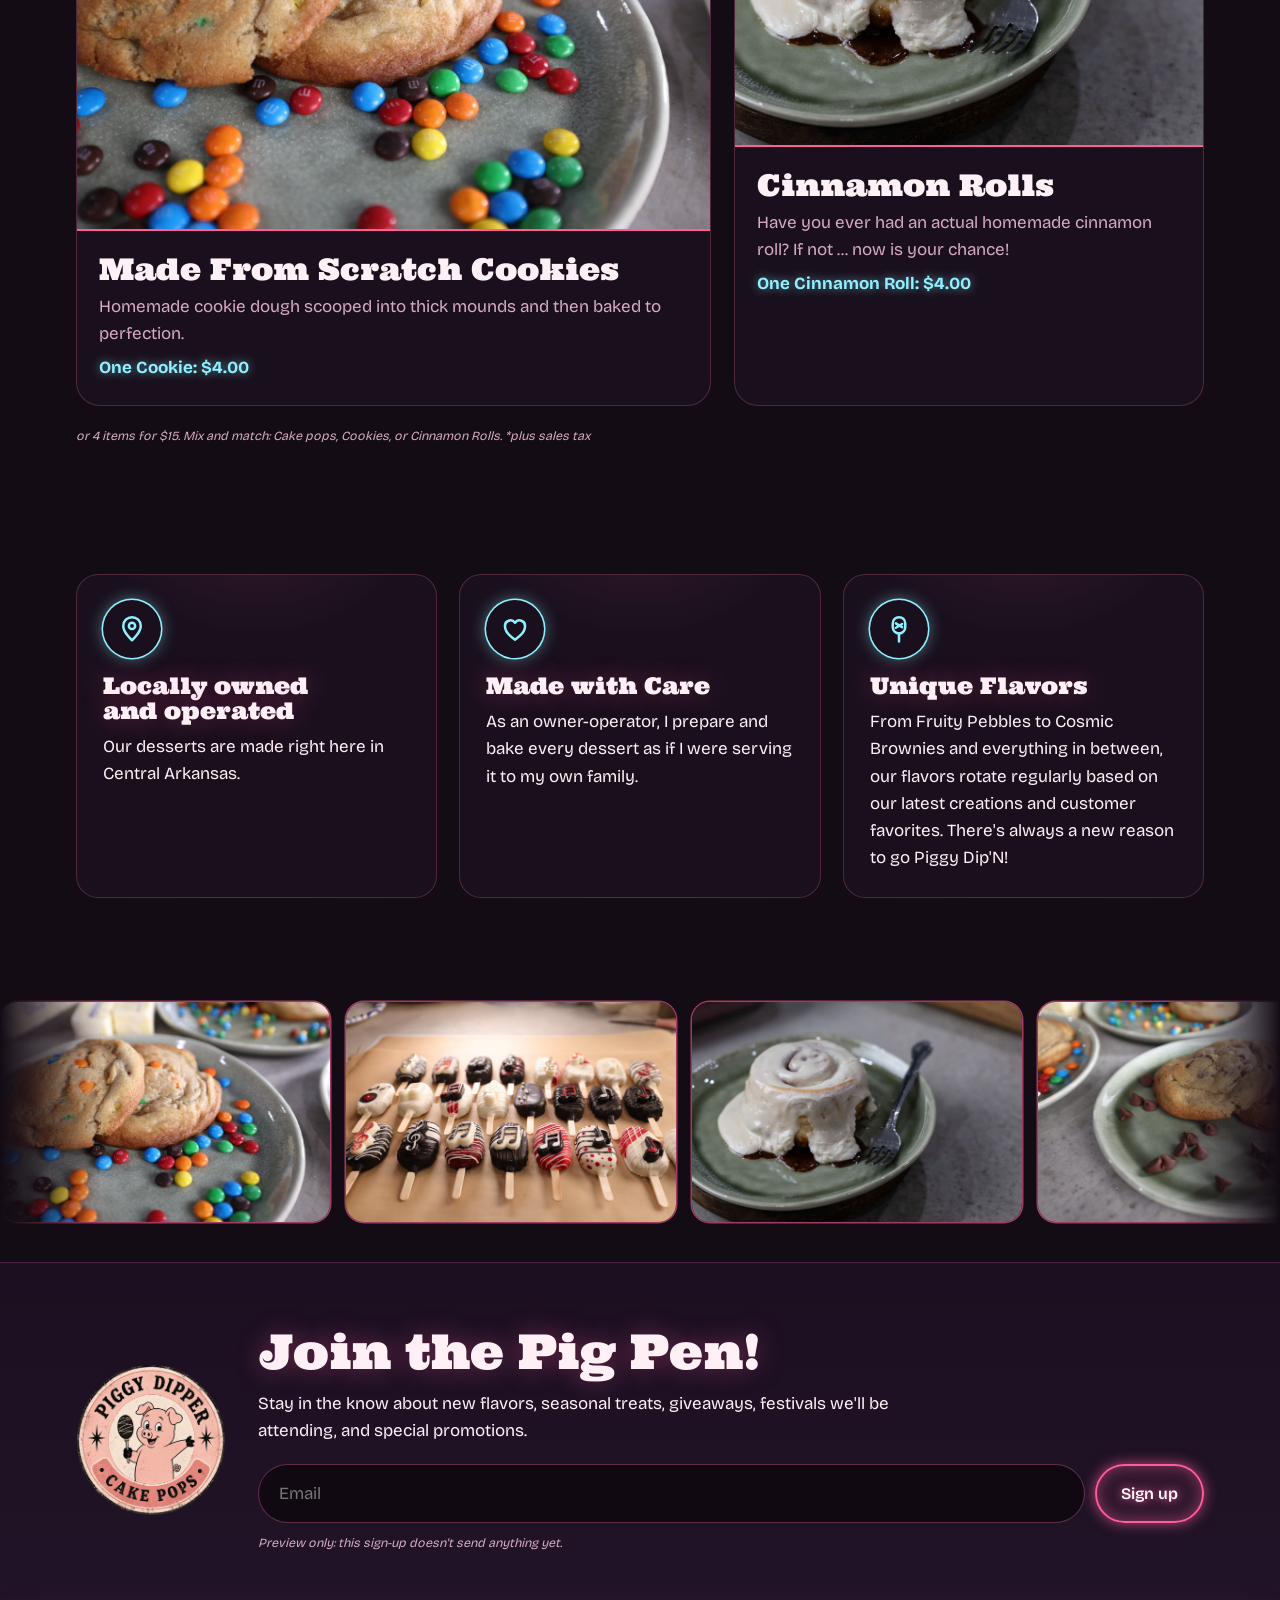
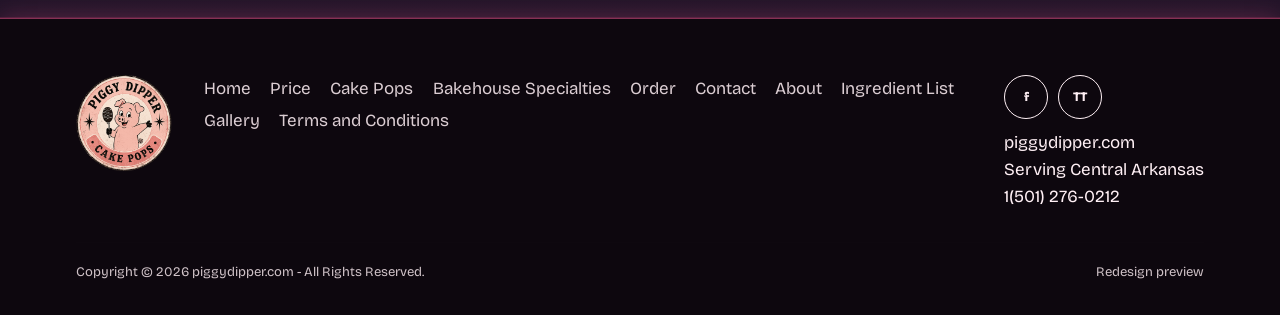
==== commit c0bc168b: "Let each design set its own browser bar color Co-Authored-By: Claude Opus 5.5 <noreply@anthropic.com" ====
--- a/neon-night/index.html
+++ b/neon-night/index.html
@@ -4,7 +4,6 @@
 <meta charset="utf-8">
 <meta name="viewport" content="width=device-width, initial-scale=1, viewport-fit=cover">
 <meta name="robots" content="noindex, nofollow">
-<meta name="theme-color" content="#ffffff">
 <link rel="icon" href="img/favicon.png" type="image/png">
 <link rel="apple-touch-icon" href="img/logo.png">
 <title>Piggy Dipper</title>
